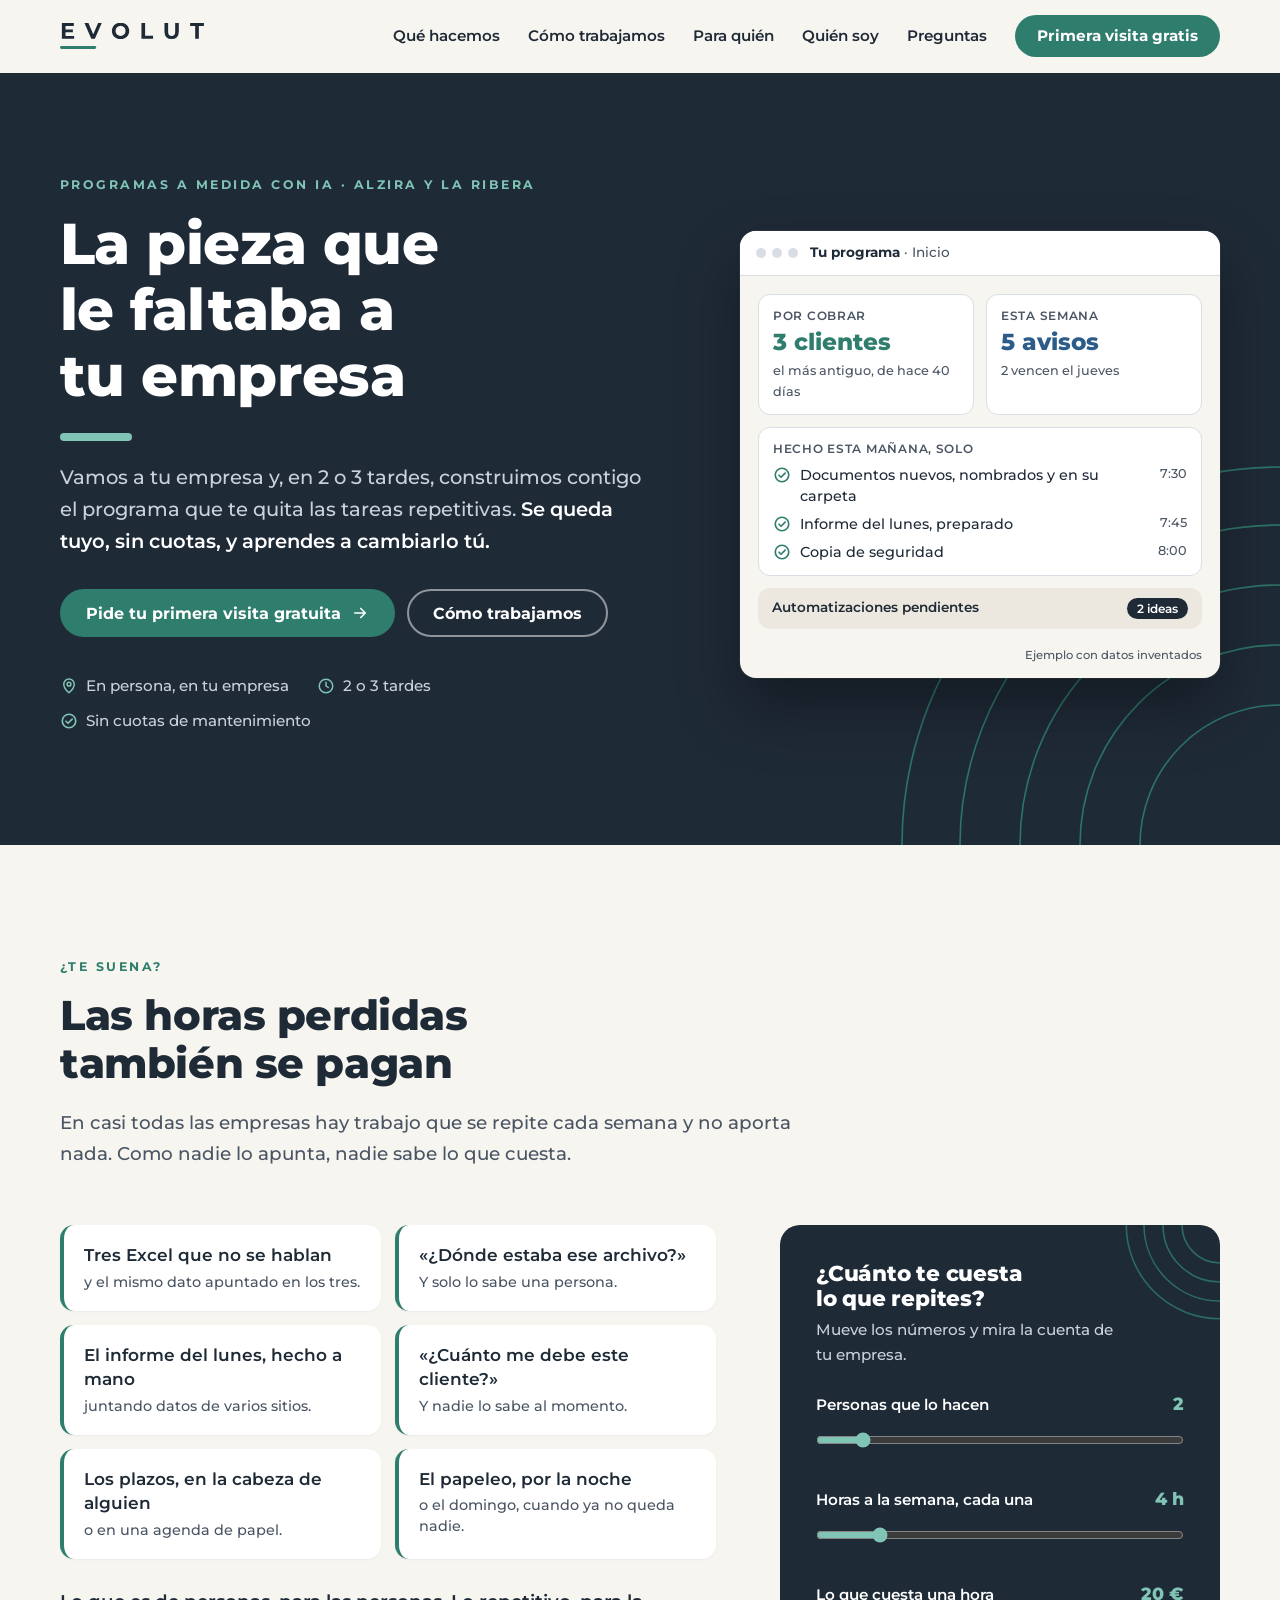
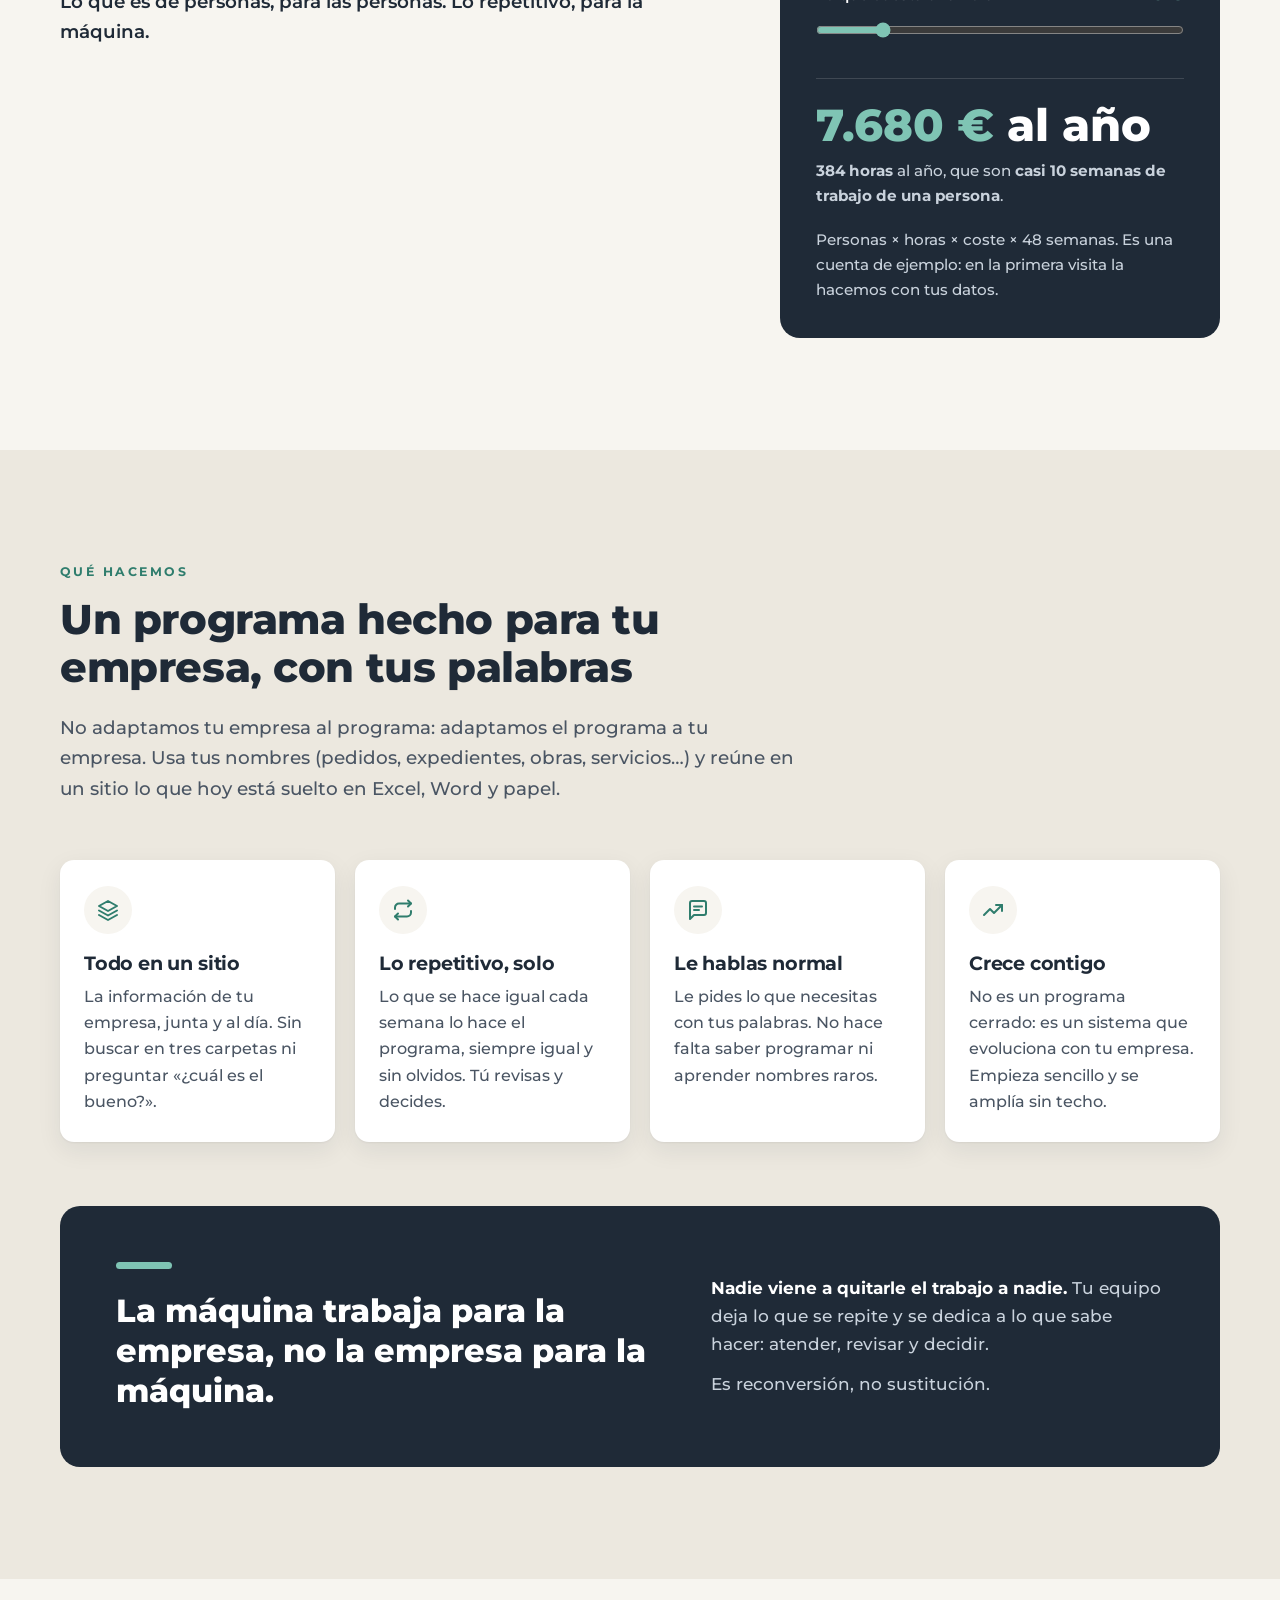
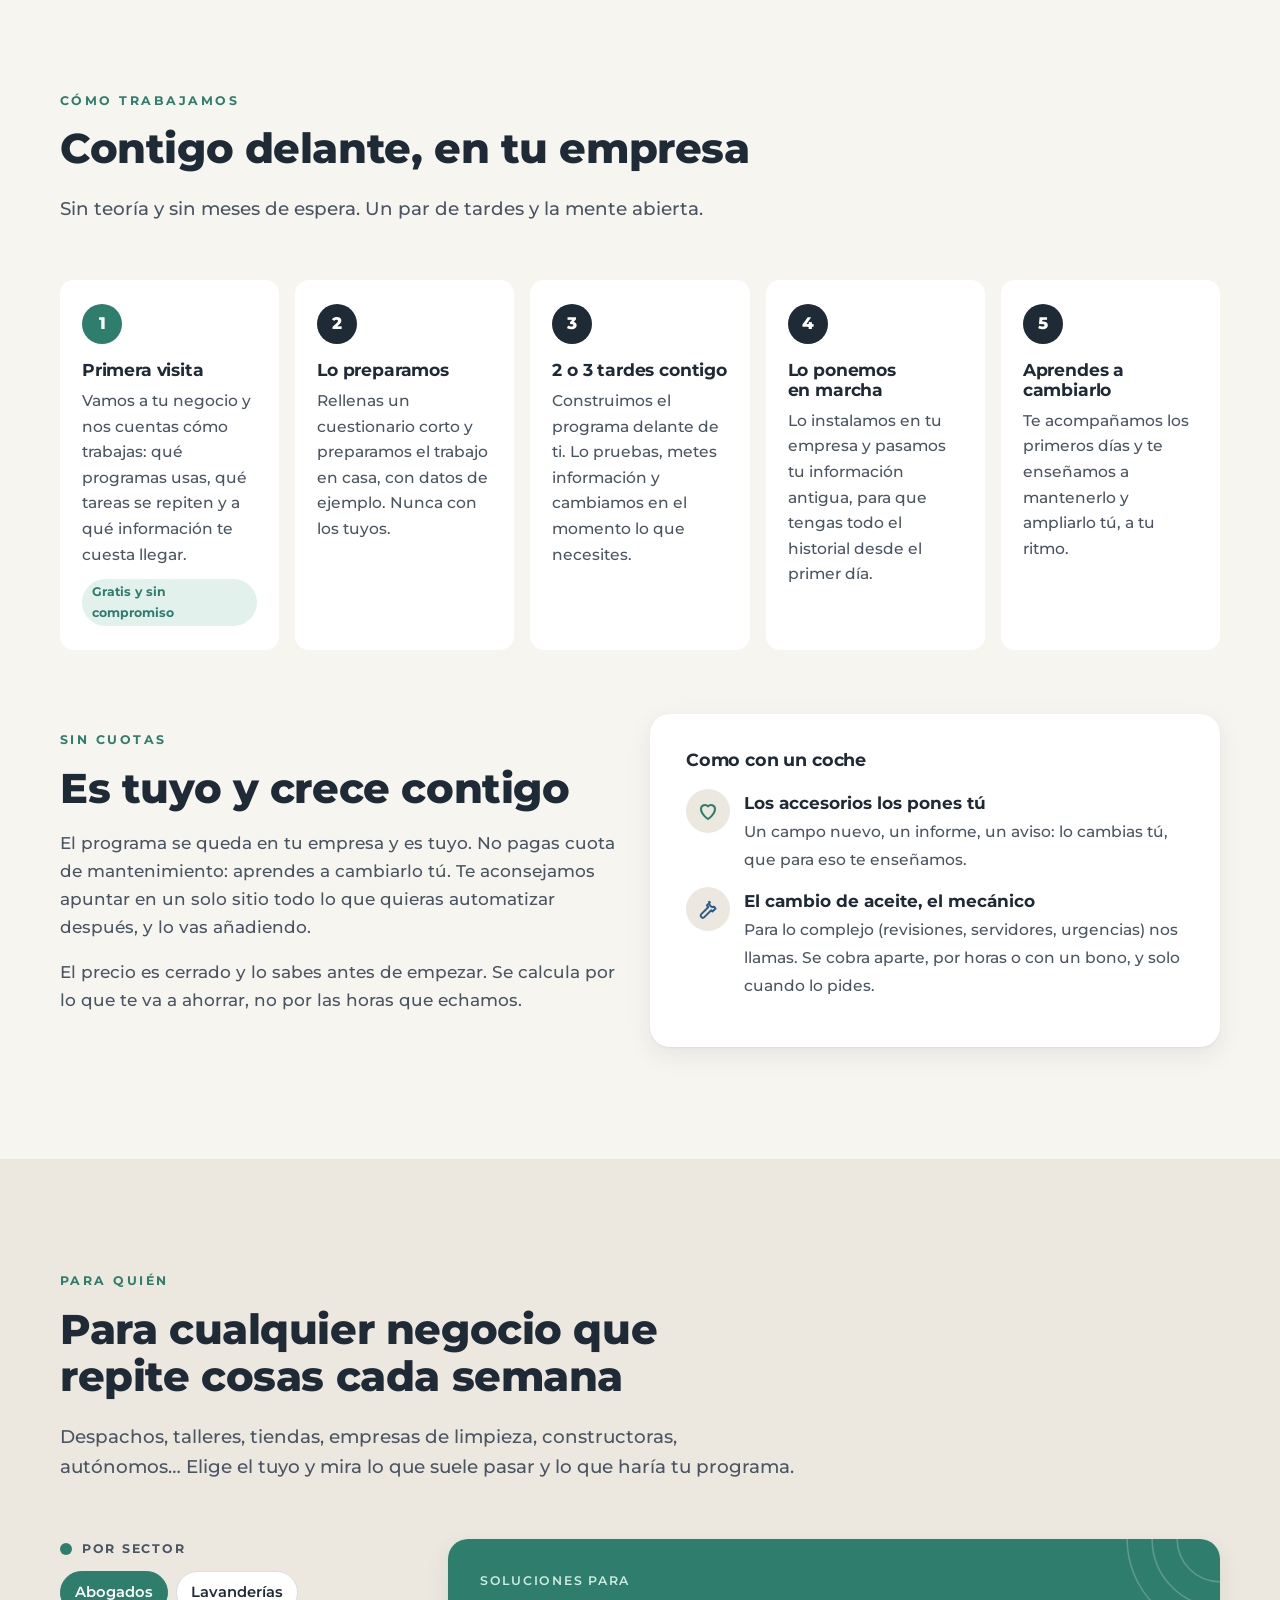
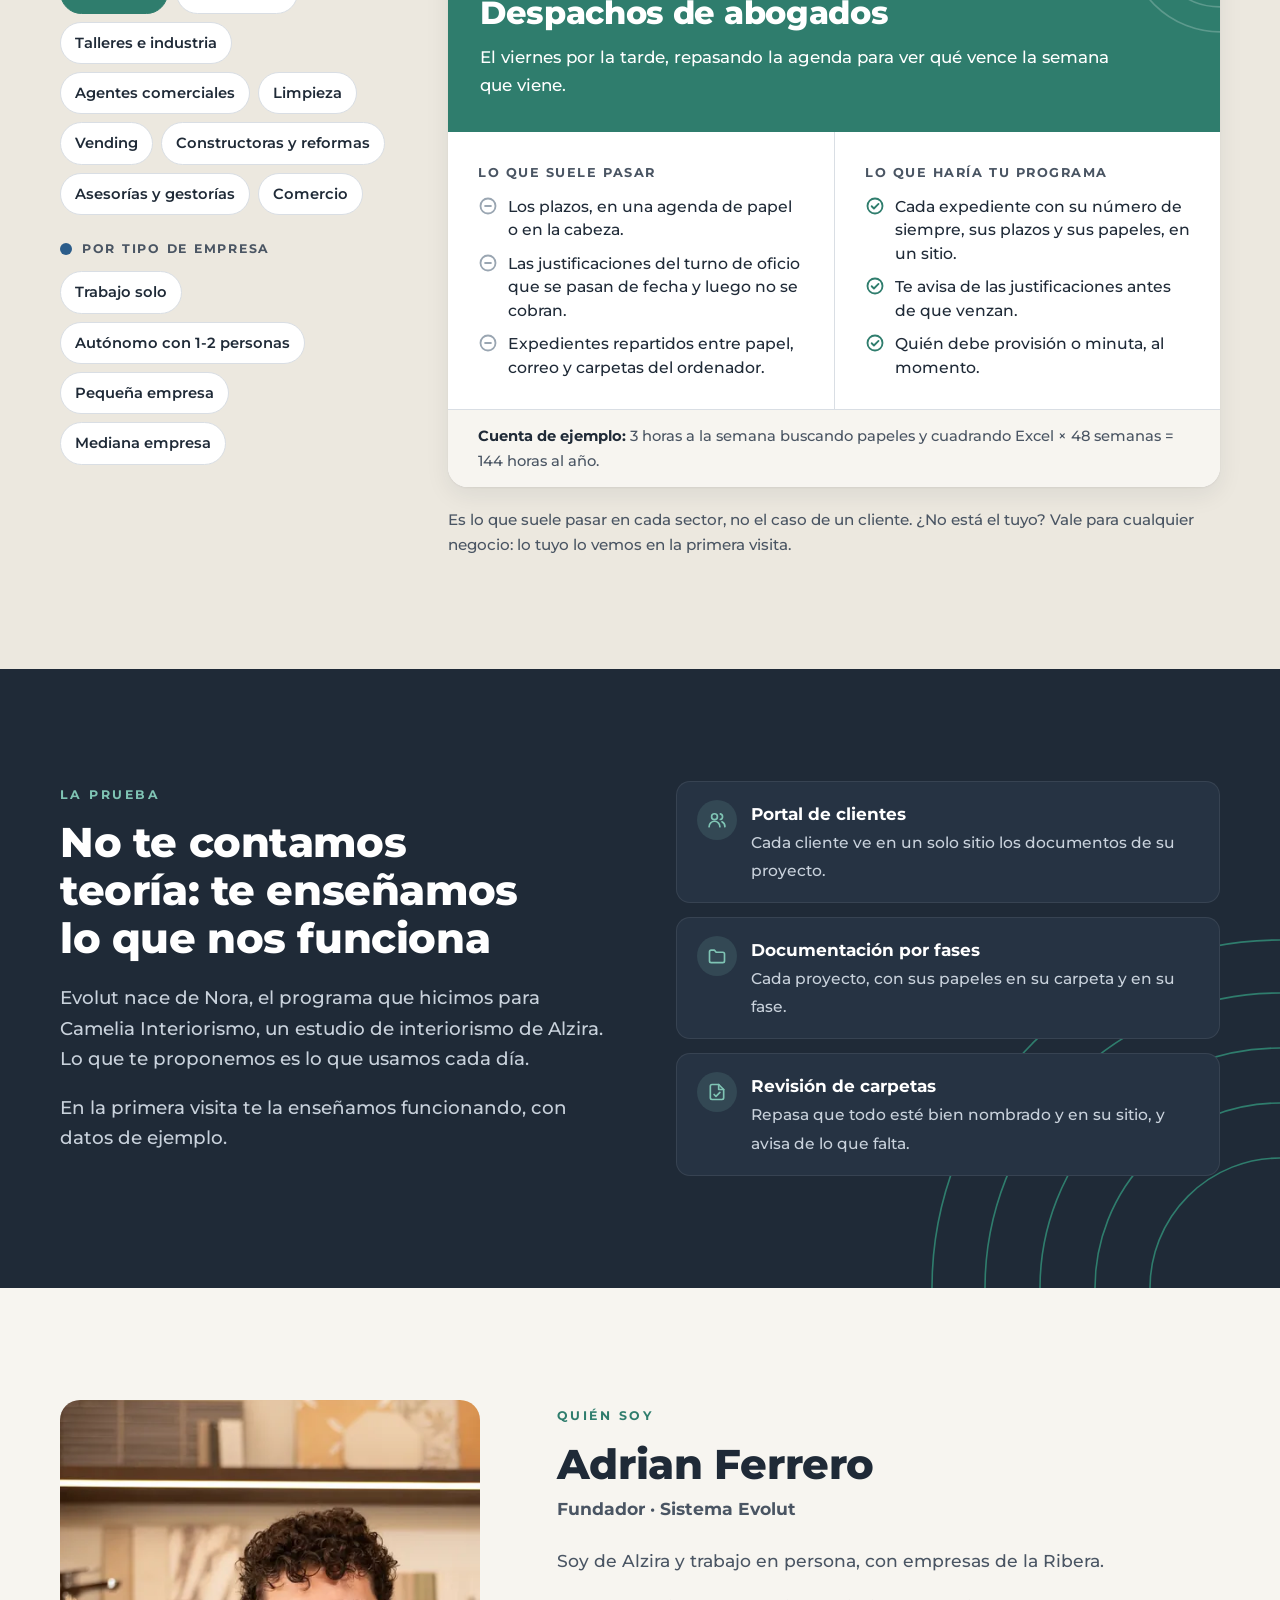
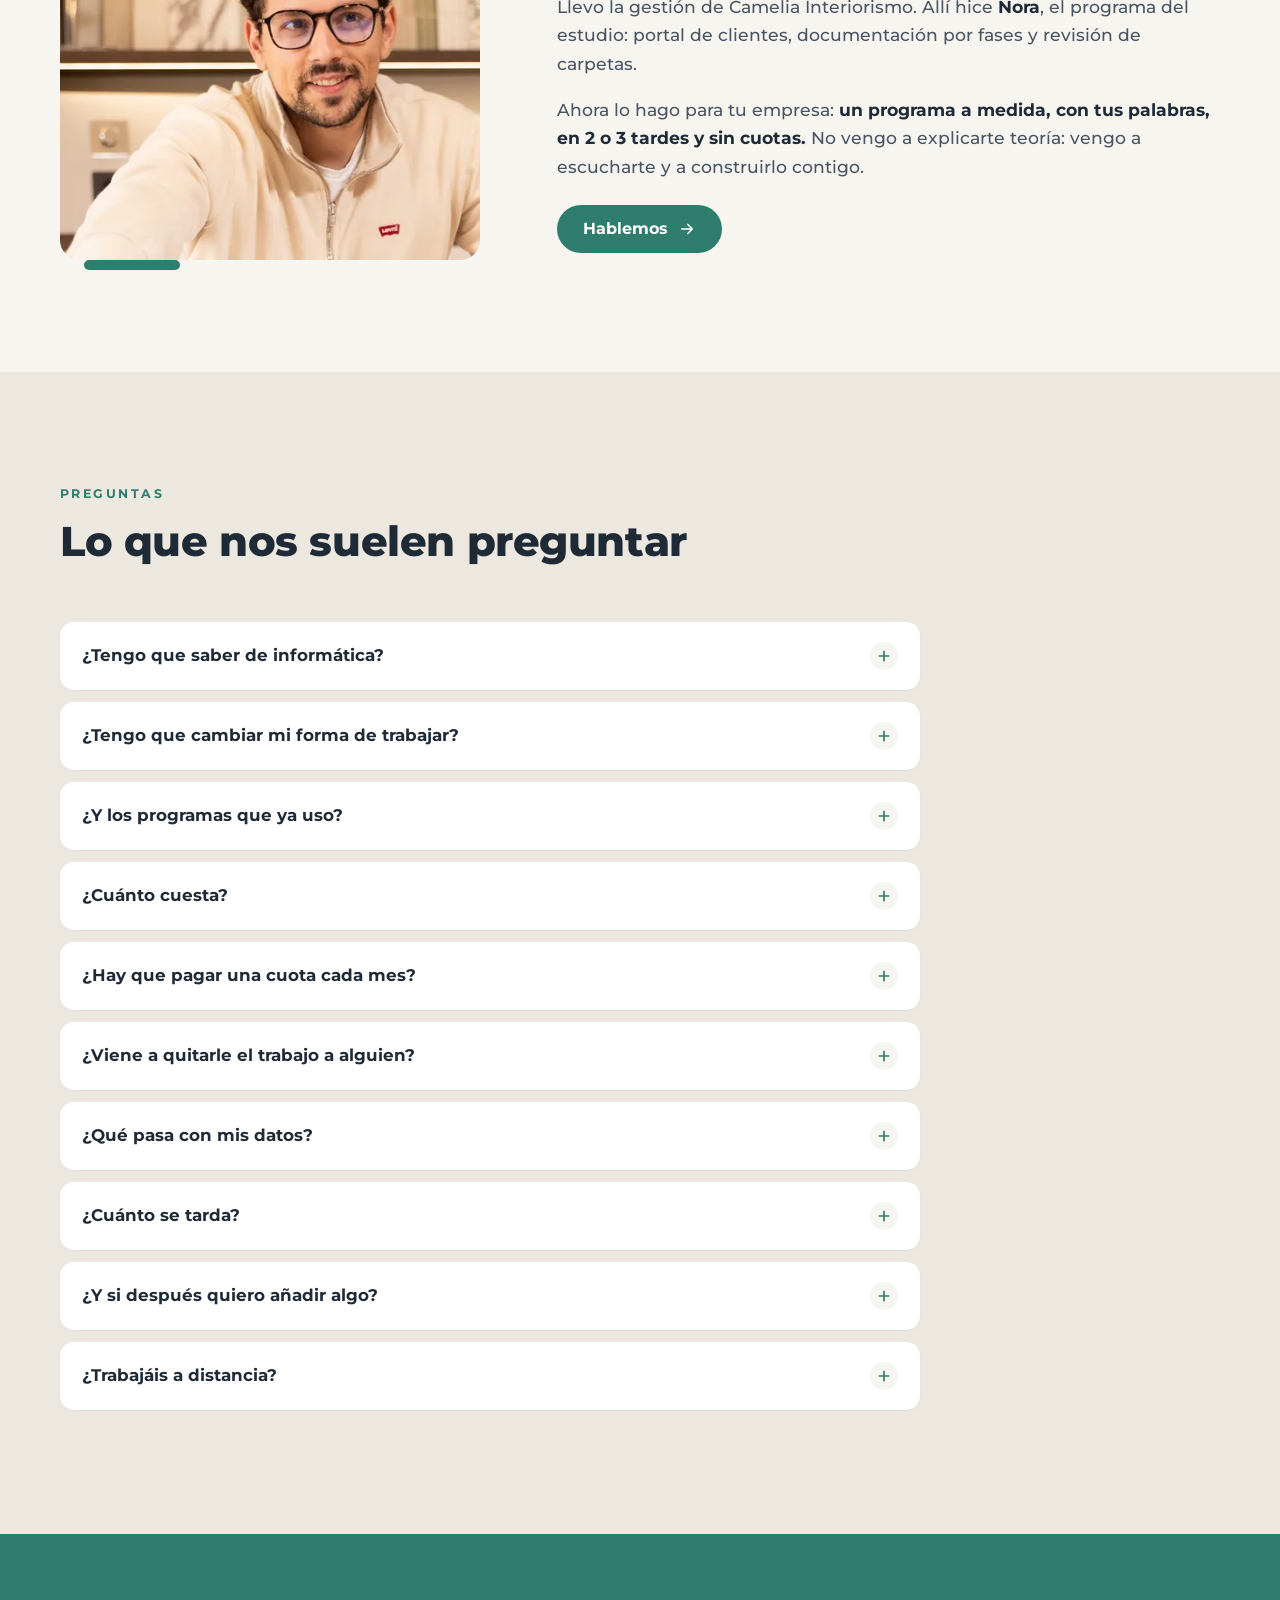
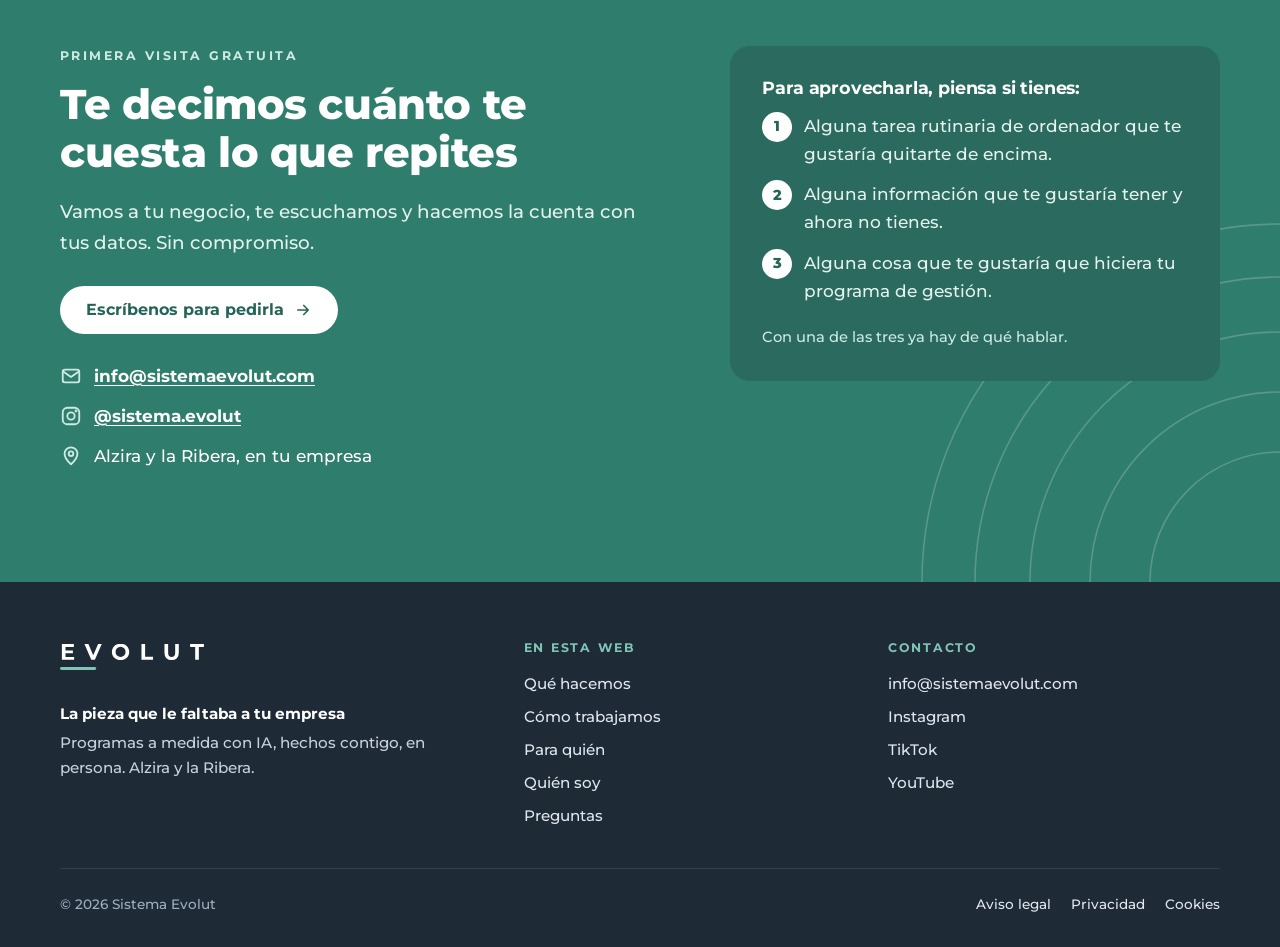
==== index.html @ e469177f "Web de Sistema Evolut (sistemaevolut.com) Primera versión: página principal, aviso legal, privacidad" ====
<!doctype html>
<html lang="es">
<head>
<meta charset="utf-8">
<meta name="viewport" content="width=device-width, initial-scale=1">
<title>Sistema Evolut · Programas a medida con IA en Alzira y la Ribera</title>
<meta name="description" content="Programas a medida con IA para empresas y autónomos de Alzira y la Ribera. Hechos contigo, en tu empresa, en 2 o 3 tardes. Sin cuotas. Primera visita gratuita.">
<link rel="canonical" href="https://sistemaevolut.com/">
<meta name="theme-color" content="#1F2A37">

<meta property="og:type" content="website">
<meta property="og:locale" content="es_ES">
<meta property="og:site_name" content="Sistema Evolut">
<meta property="og:url" content="https://sistemaevolut.com/">
<meta property="og:title" content="Sistema Evolut · La pieza que le faltaba a tu empresa">
<meta property="og:description" content="Programas a medida con IA, hechos contigo, en persona, en 2 o 3 tardes. Sin cuotas. Alzira y la Ribera.">
<meta property="og:image" content="https://sistemaevolut.com/img/compartir.png">
<meta property="og:image:width" content="1200">
<meta property="og:image:height" content="630">
<meta property="og:image:alt" content="EVOLUT · La pieza que le faltaba a tu empresa">
<meta name="twitter:card" content="summary_large_image">

<link rel="icon" href="/favicon.ico" sizes="any">
<link rel="icon" href="/img/favicon-32.png" type="image/png" sizes="32x32">
<link rel="apple-touch-icon" href="/apple-touch-icon.png">

<link rel="preload" href="/fuentes/montserrat-800.woff2" as="font" type="font/woff2" crossorigin>
<link rel="preload" href="/fuentes/montserrat-500.woff2" as="font" type="font/woff2" crossorigin>
<link rel="stylesheet" href="/css/estilos.css">

<script type="application/ld+json">
{
  "@context": "https://schema.org",
  "@type": "ProfessionalService",
  "name": "Sistema Evolut",
  "alternateName": "Evolut",
  "slogan": "La pieza que le faltaba a tu empresa",
  "description": "Programas a medida con IA para empresas y autónomos de Alzira y la Ribera. Se construyen con el cliente delante, en su empresa, en 2 o 3 tardes, y el cliente aprende a cambiarlos él mismo. Sin cuotas de mantenimiento. Primera visita gratuita.",
  "url": "https://sistemaevolut.com/",
  "email": "info@sistemaevolut.com",
  "logo": "https://sistemaevolut.com/img/icono-512.png",
  "image": "https://sistemaevolut.com/img/compartir.png",
  "founder": { "@type": "Person", "name": "Adrian Ferrero" },
  "areaServed": [
    { "@type": "City", "name": "Alzira" },
    { "@type": "City", "name": "Carcaixent" },
    { "@type": "City", "name": "Algemesí" },
    { "@type": "City", "name": "Alberic" },
    { "@type": "City", "name": "L'Alcúdia" },
    { "@type": "City", "name": "Guadassuar" },
    { "@type": "City", "name": "Carlet" },
    { "@type": "City", "name": "Benifaió" },
    { "@type": "City", "name": "Sueca" },
    { "@type": "City", "name": "Tavernes de la Valldigna" },
    { "@type": "City", "name": "Xàtiva" }
  ],
  "sameAs": [
    "https://www.instagram.com/sistema.evolut/",
    "https://www.tiktok.com/@sistema.evolut",
    "https://www.youtube.com/@sistema.evolut"
  ]
}
</script>
</head>
<body>
<a class="saltar" href="#contenido">Saltar al contenido</a>

<svg width="0" height="0" style="position:absolute" aria-hidden="true" focusable="false">
  <defs>
    <symbol id="i-check" viewBox="0 0 24 24"><g fill="none" stroke="currentColor" stroke-width="2.2" stroke-linecap="round" stroke-linejoin="round"><circle cx="12" cy="12" r="9"/><path d="M8 12.3l2.7 2.7L16.2 9.5"/></g></symbol>
    <symbol id="i-punto" viewBox="0 0 24 24"><g fill="none" stroke="currentColor" stroke-width="2.2" stroke-linecap="round"><circle cx="12" cy="12" r="9"/><path d="M8.5 12h7"/></g></symbol>
    <symbol id="i-flecha" viewBox="0 0 24 24"><g fill="none" stroke="currentColor" stroke-width="2.2" stroke-linecap="round" stroke-linejoin="round"><path d="M5 12h14M13 6l6 6-6 6"/></g></symbol>
    <symbol id="i-sitio" viewBox="0 0 24 24"><g fill="none" stroke="currentColor" stroke-width="2" stroke-linecap="round" stroke-linejoin="round"><path d="M12 21s7-6.1 7-11.5A7 7 0 0 0 5 9.5C5 14.9 12 21 12 21z"/><circle cx="12" cy="9.5" r="2.5"/></g></symbol>
    <symbol id="i-reloj" viewBox="0 0 24 24"><g fill="none" stroke="currentColor" stroke-width="2" stroke-linecap="round" stroke-linejoin="round"><circle cx="12" cy="12" r="9"/><path d="M12 7v5l3 2"/></g></symbol>
    <symbol id="i-correo" viewBox="0 0 24 24"><g fill="none" stroke="currentColor" stroke-width="2" stroke-linecap="round" stroke-linejoin="round"><rect x="3" y="5" width="18" height="14" rx="2.5"/><path d="M3.5 7l8.5 6 8.5-6"/></g></symbol>
    <symbol id="i-capas" viewBox="0 0 24 24"><g fill="none" stroke="currentColor" stroke-width="2" stroke-linecap="round" stroke-linejoin="round"><path d="M12 3l9 5-9 5-9-5 9-5z"/><path d="M3 12.5l9 5 9-5"/><path d="M3 17l9 5 9-5"/></g></symbol>
    <symbol id="i-repetir" viewBox="0 0 24 24"><g fill="none" stroke="currentColor" stroke-width="2" stroke-linecap="round" stroke-linejoin="round"><path d="M17 2.5l3 3-3 3"/><path d="M4 11V9.5a4 4 0 0 1 4-4h12"/><path d="M7 21.5l-3-3 3-3"/><path d="M20 13v1.5a4 4 0 0 1-4 4H4"/></g></symbol>
    <symbol id="i-hablar" viewBox="0 0 24 24"><g fill="none" stroke="currentColor" stroke-width="2" stroke-linecap="round" stroke-linejoin="round"><path d="M20 15a2 2 0 0 1-2 2H8l-4 4V5a2 2 0 0 1 2-2h12a2 2 0 0 1 2 2z"/><path d="M8 8.5h8M8 12h5"/></g></symbol>
    <symbol id="i-crecer" viewBox="0 0 24 24"><g fill="none" stroke="currentColor" stroke-width="2" stroke-linecap="round" stroke-linejoin="round"><path d="M3 17l6-6 4 4 8-8"/><path d="M15 7h6v6"/></g></symbol>
    <symbol id="i-llave" viewBox="0 0 24 24"><g fill="none" stroke="currentColor" stroke-width="2" stroke-linecap="round" stroke-linejoin="round"><path d="M14.7 6.3a4 4 0 0 0 5 5L21 13l-3 3-1.3-1.3-6.9 6.9a2.1 2.1 0 0 1-3-3l6.9-6.9L12.4 10l3-3z" transform="translate(-1.5 -1.5)"/></g></symbol>
    <symbol id="i-mano" viewBox="0 0 24 24"><g fill="none" stroke="currentColor" stroke-width="2" stroke-linecap="round" stroke-linejoin="round"><path d="M12 20s-7-4.4-7-10a4 4 0 0 1 7-2.6A4 4 0 0 1 19 10c0 5.6-7 10-7 10z"/></g></symbol>
    <symbol id="i-carpeta" viewBox="0 0 24 24"><g fill="none" stroke="currentColor" stroke-width="2" stroke-linecap="round" stroke-linejoin="round"><path d="M3 7a2 2 0 0 1 2-2h4l2 2.5h8a2 2 0 0 1 2 2V18a2 2 0 0 1-2 2H5a2 2 0 0 1-2-2z"/></g></symbol>
    <symbol id="i-personas" viewBox="0 0 24 24"><g fill="none" stroke="currentColor" stroke-width="2" stroke-linecap="round" stroke-linejoin="round"><circle cx="9" cy="8" r="3.5"/><path d="M2.5 20a6.5 6.5 0 0 1 13 0"/><path d="M16 4.6a3.5 3.5 0 0 1 0 6.8M18 14a6.5 6.5 0 0 1 3.5 6"/></g></symbol>
    <symbol id="i-revisar" viewBox="0 0 24 24"><g fill="none" stroke="currentColor" stroke-width="2" stroke-linecap="round" stroke-linejoin="round"><path d="M14 3H6a2 2 0 0 0-2 2v14a2 2 0 0 0 2 2h12a2 2 0 0 0 2-2V9z"/><path d="M14 3v6h6"/><path d="M8.5 15l2.3 2.3L15.5 12.5"/></g></symbol>
    <symbol id="i-instagram" viewBox="0 0 24 24"><g fill="none" stroke="currentColor" stroke-width="2"><rect x="3" y="3" width="18" height="18" rx="5"/><circle cx="12" cy="12" r="4"/><circle cx="17.5" cy="6.5" r=".6" fill="currentColor"/></g></symbol>
    <symbol id="i-volver" viewBox="0 0 24 24"><g fill="none" stroke="currentColor" stroke-width="2.2" stroke-linecap="round" stroke-linejoin="round"><path d="M19 12H5M11 6l-6 6 6 6"/></g></symbol>
  </defs>
</svg>

<header class="cabecera" id="cabecera">
  <div class="contenedor cabecera-dentro">
    <a class="logo" href="/" aria-label="Sistema Evolut, inicio"><img src="/img/logo-claro.svg" alt="Sistema Evolut" width="144" height="26"></a>
    <button class="boton-menu" type="button" aria-expanded="false" aria-controls="menu" aria-label="Abrir el menú">
      <svg class="icono-abrir" viewBox="0 0 24 24" fill="none" stroke="currentColor" stroke-width="2.2" stroke-linecap="round" aria-hidden="true"><path d="M4 7h16M4 12h16M4 17h16"/></svg>
      <svg class="icono-cerrar" viewBox="0 0 24 24" fill="none" stroke="currentColor" stroke-width="2.2" stroke-linecap="round" aria-hidden="true"><path d="M6 6l12 12M18 6L6 18"/></svg>
    </button>
    <nav class="menu" id="menu" aria-label="Principal">
      <a href="#que-hacemos">Qué hacemos</a>
      <a href="#como-trabajamos">Cómo trabajamos</a>
      <a href="#para-quien">Para quién</a>
      <a href="#quien-soy">Quién soy</a>
      <a href="#preguntas">Preguntas</a>
      <a class="boton boton-principal" href="#contacto">Primera visita gratis</a>
    </nav>
  </div>
</header>

<main id="contenido">

  <!-- Portada -->
  <section class="portada fondo-oscuro" aria-labelledby="titulo-portada">
    <svg class="anillos" viewBox="0 0 760 760" aria-hidden="true"><circle cx="380" cy="380" r="140"/><circle cx="380" cy="380" r="200"/><circle cx="380" cy="380" r="260"/><circle cx="380" cy="380" r="320"/><circle cx="380" cy="380" r="378"/></svg>
    <div class="contenedor portada-rejilla">
      <div>
        <span class="antetitulo">Programas a medida con IA · Alzira y la Ribera</span>
        <h1 id="titulo-portada">La pieza que le faltaba a tu empresa<span class="barra-titulo" aria-hidden="true"></span></h1>
        <p class="entrada">Vamos a tu empresa y, en 2 o 3 tardes, construimos contigo el programa que te quita las tareas repetitivas. <strong>Se queda tuyo, sin cuotas, y aprendes a cambiarlo tú.</strong></p>
        <div class="acciones">
          <a class="boton boton-principal" href="#contacto">Pide tu primera visita gratuita <svg aria-hidden="true"><use href="#i-flecha"/></svg></a>
          <a class="boton boton-secundario" href="#como-trabajamos">Cómo trabajamos</a>
        </div>
        <ul class="portada-datos">
          <li><svg aria-hidden="true"><use href="#i-sitio"/></svg>En persona, en tu empresa</li>
          <li><svg aria-hidden="true"><use href="#i-reloj"/></svg>2 o 3 tardes</li>
          <li><svg aria-hidden="true"><use href="#i-check"/></svg>Sin cuotas de mantenimiento</li>
        </ul>
      </div>

      <figure class="pantalla" aria-label="Ejemplo de la pantalla de inicio de un programa a medida, con datos inventados">
        <div class="pantalla-barra" aria-hidden="true">
          <div class="pantalla-puntos"><i></i><i></i><i></i></div>
          <div class="pantalla-titulo">Tu programa <span>· Inicio</span></div>
        </div>
        <div class="pantalla-cuerpo">
          <div class="pantalla-cifras">
            <div class="cifra verde"><small>Por cobrar</small><b>3 clientes</b><em>el más antiguo, de hace 40 días</em></div>
            <div class="cifra azul"><small>Esta semana</small><b>5 avisos</b><em>2 vencen el jueves</em></div>
          </div>
          <div class="pantalla-lista">
            <h4>Hecho esta mañana, solo</h4>
            <ul>
              <li><svg aria-hidden="true"><use href="#i-check"/></svg><span>Documentos nuevos, nombrados y en su carpeta</span><time>7:30</time></li>
              <li><svg aria-hidden="true"><use href="#i-check"/></svg><span>Informe del lunes, preparado</span><time>7:45</time></li>
              <li><svg aria-hidden="true"><use href="#i-check"/></svg><span>Copia de seguridad</span><time>8:00</time></li>
            </ul>
          </div>
          <div class="pantalla-ideas"><span>Automatizaciones pendientes</span><span>2 ideas</span></div>
        </div>
        <figcaption class="pantalla-nota">Ejemplo con datos inventados</figcaption>
      </figure>
    </div>
  </section>

  <!-- El problema -->
  <section class="seccion fondo-crema" aria-labelledby="titulo-problema">
    <div class="contenedor">
      <div class="seccion-cabecera">
        <span class="antetitulo">¿Te suena?</span>
        <h2 id="titulo-problema">Las horas perdidas también se pagan</h2>
        <p class="entrada">En casi todas las empresas hay trabajo que se repite cada semana y no aporta nada. Como nadie lo apunta, nadie sabe lo que cuesta.</p>
      </div>
      <div class="problema-rejilla">
        <div>
          <ul class="suena">
            <li>Tres Excel que no se hablan<small>y el mismo dato apuntado en los tres.</small></li>
            <li>«¿Dónde estaba ese archivo?»<small>Y solo lo sabe una persona.</small></li>
            <li>El informe del lunes, hecho a mano<small>juntando datos de varios sitios.</small></li>
            <li>«¿Cuánto me debe este cliente?»<small>Y nadie lo sabe al momento.</small></li>
            <li>Los plazos, en la cabeza de alguien<small>o en una agenda de papel.</small></li>
            <li>El papeleo, por la noche<small>o el domingo, cuando ya no queda nadie.</small></li>
          </ul>
          <p class="problema-cierre">Lo que es de personas, para las personas. Lo repetitivo, para la máquina.</p>
        </div>

        <div class="cuenta" id="cuenta">
          <svg class="anillos" viewBox="0 0 300 300" aria-hidden="true"><circle cx="150" cy="150" r="60"/><circle cx="150" cy="150" r="90"/><circle cx="150" cy="150" r="120"/><circle cx="150" cy="150" r="148"/></svg>
          <h3>¿Cuánto te cuesta lo que repites?</h3>
          <p>Mueve los números y mira la cuenta de tu empresa.</p>
          <div class="campo">
            <label for="c-personas">Personas que lo hacen <output id="o-personas" for="c-personas">2</output></label>
            <input id="c-personas" type="range" min="1" max="10" step="1" value="2">
          </div>
          <div class="campo">
            <label for="c-horas">Horas a la semana, cada una <output id="o-horas" for="c-horas">4 h</output></label>
            <input id="c-horas" type="range" min="1" max="20" step="1" value="4">
          </div>
          <div class="campo">
            <label for="c-coste">Lo que cuesta una hora <output id="o-coste" for="c-coste">20 €</output></label>
            <input id="c-coste" type="range" min="12" max="60" step="1" value="20">
          </div>
          <div class="cuenta-resultado" aria-live="polite">
            <span class="grande"><span id="r-euros">7.680 €</span> al año</span>
            <p><strong id="r-horas">384 horas</strong> al año, que son <strong id="r-semanas">casi 10 semanas de trabajo de una persona</strong>.</p>
          </div>
          <p class="cuenta-nota">Personas × horas × coste × 48 semanas. Es una cuenta de ejemplo: en la primera visita la hacemos con tus datos.</p>
        </div>
      </div>
    </div>
  </section>

  <!-- Qué hacemos -->
  <section class="seccion fondo-arena" id="que-hacemos" aria-labelledby="titulo-que">
    <div class="contenedor">
      <div class="seccion-cabecera">
        <span class="antetitulo">Qué hacemos</span>
        <h2 id="titulo-que">Un programa hecho para tu empresa, con tus palabras</h2>
        <p class="entrada">No adaptamos tu empresa al programa: adaptamos el programa a tu empresa. Usa tus nombres (pedidos, expedientes, obras, servicios…) y reúne en un sitio lo que hoy está suelto en Excel, Word y papel.</p>
      </div>
      <div class="cuatro">
        <article class="tarjeta">
          <div class="icono-circulo"><svg aria-hidden="true"><use href="#i-capas"/></svg></div>
          <h3>Todo en un sitio</h3>
          <p>La información de tu empresa, junta y al día. Sin buscar en tres carpetas ni preguntar «¿cuál es el bueno?».</p>
        </article>
        <article class="tarjeta">
          <div class="icono-circulo"><svg aria-hidden="true"><use href="#i-repetir"/></svg></div>
          <h3>Lo repetitivo, solo</h3>
          <p>Lo que se hace igual cada semana lo hace el programa, siempre igual y sin olvidos. Tú revisas y decides.</p>
        </article>
        <article class="tarjeta">
          <div class="icono-circulo"><svg aria-hidden="true"><use href="#i-hablar"/></svg></div>
          <h3>Le hablas normal</h3>
          <p>Le pides lo que necesitas con tus palabras. No hace falta saber programar ni aprender nombres raros.</p>
        </article>
        <article class="tarjeta">
          <div class="icono-circulo"><svg aria-hidden="true"><use href="#i-crecer"/></svg></div>
          <h3>Crece contigo</h3>
          <p>No es un programa cerrado: es un sistema que evoluciona con tu empresa. Empieza sencillo y se amplía sin techo.</p>
        </article>
      </div>

      <div class="principio fondo-oscuro">
        <div class="principio-rejilla">
          <blockquote>La máquina trabaja para la empresa, no la empresa para la máquina.</blockquote>
          <div>
            <p><strong>Nadie viene a quitarle el trabajo a nadie.</strong> Tu equipo deja lo que se repite y se dedica a lo que sabe hacer: atender, revisar y decidir.</p>
            <p>Es reconversión, no sustitución.</p>
          </div>
        </div>
      </div>
    </div>
  </section>

  <!-- Cómo trabajamos -->
  <section class="seccion fondo-crema" id="como-trabajamos" aria-labelledby="titulo-como">
    <div class="contenedor">
      <div class="seccion-cabecera">
        <span class="antetitulo">Cómo trabajamos</span>
        <h2 id="titulo-como">Contigo delante, en tu empresa</h2>
        <p class="entrada">Sin teoría y sin meses de espera. Un par de tardes y la mente abierta.</p>
      </div>
      <ol class="pasos">
        <li class="paso">
          <h3>Primera visita</h3>
          <p>Vamos a tu negocio y nos cuentas cómo trabajas: qué programas usas, qué tareas se repiten y a qué información te cuesta llegar.</p>
          <span class="etiqueta">Gratis y sin compromiso</span>
        </li>
        <li class="paso">
          <h3>Lo preparamos</h3>
          <p>Rellenas un cuestionario corto y preparamos el trabajo en casa, con datos de ejemplo. Nunca con los tuyos.</p>
        </li>
        <li class="paso">
          <h3>2 o 3 tardes contigo</h3>
          <p>Construimos el programa delante de ti. Lo pruebas, metes información y cambiamos en el momento lo que necesites.</p>
        </li>
        <li class="paso">
          <h3>Lo ponemos en marcha</h3>
          <p>Lo instalamos en tu empresa y pasamos tu información antigua, para que tengas todo el historial desde el primer día.</p>
        </li>
        <li class="paso">
          <h3>Aprendes a cambiarlo</h3>
          <p>Te acompañamos los primeros días y te enseñamos a mantenerlo y ampliarlo tú, a tu ritmo.</p>
        </li>
      </ol>

      <div class="tuyo">
        <div class="tuyo-texto">
          <span class="antetitulo">Sin cuotas</span>
          <h2>Es tuyo y crece contigo</h2>
          <p>El programa se queda en tu empresa y es tuyo. No pagas cuota de mantenimiento: aprendes a cambiarlo tú. Te aconsejamos apuntar en un solo sitio todo lo que quieras automatizar después, y lo vas añadiendo.</p>
          <p>El precio es cerrado y lo sabes antes de empezar. Se calcula por lo que te va a ahorrar, no por las horas que echamos.</p>
        </div>
        <div class="coche">
          <h3>Como con un coche</h3>
          <div class="coche-filas">
            <div class="coche-fila">
              <div class="icono-circulo"><svg aria-hidden="true"><use href="#i-mano"/></svg></div>
              <div><b>Los accesorios los pones tú</b><span>Un campo nuevo, un informe, un aviso: lo cambias tú, que para eso te enseñamos.</span></div>
            </div>
            <div class="coche-fila azul">
              <div class="icono-circulo"><svg aria-hidden="true"><use href="#i-llave"/></svg></div>
              <div><b>El cambio de aceite, el mecánico</b><span>Para lo complejo (revisiones, servidores, urgencias) nos llamas. Se cobra aparte, por horas o con un bono, y solo cuando lo pides.</span></div>
            </div>
          </div>
        </div>
      </div>
    </div>
  </section>

  <!-- Para quién -->
  <section class="seccion fondo-arena" id="para-quien" aria-labelledby="titulo-quien-es">
    <div class="contenedor">
      <div class="seccion-cabecera">
        <span class="antetitulo">Para quién</span>
        <h2 id="titulo-quien-es">Para cualquier negocio que repite cosas cada semana</h2>
        <p class="entrada">Despachos, talleres, tiendas, empresas de limpieza, constructoras, autónomos… Elige el tuyo y mira lo que suele pasar y lo que haría tu programa.</p>
      </div>

      <div class="series">
        <div>
          <p class="serie-titulo">Por sector</p>
          <div class="selector verde" data-selector>
            <button type="button" aria-pressed="true" aria-controls="f-abogados">Abogados</button>
            <button type="button" aria-pressed="false" aria-controls="f-lavanderias">Lavanderías</button>
            <button type="button" aria-pressed="false" aria-controls="f-industria">Talleres e industria</button>
            <button type="button" aria-pressed="false" aria-controls="f-agentes">Agentes comerciales</button>
            <button type="button" aria-pressed="false" aria-controls="f-limpieza">Limpieza</button>
            <button type="button" aria-pressed="false" aria-controls="f-vending">Vending</button>
            <button type="button" aria-pressed="false" aria-controls="f-reformas">Constructoras y reformas</button>
            <button type="button" aria-pressed="false" aria-controls="f-asesorias">Asesorías y gestorías</button>
            <button type="button" aria-pressed="false" aria-controls="f-comercio">Comercio</button>
          </div>
          <p class="serie-titulo azul">Por tipo de empresa</p>
          <div class="selector azul" data-selector>
            <button type="button" aria-pressed="false" aria-controls="f-autonomo">Trabajo solo</button>
            <button type="button" aria-pressed="false" aria-controls="f-autonomo-equipo">Autónomo con 1-2 personas</button>
            <button type="button" aria-pressed="false" aria-controls="f-pequena">Pequeña empresa</button>
            <button type="button" aria-pressed="false" aria-controls="f-mediana">Mediana empresa</button>
          </div>
        </div>

        <div class="fichas" id="fichas">

          <article class="ficha" id="f-abogados">
            <div class="ficha-cabeza"><svg class="anillos" viewBox="0 0 280 280" aria-hidden="true"><circle cx="140" cy="140" r="60"/><circle cx="140" cy="140" r="95"/><circle cx="140" cy="140" r="130"/></svg>
              <small>Soluciones para</small><h3>Despachos de abogados</h3>
              <p>El viernes por la tarde, repasando la agenda para ver qué vence la semana que viene.</p></div>
            <div class="ficha-cuerpo">
              <div class="ficha-col problemas"><h4>Lo que suele pasar</h4><ul>
                <li><svg aria-hidden="true"><use href="#i-punto"/></svg>Los plazos, en una agenda de papel o en la cabeza.</li>
                <li><svg aria-hidden="true"><use href="#i-punto"/></svg>Las justificaciones del turno de oficio que se pasan de fecha y luego no se cobran.</li>
                <li><svg aria-hidden="true"><use href="#i-punto"/></svg>Expedientes repartidos entre papel, correo y carpetas del ordenador.</li></ul></div>
              <div class="ficha-col solucion"><h4>Lo que haría tu programa</h4><ul>
                <li><svg aria-hidden="true"><use href="#i-check"/></svg>Cada expediente con su número de siempre, sus plazos y sus papeles, en un sitio.</li>
                <li><svg aria-hidden="true"><use href="#i-check"/></svg>Te avisa de las justificaciones antes de que venzan.</li>
                <li><svg aria-hidden="true"><use href="#i-check"/></svg>Quién debe provisión o minuta, al momento.</li></ul></div>
            </div>
            <p class="ficha-cuenta"><b>Cuenta de ejemplo:</b> 3 horas a la semana buscando papeles y cuadrando Excel × 48 semanas = 144 horas al año.</p>
          </article>

          <article class="ficha" id="f-lavanderias">
            <div class="ficha-cabeza"><svg class="anillos" viewBox="0 0 280 280" aria-hidden="true"><circle cx="140" cy="140" r="60"/><circle cx="140" cy="140" r="95"/><circle cx="140" cy="140" r="130"/></svg>
              <small>Soluciones para</small><h3>Lavanderías</h3>
              <p>El día 30, todos los albaranes del mes encima de la mesa para facturar a los hoteles.</p></div>
            <div class="ficha-cuerpo">
              <div class="ficha-col problemas"><h4>Lo que suele pasar</h4><ul>
                <li><svg aria-hidden="true"><use href="#i-punto"/></svg>Recogidas y entregas apuntadas en una libreta o en el WhatsApp.</li>
                <li><svg aria-hidden="true"><use href="#i-punto"/></svg>Las facturas de fin de mes a las empresas, contando albaranes uno a uno.</li>
                <li><svg aria-hidden="true"><use href="#i-punto"/></svg>Prendas o lotes que se confunden, sin un papel que lo diga.</li></ul></div>
              <div class="ficha-col solucion"><h4>Lo que haría tu programa</h4><ul>
                <li><svg aria-hidden="true"><use href="#i-check"/></svg>Cada recogida se apunta una vez desde el móvil y el albarán sale solo.</li>
                <li><svg aria-hidden="true"><use href="#i-check"/></svg>La factura de fin de mes se hace sola con lo entregado.</li>
                <li><svg aria-hidden="true"><use href="#i-check"/></svg>Lo que falta por entregar, a la vista.</li></ul></div>
            </div>
            <p class="ficha-cuenta"><b>Cuenta de ejemplo:</b> 6 horas cada fin de mes facturando a mano × 12 meses = 72 horas al año.</p>
          </article>

          <article class="ficha" id="f-industria">
            <div class="ficha-cabeza"><svg class="anillos" viewBox="0 0 280 280" aria-hidden="true"><circle cx="140" cy="140" r="60"/><circle cx="140" cy="140" r="95"/><circle cx="140" cy="140" r="130"/></svg>
              <small>Soluciones para</small><h3>Talleres e industria</h3>
              <p>El cliente llama para saber cómo va lo suyo y alguien tiene que bajar al taller a preguntar.</p></div>
            <div class="ficha-cuerpo">
              <div class="ficha-col problemas"><h4>Lo que suele pasar</h4><ul>
                <li><svg aria-hidden="true"><use href="#i-punto"/></svg>Presupuestos que se hacen copiando el último Excel y cambiando números.</li>
                <li><svg aria-hidden="true"><use href="#i-punto"/></svg>Órdenes de trabajo en papel: nadie sabe al momento cómo va un pedido.</li>
                <li><svg aria-hidden="true"><use href="#i-punto"/></svg>Las horas reales de cada trabajo no se saben hasta el final.</li></ul></div>
              <div class="ficha-col solucion"><h4>Lo que haría tu programa</h4><ul>
                <li><svg aria-hidden="true"><use href="#i-check"/></svg>El pedido y su orden de trabajo, en un sitio.</li>
                <li><svg aria-hidden="true"><use href="#i-check"/></svg>Cada operario apunta sus horas desde una tablet o el móvil.</li>
                <li><svg aria-hidden="true"><use href="#i-check"/></svg>Al acabar, lo que ha costado de verdad frente a lo presupuestado.</li></ul></div>
            </div>
            <p class="ficha-cuenta"><b>Cuenta de ejemplo:</b> 2 personas × 4 horas a la semana preguntando y pasando partes × 48 semanas = 384 horas al año.</p>
          </article>

          <article class="ficha" id="f-agentes">
            <div class="ficha-cabeza"><svg class="anillos" viewBox="0 0 280 280" aria-hidden="true"><circle cx="140" cy="140" r="60"/><circle cx="140" cy="140" r="95"/><circle cx="140" cy="140" r="130"/></svg>
              <small>Soluciones para</small><h3>Agentes comerciales y de marcas</h3>
              <p>El domingo por la noche, pasando los pedidos de la semana a la plataforma de cada marca.</p></div>
            <div class="ficha-cuerpo">
              <div class="ficha-col problemas"><h4>Lo que suele pasar</h4><ul>
                <li><svg aria-hidden="true"><use href="#i-punto"/></svg>Pedidos que llegan por WhatsApp, por teléfono y en la visita.</li>
                <li><svg aria-hidden="true"><use href="#i-punto"/></svg>Las comisiones de cada marca, comprobadas a mano.</li>
                <li><svg aria-hidden="true"><use href="#i-punto"/></svg>Tarifas y catálogos de varias marcas, cada una a su manera.</li></ul></div>
              <div class="ficha-col solucion"><h4>Lo que haría tu programa</h4><ul>
                <li><svg aria-hidden="true"><use href="#i-check"/></svg>El pedido se apunta una vez y sale en el formato de cada marca.</li>
                <li><svg aria-hidden="true"><use href="#i-check"/></svg>Las comisiones se cuadran solas con los pedidos.</li>
                <li><svg aria-hidden="true"><use href="#i-check"/></svg>Qué clientes no han pedido este mes.</li></ul></div>
            </div>
            <p class="ficha-cuenta"><b>Cuenta de ejemplo:</b> 4 horas a la semana pasando pedidos × 48 semanas = 192 horas al año.</p>
          </article>

          <article class="ficha" id="f-limpieza">
            <div class="ficha-cabeza"><svg class="anillos" viewBox="0 0 280 280" aria-hidden="true"><circle cx="140" cy="140" r="60"/><circle cx="140" cy="140" r="95"/><circle cx="140" cy="140" r="130"/></svg>
              <small>Soluciones para</small><h3>Empresas de limpieza</h3>
              <p>Las 7 de la mañana, una baja, y hay que rehacer el cuadrante de toda la semana por WhatsApp.</p></div>
            <div class="ficha-cuerpo">
              <div class="ficha-col problemas"><h4>Lo que suele pasar</h4><ul>
                <li><svg aria-hidden="true"><use href="#i-punto"/></svg>El cuadrante de quién limpia dónde, que cambia cada semana con bajas y vacaciones.</li>
                <li><svg aria-hidden="true"><use href="#i-punto"/></svg>Las horas de cada persona en cada centro, para la nómina y la factura.</li>
                <li><svg aria-hidden="true"><use href="#i-punto"/></svg>Partes de trabajo en papel o por WhatsApp.</li></ul></div>
              <div class="ficha-col solucion"><h4>Lo que haría tu programa</h4><ul>
                <li><svg aria-hidden="true"><use href="#i-check"/></svg>El cuadrante en un sitio, y la sustitución avisa sola a quien le toca.</li>
                <li><svg aria-hidden="true"><use href="#i-check"/></svg>Las horas por centro salen solas para la nómina y la factura.</li>
                <li><svg aria-hidden="true"><use href="#i-check"/></svg>El parte se hace desde el móvil, con la hora.</li></ul></div>
            </div>
            <p class="ficha-cuenta"><b>Cuenta de ejemplo:</b> 5 horas a la semana con cuadrantes y partes × 48 semanas = 240 horas al año.</p>
          </article>

          <article class="ficha" id="f-vending">
            <div class="ficha-cabeza"><svg class="anillos" viewBox="0 0 280 280" aria-hidden="true"><circle cx="140" cy="140" r="60"/><circle cx="140" cy="140" r="95"/><circle cx="140" cy="140" r="130"/></svg>
              <small>Soluciones para</small><h3>Máquinas expendedoras</h3>
              <p>Abres la máquina y falta justo lo que no llevas en la furgoneta.</p></div>
            <div class="ficha-cuerpo">
              <div class="ficha-col problemas"><h4>Lo que suele pasar</h4><ul>
                <li><svg aria-hidden="true"><use href="#i-punto"/></svg>La ruta de reposición, sin saber qué necesita cada máquina hasta abrirla.</li>
                <li><svg aria-hidden="true"><use href="#i-punto"/></svg>La recaudación de cada máquina, cuadrada a mano.</li>
                <li><svg aria-hidden="true"><use href="#i-punto"/></svg>Caducidades, averías y la comisión de cada local.</li></ul></div>
              <div class="ficha-col solucion"><h4>Lo que haría tu programa</h4><ul>
                <li><svg aria-hidden="true"><use href="#i-check"/></svg>Lo repuesto y lo recaudado en cada máquina, apuntado desde el móvil.</li>
                <li><svg aria-hidden="true"><use href="#i-check"/></svg>La carga de la furgoneta de mañana, preparada.</li>
                <li><svg aria-hidden="true"><use href="#i-check"/></svg>Aviso de caducidades y la comisión de cada local, calculada sola.</li></ul></div>
            </div>
            <p class="ficha-cuenta"><b>Cuenta de ejemplo:</b> 3 horas a la semana cuadrando recaudaciones × 48 semanas = 144 horas al año.</p>
          </article>

          <article class="ficha" id="f-reformas">
            <div class="ficha-cabeza"><svg class="anillos" viewBox="0 0 280 280" aria-hidden="true"><circle cx="140" cy="140" r="60"/><circle cx="140" cy="140" r="95"/><circle cx="140" cy="140" r="130"/></svg>
              <small>Soluciones para</small><h3>Constructoras y reformas</h3>
              <p>Final de obra: el cliente dice que ese extra no lo pidió, y nadie lo tiene por escrito.</p></div>
            <div class="ficha-cuerpo">
              <div class="ficha-col problemas"><h4>Lo que suele pasar</h4><ul>
                <li><svg aria-hidden="true"><use href="#i-punto"/></svg>Los extras que se piden en obra y luego no se cobran.</li>
                <li><svg aria-hidden="true"><use href="#i-punto"/></svg>Los partes: las horas de cada operario en cada obra.</li>
                <li><svg aria-hidden="true"><use href="#i-punto"/></svg>«¿Cuánto llevamos gastado en esta obra?»</li></ul></div>
              <div class="ficha-col solucion"><h4>Lo que haría tu programa</h4><ul>
                <li><svg aria-hidden="true"><use href="#i-check"/></svg>Cada extra, apuntado y aceptado por el cliente desde el móvil.</li>
                <li><svg aria-hidden="true"><use href="#i-check"/></svg>Horas y compras por obra, al momento.</li>
                <li><svg aria-hidden="true"><use href="#i-check"/></svg>La certificación del mes, preparada.</li></ul></div>
            </div>
            <p class="ficha-cuenta"><b>Cuenta de ejemplo:</b> un extra de 600 € sin cobrar al mes = 7.200 € al año.</p>
          </article>

          <article class="ficha" id="f-asesorias">
            <div class="ficha-cabeza"><svg class="anillos" viewBox="0 0 280 280" aria-hidden="true"><circle cx="140" cy="140" r="60"/><circle cx="140" cy="140" r="95"/><circle cx="140" cy="140" r="130"/></svg>
              <small>Soluciones para</small><h3>Asesorías y gestorías</h3>
              <p>Los primeros días del trimestre, con la mitad de los clientes sin mandar las facturas.</p></div>
            <div class="ficha-cuerpo">
              <div class="ficha-col problemas"><h4>Lo que suele pasar</h4><ul>
                <li><svg aria-hidden="true"><use href="#i-punto"/></svg>Perseguir a los clientes cada trimestre para que manden sus papeles.</li>
                <li><svg aria-hidden="true"><use href="#i-punto"/></svg>Documentos que llegan por WhatsApp, por correo y en mano, con nombres imposibles.</li>
                <li><svg aria-hidden="true"><use href="#i-punto"/></svg>Saber qué le falta a cada cliente antes de cada plazo.</li></ul></div>
              <div class="ficha-col solucion"><h4>Lo que haría tu programa</h4><ul>
                <li><svg aria-hidden="true"><use href="#i-check"/></svg>Un sitio donde cada cliente deja sus papeles, que se ordenan y se nombran solos.</li>
                <li><svg aria-hidden="true"><use href="#i-check"/></svg>Aviso a los clientes a los que les falta algo.</li>
                <li><svg aria-hidden="true"><use href="#i-check"/></svg>La lista de lo que falta de cada cliente antes de cada plazo.</li></ul></div>
            </div>
            <p class="ficha-cuenta"><b>Cuenta de ejemplo:</b> 2 personas × 6 horas en cada cierre × 4 trimestres = 48 horas al año.</p>
          </article>

          <article class="ficha" id="f-comercio">
            <div class="ficha-cabeza"><svg class="anillos" viewBox="0 0 280 280" aria-hidden="true"><circle cx="140" cy="140" r="60"/><circle cx="140" cy="140" r="95"/><circle cx="140" cy="140" r="130"/></svg>
              <small>Soluciones para</small><h3>Tiendas y comercio</h3>
              <p>El cliente vuelve a por su encargo y nadie le avisó de que había llegado.</p></div>
            <div class="ficha-cuerpo">
              <div class="ficha-col problemas"><h4>Lo que suele pasar</h4><ul>
                <li><svg aria-hidden="true"><use href="#i-punto"/></svg>Los encargos de los clientes, apuntados en papel.</li>
                <li><svg aria-hidden="true"><use href="#i-punto"/></svg>El stock, en la cabeza o en una libreta.</li>
                <li><svg aria-hidden="true"><use href="#i-punto"/></svg>No saber qué sale y qué no hasta el final de la temporada.</li></ul></div>
              <div class="ficha-col solucion"><h4>Lo que haría tu programa</h4><ul>
                <li><svg aria-hidden="true"><use href="#i-check"/></svg>Encargos con aviso al cliente cuando llegan.</li>
                <li><svg aria-hidden="true"><use href="#i-check"/></svg>Qué sale y qué no, al momento.</li>
                <li><svg aria-hidden="true"><use href="#i-check"/></svg>El pedido al proveedor, preparado con lo que falta.</li></ul></div>
            </div>
            <p class="ficha-cuenta"><b>Cuenta de ejemplo:</b> 3 horas a la semana con encargos, pedidos y cuadres × 48 semanas = 144 horas al año.</p>
          </article>

          <article class="ficha azul" id="f-autonomo">
            <div class="ficha-cabeza"><svg class="anillos" viewBox="0 0 280 280" aria-hidden="true"><circle cx="140" cy="140" r="60"/><circle cx="140" cy="140" r="95"/><circle cx="140" cy="140" r="130"/></svg>
              <small>Soluciones para</small><h3>Si trabajas solo</h3>
              <p>Domingo, 10 de la noche, haciendo presupuestos en el sofá.</p></div>
            <div class="ficha-cuerpo">
              <div class="ficha-col problemas"><h4>Lo que suele pasar</h4><ul>
                <li><svg aria-hidden="true"><use href="#i-punto"/></svg>El papeleo, por la noche o el domingo.</li>
                <li><svg aria-hidden="true"><use href="#i-punto"/></svg>Cada presupuesto, desde cero.</li>
                <li><svg aria-hidden="true"><use href="#i-punto"/></svg>Todo está en tu cabeza y en el móvil: si un día no estás, no lo sabe nadie.</li></ul></div>
              <div class="ficha-col solucion"><h4>Lo que haría tu programa</h4><ul>
                <li><svg aria-hidden="true"><use href="#i-check"/></svg>Pequeño y para ti: el presupuesto en 2 minutos desde el móvil.</li>
                <li><svg aria-hidden="true"><use href="#i-check"/></svg>Las facturas y quién te debe, a la vista.</li>
                <li><svg aria-hidden="true"><use href="#i-check"/></svg>Los papeles del trimestre, ya ordenados para la gestoría.</li></ul></div>
            </div>
            <p class="ficha-cuenta"><b>Cuenta de ejemplo:</b> 5 horas a la semana de papeleo × 48 semanas = 240 horas al año: seis semanas de trabajo.</p>
          </article>

          <article class="ficha azul" id="f-autonomo-equipo">
            <div class="ficha-cabeza"><svg class="anillos" viewBox="0 0 280 280" aria-hidden="true"><circle cx="140" cy="140" r="60"/><circle cx="140" cy="140" r="95"/><circle cx="140" cy="140" r="130"/></svg>
              <small>Soluciones para</small><h3>Autónomos con 1-2 personas</h3>
              <p>Son las 7 y ya has mandado 15 WhatsApp para decir a cada uno a dónde va.</p></div>
            <div class="ficha-cuerpo">
              <div class="ficha-col problemas"><h4>Lo que suele pasar</h4><ul>
                <li><svg aria-hidden="true"><use href="#i-punto"/></svg>Decir a cada uno a dónde va y qué hace cada día.</li>
                <li><svg aria-hidden="true"><use href="#i-punto"/></svg>Los partes y las horas, para poder facturar.</li>
                <li><svg aria-hidden="true"><use href="#i-punto"/></svg>Te llaman para preguntar lo que solo está en tu cabeza.</li></ul></div>
              <div class="ficha-col solucion"><h4>Lo que haría tu programa</h4><ul>
                <li><svg aria-hidden="true"><use href="#i-check"/></svg>El día de cada uno, en su móvil.</li>
                <li><svg aria-hidden="true"><use href="#i-check"/></svg>El parte se rellena allí, con fotos, y la factura sale de ahí.</li>
                <li><svg aria-hidden="true"><use href="#i-check"/></svg>Lo que lleva cada furgoneta.</li></ul></div>
            </div>
            <p class="ficha-cuenta"><b>Cuenta de ejemplo:</b> 1 hora al día organizando y pasando partes × 5 días × 48 semanas = 240 horas al año.</p>
          </article>

          <article class="ficha azul" id="f-pequena">
            <div class="ficha-cabeza"><svg class="anillos" viewBox="0 0 280 280" aria-hidden="true"><circle cx="140" cy="140" r="60"/><circle cx="140" cy="140" r="95"/><circle cx="140" cy="140" r="130"/></svg>
              <small>Soluciones para</small><h3>Pequeñas empresas</h3>
              <p>«¿Dónde está ese presupuesto?» Solo lo sabe una persona, y está de vacaciones.</p></div>
            <div class="ficha-cuerpo">
              <div class="ficha-col problemas"><h4>Lo que suele pasar</h4><ul>
                <li><svg aria-hidden="true"><use href="#i-punto"/></svg>Todo depende de una o dos personas que saben dónde está cada cosa.</li>
                <li><svg aria-hidden="true"><use href="#i-punto"/></svg>Excel compartidos con versiones: «final_v2_bueno».</li>
                <li><svg aria-hidden="true"><use href="#i-punto"/></svg>El mismo dato, apuntado en tres sitios.</li></ul></div>
              <div class="ficha-col solucion"><h4>Lo que haría tu programa</h4><ul>
                <li><svg aria-hidden="true"><use href="#i-check"/></svg>Un solo sitio con la información de la empresa, que todos consultan.</li>
                <li><svg aria-hidden="true"><use href="#i-check"/></svg>Las carpetas se ordenan y se nombran solas.</li>
                <li><svg aria-hidden="true"><use href="#i-check"/></svg>Cómo va el mes, al momento.</li></ul></div>
            </div>
            <p class="ficha-cuenta"><b>Cuenta de ejemplo:</b> 2 personas × 4 horas a la semana × 20 € × 48 semanas = 7.680 € al año.</p>
          </article>

          <article class="ficha azul" id="f-mediana">
            <div class="ficha-cabeza"><svg class="anillos" viewBox="0 0 280 280" aria-hidden="true"><circle cx="140" cy="140" r="60"/><circle cx="140" cy="140" r="95"/><circle cx="140" cy="140" r="130"/></svg>
              <small>Soluciones para</small><h3>Medianas empresas</h3>
              <p>Lunes, 8 de la mañana: alguien de administración juntando cinco Excel para el informe de dirección.</p></div>
            <div class="ficha-cuerpo">
              <div class="ficha-col problemas"><h4>Lo que suele pasar</h4><ul>
                <li><svg aria-hidden="true"><use href="#i-punto"/></svg>Departamentos que no se hablan, cada uno con su Excel al lado del ERP.</li>
                <li><svg aria-hidden="true"><use href="#i-punto"/></svg>El informe del lunes para dirección, hecho a mano.</li>
                <li><svg aria-hidden="true"><use href="#i-punto"/></svg>El mismo pedido tecleado dos veces: en el correo y en el ERP.</li></ul></div>
              <div class="ficha-col solucion"><h4>Lo que haría tu programa</h4><ul>
                <li><svg aria-hidden="true"><use href="#i-check"/></svg>No cambia vuestro ERP: hace lo que el ERP no hace, con los datos que ya tenéis.</li>
                <li><svg aria-hidden="true"><use href="#i-check"/></svg>El informe del lunes sale solo.</li>
                <li><svg aria-hidden="true"><use href="#i-check"/></svg>Los pedidos de los correos pasan solos.</li></ul></div>
            </div>
            <p class="ficha-cuenta"><b>Cuenta de ejemplo:</b> 3 departamentos × 5 horas a la semana × 48 semanas = 720 horas al año.</p>
          </article>

          <p class="series-pie">Es lo que suele pasar en cada sector, no el caso de un cliente. ¿No está el tuyo? Vale para cualquier negocio: lo tuyo lo vemos en la primera visita.</p>
        </div>
      </div>
    </div>
  </section>

  <!-- La prueba: Nora -->
  <section class="seccion prueba fondo-oscuro" aria-labelledby="titulo-prueba">
    <svg class="anillos" viewBox="0 0 700 700" aria-hidden="true"><circle cx="350" cy="350" r="130"/><circle cx="350" cy="350" r="185"/><circle cx="350" cy="350" r="240"/><circle cx="350" cy="350" r="295"/><circle cx="350" cy="350" r="348"/></svg>
    <div class="contenedor prueba-rejilla">
      <div>
        <span class="antetitulo">La prueba</span>
        <h2 id="titulo-prueba">No te contamos teoría: te enseñamos lo que nos funciona</h2>
        <p class="entrada">Evolut nace de Nora, el programa que hicimos para Camelia Interiorismo, un estudio de interiorismo de Alzira. Lo que te proponemos es lo que usamos cada día.</p>
        <p class="entrada">En la primera visita te la enseñamos funcionando, con datos de ejemplo.</p>
      </div>
      <ul class="nora">
        <li><div class="icono-circulo"><svg aria-hidden="true"><use href="#i-personas"/></svg></div><div><b>Portal de clientes</b><span>Cada cliente ve en un solo sitio los documentos de su proyecto.</span></div></li>
        <li><div class="icono-circulo"><svg aria-hidden="true"><use href="#i-carpeta"/></svg></div><div><b>Documentación por fases</b><span>Cada proyecto, con sus papeles en su carpeta y en su fase.</span></div></li>
        <li><div class="icono-circulo"><svg aria-hidden="true"><use href="#i-revisar"/></svg></div><div><b>Revisión de carpetas</b><span>Repasa que todo esté bien nombrado y en su sitio, y avisa de lo que falta.</span></div></li>
      </ul>
    </div>
  </section>

  <!-- Quién soy -->
  <section class="seccion fondo-crema" id="quien-soy" aria-labelledby="titulo-adrian">
    <div class="contenedor quien">
      <div class="quien-foto">
        <img src="/img/adrian-900.webp" srcset="/img/adrian-480.webp 480w, /img/adrian-900.webp 900w" sizes="(max-width: 860px) 92vw, 420px" width="900" height="986" alt="Adrian Ferrero, sonriendo, sentado a una mesa de trabajo" loading="lazy" decoding="async">
      </div>
      <div class="quien-texto">
        <span class="antetitulo">Quién soy</span>
        <h2 id="titulo-adrian">Adrian Ferrero</h2>
        <p class="quien-cargo">Fundador · Sistema Evolut</p>
        <p>Soy de Alzira y trabajo en persona, con empresas de la Ribera.</p>
        <p>Llevo la gestión de Camelia Interiorismo. Allí hice <strong>Nora</strong>, el programa del estudio: portal de clientes, documentación por fases y revisión de carpetas.</p>
        <p>Ahora lo hago para tu empresa: <strong>un programa a medida, con tus palabras, en 2 o 3 tardes y sin cuotas.</strong> No vengo a explicarte teoría: vengo a escucharte y a construirlo contigo.</p>
        <div class="firma">
          <a class="boton boton-principal" href="#contacto">Hablemos <svg aria-hidden="true"><use href="#i-flecha"/></svg></a>
        </div>
      </div>
    </div>
  </section>

  <!-- Preguntas -->
  <section class="seccion fondo-arena" id="preguntas" aria-labelledby="titulo-preguntas">
    <div class="contenedor">
      <div class="seccion-cabecera">
        <span class="antetitulo">Preguntas</span>
        <h2 id="titulo-preguntas">Lo que nos suelen preguntar</h2>
      </div>
      <div class="preguntas">
        <details>
          <summary>¿Tengo que saber de informática?</summary>
          <div><p>No. Le pides las cosas al programa con tus palabras, y te enseñamos a usarlo y a cambiarlo. Lo que sí hace falta es un par de tardes y ganas de ordenar las cosas.</p></div>
        </details>
        <details>
          <summary>¿Tengo que cambiar mi forma de trabajar?</summary>
          <div><p>No. Es el programa el que se adapta a tu empresa: usa tus nombres y sigue tu forma de hacer las cosas. Lo que hacemos juntos es ordenar lo que hoy está repartido.</p></div>
        </details>
        <details>
          <summary>¿Y los programas que ya uso?</summary>
          <div><p>Si te funcionan, se quedan. No venimos a cambiar tu programa de gestión ni tu ERP: hacemos lo que ellos no hacen y hoy se apaña con un Excel al lado.</p></div>
        </details>
        <details>
          <summary>¿Cuánto cuesta?</summary>
          <div><p>Un precio cerrado, que sabes antes de empezar. Se calcula por lo que te va a ahorrar, no por las horas que echamos.</p><p>La primera visita es gratuita y sin compromiso: en ella calculamos cuánto te cuesta hoy lo que repites.</p></div>
        </details>
        <details>
          <summary>¿Hay que pagar una cuota cada mes?</summary>
          <div><p>No. El programa es tuyo y se queda en tu empresa. Si algún día necesitas ayuda con algo complejo, una revisión o una urgencia, la asistencia se cobra aparte, por horas o con un bono, y solo cuando la pides.</p></div>
        </details>
        <details>
          <summary>¿Viene a quitarle el trabajo a alguien?</summary>
          <div><p>No. Lo repetitivo pasa a la máquina y las personas se dedican a atender, revisar y decidir, que es lo que de verdad aporta. Es reconversión, no sustitución.</p></div>
        </details>
        <details>
          <summary>¿Qué pasa con mis datos?</summary>
          <div><p>Preparamos el programa con datos de ejemplo, nunca con los tuyos. Dónde se guarda tu información y quién puede verla lo decidimos contigo en la visita, según cómo trabaja tu empresa.</p></div>
        </details>
        <details>
          <summary>¿Cuánto se tarda?</summary>
          <div><p>La construcción, 2 o 3 tardes en tu empresa. Antes, la primera visita y un cuestionario corto; después, la puesta en marcha con tu información antigua y unos días de acompañamiento.</p></div>
        </details>
        <details>
          <summary>¿Y si después quiero añadir algo?</summary>
          <div><p>Lo añades tú: te enseñamos cómo. Te aconsejamos apuntar en un solo sitio todo lo que quieras automatizar y hacerlo a tu ritmo. Si es algo complejo, nos llamas.</p></div>
        </details>
        <details>
          <summary>¿Trabajáis a distancia?</summary>
          <div><p>No: siempre en persona, en tu empresa. Estamos en Alzira y vamos a los pueblos de alrededor: Carcaixent, Algemesí, Alberic, L'Alcúdia, Guadassuar, Carlet, Benifaió, Sueca, Tavernes y Xàtiva.</p></div>
        </details>
      </div>
    </div>
  </section>

  <!-- Contacto -->
  <section class="seccion contacto fondo-verde" id="contacto" aria-labelledby="titulo-contacto">
    <svg class="anillos" viewBox="0 0 720 720" aria-hidden="true"><circle cx="360" cy="360" r="130"/><circle cx="360" cy="360" r="190"/><circle cx="360" cy="360" r="250"/><circle cx="360" cy="360" r="305"/><circle cx="360" cy="360" r="358"/></svg>
    <div class="contenedor contacto-rejilla">
      <div>
        <span class="antetitulo">Primera visita gratuita</span>
        <h2 id="titulo-contacto">Te decimos cuánto te cuesta lo que repites</h2>
        <p class="entrada">Vamos a tu negocio, te escuchamos y hacemos la cuenta con tus datos. Sin compromiso.</p>
        <div class="acciones">
          <a class="boton boton-blanco" id="boton-correo" href="mailto:info@sistemaevolut.com?subject=Primera%20visita">Escríbenos para pedirla <svg aria-hidden="true"><use href="#i-flecha"/></svg></a>
        </div>
        <ul class="contacto-datos">
          <li><svg aria-hidden="true"><use href="#i-correo"/></svg><a href="mailto:info@sistemaevolut.com">info@sistemaevolut.com</a></li>
          <li><svg aria-hidden="true"><use href="#i-instagram"/></svg><a href="https://www.instagram.com/sistema.evolut/" rel="noopener" target="_blank">@sistema.evolut</a></li>
          <li><svg aria-hidden="true"><use href="#i-sitio"/></svg><span>Alzira y la Ribera, en tu empresa</span></li>
        </ul>
      </div>
      <div class="piensa">
        <h3>Para aprovecharla, piensa si tienes:</h3>
        <ol>
          <li>Alguna tarea rutinaria de ordenador que te gustaría quitarte de encima.</li>
          <li>Alguna información que te gustaría tener y ahora no tienes.</li>
          <li>Alguna cosa que te gustaría que hiciera tu programa de gestión.</li>
        </ol>
        <p class="zona">Con una de las tres ya hay de qué hablar.</p>
      </div>
    </div>
  </section>

</main>

<footer class="pie fondo-oscuro">
  <div class="contenedor">
    <div class="pie-rejilla">
      <div>
        <a class="logo" href="/" aria-label="Sistema Evolut, inicio"><img src="/img/logo-oscuro.svg" alt="Sistema Evolut" width="144" height="26" loading="lazy"></a>
        <p class="pie-frase">La pieza que le faltaba a tu empresa</p>
        <p>Programas a medida con IA, hechos contigo, en persona. Alzira y la Ribera.</p>
      </div>
      <div>
        <h4>En esta web</h4>
        <ul>
          <li><a href="#que-hacemos">Qué hacemos</a></li>
          <li><a href="#como-trabajamos">Cómo trabajamos</a></li>
          <li><a href="#para-quien">Para quién</a></li>
          <li><a href="#quien-soy">Quién soy</a></li>
          <li><a href="#preguntas">Preguntas</a></li>
        </ul>
      </div>
      <div>
        <h4>Contacto</h4>
        <ul>
          <li><a href="mailto:info@sistemaevolut.com">info@sistemaevolut.com</a></li>
          <li><a href="https://www.instagram.com/sistema.evolut/" rel="noopener" target="_blank">Instagram</a></li>
          <li><a href="https://www.tiktok.com/@sistema.evolut" rel="noopener" target="_blank">TikTok</a></li>
          <li><a href="https://www.youtube.com/@sistema.evolut" rel="noopener" target="_blank">YouTube</a></li>
        </ul>
      </div>
    </div>
    <div class="pie-legal">
      <span>© <span id="anyo">2026</span> Sistema Evolut</span>
      <ul>
        <li><a href="/aviso-legal.html">Aviso legal</a></li>
        <li><a href="/privacidad.html">Privacidad</a></li>
        <li><a href="/cookies.html">Cookies</a></li>
      </ul>
    </div>
  </div>
</footer>

<script src="/js/web.js" defer></script>
</body>
</html>
---- css/estilos.css ----
/* Sistema Evolut · sistemaevolut.com
   Marca: Montserrat (ExtraBold en títulos, Medium en el texto), azul noche, verde, azul y menta sobre crema y arena.
   Menta solo sobre fondo oscuro; sobre claro, los acentos en verde. */

@font-face { font-family: "Montserrat"; font-weight: 500; font-style: normal; font-display: swap; src: url("../fuentes/montserrat-500.woff2") format("woff2"); }
@font-face { font-family: "Montserrat"; font-weight: 600; font-style: normal; font-display: swap; src: url("../fuentes/montserrat-600.woff2") format("woff2"); }
@font-face { font-family: "Montserrat"; font-weight: 700; font-style: normal; font-display: swap; src: url("../fuentes/montserrat-700.woff2") format("woff2"); }
@font-face { font-family: "Montserrat"; font-weight: 800; font-style: normal; font-display: swap; src: url("../fuentes/montserrat-800.woff2") format("woff2"); }

:root {
  --noche: #1F2A37;
  --noche-2: #263343;
  --verde: #2F7D6D;
  --verde-oscuro: #256558;
  --azul: #2B5C8A;
  --azul-oscuro: #234C73;
  --menta: #7FC4B4;
  --arena: #ECE8DF;
  --crema: #F7F5F0;
  --gris-claro: #D9DEE4;
  --gris-texto: #4A5563;
  --blanco: #FFFFFF;

  --ancho: 1160px;
  --margen: clamp(16px, 4vw, 32px);
  --radio: 14px;
  --sombra: 0 1px 2px rgba(31, 42, 55, .06), 0 8px 24px rgba(31, 42, 55, .08);

  color-scheme: light;
}

*, *::before, *::after { box-sizing: border-box; }

html { scroll-behavior: smooth; -webkit-text-size-adjust: 100%; }
@media (prefers-reduced-motion: reduce) { html { scroll-behavior: auto; } }

body {
  margin: 0;
  font-family: "Montserrat", "Segoe UI", system-ui, -apple-system, Arial, sans-serif;
  font-weight: 500;
  font-size: 1.0625rem;
  line-height: 1.65;
  color: var(--noche);
  background: var(--crema);
  overflow-x: hidden;
}

img, svg { display: block; max-width: 100%; }
a { color: var(--verde); text-underline-offset: .18em; }
a:hover { color: var(--verde-oscuro); }
p { margin: 0 0 1em; }
strong { font-weight: 700; }

h1, h2, h3 { font-weight: 800; line-height: 1.15; margin: 0 0 .5em; letter-spacing: -.01em; text-wrap: balance; }
h1 { font-size: clamp(2.2rem, 5.2vw, 3.6rem); }
h2 { font-size: clamp(1.75rem, 3.6vw, 2.6rem); }
h3 { font-size: 1.2rem; font-weight: 700; }

:focus-visible { outline: 3px solid var(--verde); outline-offset: 3px; border-radius: 4px; }
.fondo-oscuro :focus-visible, .fondo-verde :focus-visible { outline-color: var(--menta); }

.saltar { position: absolute; left: -9999px; top: 8px; z-index: 100; background: var(--noche); color: var(--blanco); padding: 10px 16px; border-radius: 8px; }
.saltar:focus { left: 8px; }

.contenedor { width: 100%; max-width: calc(var(--ancho) + 2 * var(--margen)); margin: 0 auto; padding: 0 var(--margen); }

.antetitulo {
  display: block;
  font-size: .78rem;
  font-weight: 700;
  letter-spacing: .2em;
  text-transform: uppercase;
  color: var(--verde);
  margin-bottom: 14px;
}
.fondo-oscuro .antetitulo, .fondo-verde .antetitulo { color: var(--menta); }
.fondo-verde .antetitulo { color: #CDEBE3; }

.entrada { font-size: 1.15rem; color: var(--gris-texto); max-width: 46rem; }
.fondo-oscuro .entrada { color: #C9D2DC; }

.seccion { padding: clamp(64px, 9vw, 112px) 0; position: relative; }
.seccion-cabecera { max-width: 760px; margin-bottom: clamp(32px, 5vw, 56px); }
section[id] { scroll-margin-top: 84px; }

.fondo-crema { background: var(--crema); }
.fondo-arena { background: var(--arena); }
.fondo-blanco { background: var(--blanco); }
.fondo-oscuro { background: var(--noche); color: var(--blanco); }
.fondo-verde { background: var(--verde); color: var(--blanco); }

/* ---------- Botones ---------- */
.boton {
  display: inline-flex; align-items: center; justify-content: center; gap: 10px;
  min-height: 48px; padding: 12px 24px;
  font: inherit; font-weight: 700; font-size: 1rem; line-height: 1.2;
  border-radius: 999px; border: 2px solid transparent;
  text-decoration: none; cursor: pointer;
  transition: background-color .15s, color .15s, border-color .15s, transform .15s;
}
.boton:active { transform: translateY(1px); }
.boton svg { width: 18px; height: 18px; flex: none; }
.boton-principal { background: var(--verde); color: var(--blanco); }
.boton-principal:hover { background: var(--verde-oscuro); color: var(--blanco); }
.boton-secundario { background: transparent; color: var(--noche); border-color: var(--noche); }
.boton-secundario:hover { background: var(--noche); color: var(--blanco); }
.fondo-oscuro .boton-secundario { color: var(--blanco); border-color: rgba(255, 255, 255, .5); }
.fondo-oscuro .boton-secundario:hover { background: var(--blanco); color: var(--noche); border-color: var(--blanco); }
.boton-blanco { background: var(--blanco); color: var(--verde-oscuro); }
.boton-blanco:hover { background: var(--crema); color: var(--noche); }

/* ---------- Cabecera ---------- */
.cabecera {
  position: sticky; top: 0; z-index: 50;
  background: rgba(247, 245, 240, .92);
  -webkit-backdrop-filter: saturate(1.4) blur(10px);
  backdrop-filter: saturate(1.4) blur(10px);
  border-bottom: 1px solid transparent;
  transition: border-color .2s, box-shadow .2s;
}
.cabecera.con-sombra { border-bottom-color: var(--gris-claro); box-shadow: 0 2px 12px rgba(31, 42, 55, .06); }
.cabecera-dentro { display: flex; align-items: center; justify-content: space-between; gap: 24px; height: 72px; }
.logo { display: inline-block; flex: none; line-height: 0; padding: 6px 0; }
.logo img { height: 26px; width: auto; }

.menu { display: flex; align-items: center; gap: 4px; }
.menu a:not(.boton) {
  color: var(--noche); text-decoration: none; font-weight: 600; font-size: .95rem;
  padding: 8px 12px; border-radius: 8px; white-space: nowrap;
}
.menu a:not(.boton):hover { background: var(--arena); color: var(--noche); }
.menu .boton { margin-left: 12px; min-height: 42px; padding: 9px 20px; font-size: .95rem; white-space: nowrap; }

.boton-menu {
  display: none;
  align-items: center; justify-content: center;
  width: 46px; height: 46px; border: 0; border-radius: 10px;
  background: transparent; color: var(--noche); cursor: pointer;
}
.boton-menu:hover { background: var(--arena); }
.boton-menu svg { width: 26px; height: 26px; }
.boton-menu .icono-cerrar { display: none; }
.cabecera.abierta .boton-menu .icono-abrir { display: none; }
.cabecera.abierta .boton-menu .icono-cerrar { display: block; }

@media (max-width: 1100px) {
  .boton-menu { display: inline-flex; }
  .menu {
    display: none;
    position: absolute; left: 0; right: 0; top: 72px;
    flex-direction: column; align-items: stretch; gap: 2px;
    padding: 12px var(--margen) 20px;
    background: var(--crema);
    border-bottom: 1px solid var(--gris-claro);
    box-shadow: 0 12px 24px rgba(31, 42, 55, .08);
  }
  .cabecera.abierta .menu { display: flex; }
  .menu a:not(.boton) { padding: 12px 8px; font-size: 1.05rem; }
  .menu .boton { margin: 10px 0 0; }
}

/* ---------- Anillos (la marca: salen de una esquina y se cortan con el borde) ---------- */
.anillos { position: absolute; pointer-events: none; color: var(--verde); }
.anillos circle { fill: none; stroke: currentColor; stroke-width: 1.6; vector-effect: non-scaling-stroke; }

/* ---------- Portada ---------- */
.portada { position: relative; overflow: hidden; padding: clamp(56px, 8vw, 104px) 0 clamp(64px, 9vw, 112px); }
.portada .anillos { width: 760px; height: 760px; right: -380px; bottom: -380px; opacity: .9; }
.portada-rejilla { display: grid; grid-template-columns: minmax(0, 1.1fr) minmax(0, .9fr); gap: clamp(32px, 6vw, 72px); align-items: center; position: relative; }
.portada h1 { color: var(--blanco); margin-bottom: 20px; }
.portada h1 .barra-titulo { display: block; width: 72px; height: 8px; border-radius: 8px; background: var(--menta); margin-top: 24px; }
.portada .entrada { font-size: clamp(1.08rem, 1.6vw, 1.22rem); margin-bottom: 32px; }
.portada .entrada strong { color: var(--blanco); font-weight: 600; }
.acciones { display: flex; flex-wrap: wrap; gap: 12px; }
.portada-datos { display: flex; flex-wrap: wrap; gap: 10px 28px; margin: 36px 0 0; padding: 0; list-style: none; color: #C9D2DC; font-size: .95rem; }
.portada-datos li { display: flex; align-items: center; gap: 8px; }
.portada-datos svg { width: 18px; height: 18px; color: var(--menta); flex: none; }

@media (max-width: 900px) {
  .portada-rejilla { grid-template-columns: minmax(0, 1fr); }
  .portada .anillos { width: 560px; height: 560px; right: -300px; bottom: -280px; }
}

/* La pantalla de ejemplo (lo que es un programa a medida, sin datos de nadie) */
.pantalla {
  position: relative;
  margin: 0;
  background: var(--crema);
  color: var(--noche);
  border-radius: 16px;
  box-shadow: 0 30px 60px rgba(0, 0, 0, .35), 0 0 0 1px rgba(255, 255, 255, .06);
  overflow: hidden;
  font-size: .9rem;
  line-height: 1.45;
  max-width: 480px;
  justify-self: end;
  width: 100%;
}
@media (max-width: 900px) { .pantalla { justify-self: start; } }
.pantalla-barra { display: flex; align-items: center; gap: 12px; padding: 12px 16px; background: var(--blanco); border-bottom: 1px solid var(--gris-claro); }
.pantalla-puntos { display: flex; gap: 6px; }
.pantalla-puntos i { width: 10px; height: 10px; border-radius: 50%; background: var(--gris-claro); }
.pantalla-titulo { font-weight: 700; font-size: .85rem; }
.pantalla-titulo span { color: var(--gris-texto); font-weight: 500; }
.pantalla-cuerpo { padding: 18px; display: grid; gap: 12px; }
.pantalla-cifras { display: grid; grid-template-columns: 1fr 1fr; gap: 12px; }
.cifra { background: var(--blanco); border-radius: 12px; padding: 12px 14px; border: 1px solid var(--gris-claro); }
.cifra small { display: block; font-size: .75rem; color: var(--gris-texto); font-weight: 600; text-transform: uppercase; letter-spacing: .06em; }
.cifra b { display: block; font-size: 1.45rem; font-weight: 800; margin-top: 2px; }
.cifra em { font-style: normal; font-size: .8rem; color: var(--gris-texto); }
.cifra.verde b { color: var(--verde); }
.cifra.azul b { color: var(--azul); }
.pantalla-lista { background: var(--blanco); border-radius: 12px; padding: 12px 14px; border: 1px solid var(--gris-claro); }
.pantalla-lista h4 { margin: 0 0 8px; font-size: .75rem; color: var(--gris-texto); font-weight: 600; text-transform: uppercase; letter-spacing: .06em; }
.pantalla-lista ul { list-style: none; margin: 0; padding: 0; display: grid; gap: 7px; }
.pantalla-lista li { display: flex; align-items: flex-start; gap: 9px; }
.pantalla-lista li svg { width: 18px; height: 18px; color: var(--verde); flex: none; margin-top: 1px; }
.pantalla-lista li span { flex: 1; }
.pantalla-lista li time { color: var(--gris-texto); font-size: .8rem; white-space: nowrap; }
.pantalla-ideas { display: flex; align-items: center; justify-content: space-between; gap: 10px; background: var(--arena); border-radius: 12px; padding: 10px 14px; font-weight: 600; font-size: .85rem; }
.pantalla-ideas span:last-child { white-space: nowrap; background: var(--noche); color: var(--blanco); border-radius: 999px; padding: 2px 10px; font-size: .75rem; }
.pantalla-nota { margin: 0; padding: 0 18px 14px; font-size: .72rem; color: var(--gris-texto); text-align: right; }

/* ---------- El problema y la cuenta ---------- */
.problema-rejilla { display: grid; grid-template-columns: minmax(0, 1fr) minmax(0, 440px); gap: clamp(32px, 5vw, 64px); align-items: start; }
@media (max-width: 900px) { .problema-rejilla { grid-template-columns: 1fr; } }
.suena { list-style: none; margin: 0; padding: 0; display: grid; grid-template-columns: repeat(2, minmax(0, 1fr)); gap: 14px; }
@media (max-width: 560px) { .suena { grid-template-columns: 1fr; } }
.suena li {
  background: var(--blanco); border-radius: var(--radio); padding: 18px 20px;
  border-left: 4px solid var(--verde);
  font-weight: 600; line-height: 1.45;
  box-shadow: 0 1px 2px rgba(31, 42, 55, .05);
}
.suena li small { display: block; font-weight: 500; color: var(--gris-texto); font-size: .9rem; margin-top: 4px; }
.problema-cierre { margin-top: 28px; font-size: 1.15rem; font-weight: 600; max-width: 40rem; }

.cuenta { background: var(--noche); color: var(--blanco); border-radius: 20px; padding: clamp(24px, 3.5vw, 36px); position: relative; overflow: hidden; }
.cuenta .anillos { width: 190px; height: 190px; right: -95px; top: -95px; opacity: .8; }
.cuenta h3 { font-size: 1.35rem; font-weight: 800; margin-bottom: 6px; position: relative; max-width: calc(100% - 64px); }
.cuenta > p:first-of-type { max-width: calc(100% - 64px); }
.cuenta > p { color: #C9D2DC; font-size: .95rem; position: relative; }
.campo { margin: 22px 0 0; position: relative; }
.campo label { display: flex; justify-content: space-between; align-items: baseline; gap: 12px; font-weight: 600; font-size: .95rem; margin-bottom: 8px; }
.campo output { font-weight: 800; color: var(--menta); font-size: 1.1rem; white-space: nowrap; }
.campo input[type="range"] { width: 100%; accent-color: var(--menta); height: 28px; margin: 0; cursor: pointer; }
.cuenta-resultado { margin-top: 26px; padding-top: 22px; border-top: 1px solid rgba(255, 255, 255, .14); position: relative; }
.cuenta-resultado .grande { display: block; font-size: clamp(2.2rem, 5vw, 2.8rem); font-weight: 800; line-height: 1.1; color: var(--blanco); }
.cuenta-resultado .grande span { color: var(--menta); }
.cuenta-resultado p { margin: 8px 0 0; color: #C9D2DC; font-size: .95rem; }
.cuenta-nota { margin: 18px 0 0; font-size: .82rem; color: #9FB0C0; position: relative; }

/* ---------- Qué hacemos ---------- */
.cuatro { display: grid; grid-template-columns: repeat(4, minmax(0, 1fr)); gap: 20px; }
@media (max-width: 1100px) { .cuatro { grid-template-columns: repeat(2, minmax(0, 1fr)); } }
@media (max-width: 560px) { .cuatro { grid-template-columns: 1fr; } }
.tarjeta { background: var(--blanco); border-radius: var(--radio); padding: 26px 24px; box-shadow: var(--sombra); }
.tarjeta p:last-child { margin-bottom: 0; }
.tarjeta p { color: var(--gris-texto); font-size: 1rem; }
.icono-circulo { width: 48px; height: 48px; border-radius: 50%; background: var(--crema); color: var(--verde); display: grid; place-items: center; margin-bottom: 18px; }
.fondo-crema .icono-circulo { background: var(--arena); }
.icono-circulo svg { width: 24px; height: 24px; }

.principio { margin-top: clamp(40px, 6vw, 64px); border-radius: 20px; overflow: hidden; position: relative; padding: clamp(32px, 5vw, 56px); }
.principio-rejilla { position: relative; display: grid; grid-template-columns: minmax(0, 1.2fr) minmax(0, 1fr); gap: clamp(24px, 4vw, 56px); align-items: center; }
@media (max-width: 860px) { .principio-rejilla { grid-template-columns: 1fr; } }
.principio blockquote { margin: 0; font-size: clamp(1.4rem, 2.8vw, 2rem); font-weight: 800; line-height: 1.25; }
.principio blockquote::before { content: ""; display: block; width: 56px; height: 7px; border-radius: 7px; background: var(--menta); margin-bottom: 22px; }
.principio p { color: #C9D2DC; margin: 0; }
.principio p + p { margin-top: 12px; }
.principio p strong { color: var(--blanco); }

/* ---------- Cómo trabajamos ---------- */
.pasos { list-style: none; margin: 0; padding: 0; display: grid; grid-template-columns: repeat(5, minmax(0, 1fr)); gap: 16px; counter-reset: paso; }
@media (max-width: 1080px) { .pasos { grid-template-columns: repeat(2, minmax(0, 1fr)); } }
@media (max-width: 600px) { .pasos { grid-template-columns: 1fr; } }
.paso { background: var(--blanco); border-radius: var(--radio); padding: 24px 22px; position: relative; counter-increment: paso; }
.paso::before {
  content: counter(paso);
  display: grid; place-items: center;
  width: 40px; height: 40px; border-radius: 50%;
  background: var(--noche); color: var(--blanco);
  font-weight: 800; font-size: 1.05rem;
  margin-bottom: 16px;
}
.paso:first-child::before { background: var(--verde); }
.paso h3 { font-size: 1.08rem; margin-bottom: 8px; }
.paso p { color: var(--gris-texto); font-size: .97rem; margin: 0; }
.paso .etiqueta { display: inline-block; margin-top: 12px; font-size: .78rem; font-weight: 700; color: var(--verde); background: #E3F1ED; border-radius: 999px; padding: 3px 10px; }

.tuyo { margin-top: clamp(40px, 6vw, 64px); display: grid; grid-template-columns: minmax(0, 1fr) minmax(0, 1fr); gap: 20px; }
@media (max-width: 860px) { .tuyo { grid-template-columns: 1fr; } }
.tuyo-texto { padding: clamp(8px, 2vw, 16px) 0; }
.tuyo-texto h2 { margin-bottom: 16px; }
.tuyo-texto p { color: var(--gris-texto); }
.coche { background: var(--blanco); border-radius: 20px; padding: clamp(24px, 3.5vw, 36px); box-shadow: var(--sombra); }
.coche h3 { font-size: 1.1rem; margin-bottom: 18px; }
.coche-filas { display: grid; gap: 14px; }
.coche-fila { display: grid; grid-template-columns: 44px 1fr; gap: 14px; align-items: start; }
.coche-fila .icono-circulo { width: 44px; height: 44px; margin: 0; }
.coche-fila b { display: block; font-weight: 700; }
.coche-fila span { color: var(--gris-texto); font-size: .97rem; }
.coche-fila.azul .icono-circulo { color: var(--azul); }

/* ---------- Para quién (las dos series) ---------- */
.series { display: grid; grid-template-columns: minmax(0, 340px) minmax(0, 1fr); gap: clamp(24px, 4vw, 48px); align-items: start; }
@media (max-width: 900px) { .series { grid-template-columns: 1fr; } }
.serie-titulo { display: flex; align-items: center; gap: 10px; font-size: .78rem; font-weight: 700; letter-spacing: .14em; text-transform: uppercase; color: var(--gris-texto); margin: 0 0 12px; }
.serie-titulo::before { content: ""; width: 12px; height: 12px; border-radius: 50%; background: var(--verde); }
.serie-titulo.azul::before { background: var(--azul); }
.selector { display: flex; flex-wrap: wrap; gap: 8px; margin-bottom: 24px; }
.selector button {
  font: inherit; font-size: .92rem; font-weight: 600;
  padding: 8px 14px; min-height: 40px;
  border-radius: 999px; border: 1.5px solid var(--gris-claro);
  background: var(--blanco); color: var(--noche); cursor: pointer;
  transition: background-color .15s, border-color .15s, color .15s;
}
.selector button:hover { border-color: var(--verde); }
.selector button[aria-pressed="true"] { background: var(--verde); border-color: var(--verde); color: var(--blanco); }
.selector.azul button:hover { border-color: var(--azul); }
.selector.azul button[aria-pressed="true"] { background: var(--azul); border-color: var(--azul); }

.ficha { background: var(--blanco); border-radius: 20px; overflow: hidden; box-shadow: var(--sombra); scroll-margin-top: 90px; }
.ficha[hidden] { display: none; }
.ficha-cabeza { background: var(--verde); color: var(--blanco); padding: clamp(22px, 3vw, 32px); position: relative; overflow: hidden; }
.ficha-cabeza .anillos { color: rgba(255, 255, 255, .22); width: 200px; height: 200px; right: -100px; top: -100px; }
.ficha-cabeza h3, .ficha-cabeza p { max-width: calc(100% - 96px); }
@media (max-width: 680px) { .ficha-cabeza .anillos { display: none; } .ficha-cabeza h3, .ficha-cabeza p { max-width: none; } }
.ficha.azul .ficha-cabeza { background: var(--azul); }
.ficha-cabeza small { display: block; font-size: .78rem; font-weight: 600; letter-spacing: .14em; text-transform: uppercase; color: #CDEBE3; position: relative; }
.ficha.azul .ficha-cabeza small { color: #CFE0F0; }
.ficha-cabeza h3 { font-size: clamp(1.5rem, 3vw, 2rem); font-weight: 800; margin: 4px 0 12px; position: relative; }
.ficha-cabeza p { margin: 0; font-size: 1.05rem; position: relative; max-width: 40rem; }
.ficha-cuerpo { display: grid; grid-template-columns: 1fr 1fr; gap: 0; }
@media (max-width: 680px) { .ficha-cuerpo { grid-template-columns: 1fr; } }
.ficha-col { padding: clamp(20px, 3vw, 30px); }
.ficha-col + .ficha-col { border-left: 1px solid var(--gris-claro); }
@media (max-width: 680px) { .ficha-col + .ficha-col { border-left: 0; border-top: 1px solid var(--gris-claro); } }
.ficha-col h4 { margin: 0 0 12px; font-size: .8rem; font-weight: 700; letter-spacing: .12em; text-transform: uppercase; color: var(--gris-texto); }
.ficha-col ul { list-style: none; margin: 0; padding: 0; display: grid; gap: 10px; }
.ficha-col li { display: grid; grid-template-columns: 20px 1fr; gap: 10px; font-size: .98rem; line-height: 1.5; }
.ficha-col li svg { width: 20px; height: 20px; margin-top: 1px; }
.ficha-col.problemas li svg { color: #9AA6B2; }
.ficha-col.solucion li svg { color: var(--verde); }
.ficha.azul .ficha-col.solucion li svg { color: var(--azul); }
.ficha-cuenta { margin: 0; padding: 14px clamp(20px, 3vw, 30px); background: var(--crema); border-top: 1px solid var(--gris-claro); font-size: .92rem; color: var(--gris-texto); }
.ficha-cuenta b { color: var(--noche); }
.series-pie { margin: 20px 0 0; color: var(--gris-texto); font-size: .95rem; }

/* ---------- La prueba: Nora ---------- */
.prueba { overflow: hidden; }
.prueba .anillos { width: 700px; height: 700px; right: -350px; bottom: -350px; }
@media (max-width: 900px) { .prueba .anillos { width: 440px; height: 440px; right: -220px; bottom: -220px; } }
.prueba-rejilla { display: grid; grid-template-columns: minmax(0, 1fr) minmax(0, 1fr); gap: clamp(32px, 6vw, 72px); align-items: center; position: relative; }
@media (max-width: 900px) { .prueba-rejilla { grid-template-columns: 1fr; } }
.nora { display: grid; gap: 14px; margin: 0; padding: 0; list-style: none; }
.nora li { background: var(--noche-2); border: 1px solid rgba(255, 255, 255, .08); border-radius: var(--radio); padding: 18px 20px; display: grid; grid-template-columns: 40px 1fr; gap: 14px; align-items: start; }
.nora li .icono-circulo { width: 40px; height: 40px; background: rgba(127, 196, 180, .14); color: var(--menta); margin: 0; }
.nora li .icono-circulo svg { width: 20px; height: 20px; }
.nora b { display: block; font-weight: 700; }
.nora span { color: #C9D2DC; font-size: .97rem; }

/* ---------- Quién soy ---------- */
.quien { display: grid; grid-template-columns: minmax(0, 420px) minmax(0, 1fr); gap: clamp(32px, 6vw, 80px); align-items: center; }
@media (max-width: 860px) { .quien { grid-template-columns: 1fr; } }
.quien-foto { position: relative; }
.quien-foto img { width: 100%; height: auto; border-radius: 20px; aspect-ratio: 900 / 986; object-fit: cover; background: var(--arena); }
.quien-foto::after { content: ""; position: absolute; left: 24px; bottom: -10px; width: 96px; height: 10px; border-radius: 10px; background: var(--verde); }
@media (max-width: 860px) { .quien-foto { max-width: 420px; } }
.quien-texto h2 { margin-bottom: 6px; }
.quien-cargo { color: var(--verde); font-weight: 700; margin-bottom: 24px; }
.quien-texto p { color: var(--gris-texto); font-size: 1.08rem; }
.quien-texto p strong { color: var(--noche); }
.firma { margin-top: 24px; display: flex; align-items: center; gap: 14px; flex-wrap: wrap; }

/* ---------- Preguntas ---------- */
.preguntas { max-width: 860px; }
.preguntas details { background: var(--blanco); border-radius: var(--radio); margin-bottom: 12px; box-shadow: 0 1px 2px rgba(31, 42, 55, .05); }
.preguntas summary {
  list-style: none; cursor: pointer;
  display: flex; justify-content: space-between; align-items: center; gap: 16px;
  padding: 20px 22px; font-weight: 700; font-size: 1.05rem; line-height: 1.4;
}
.preguntas summary::-webkit-details-marker { display: none; }
.preguntas summary::after {
  content: ""; flex: none; width: 28px; height: 28px; border-radius: 50%;
  background: var(--crema) url("data:image/svg+xml,%3Csvg xmlns='http://www.w3.org/2000/svg' viewBox='0 0 24 24' fill='none' stroke='%232F7D6D' stroke-width='2.5' stroke-linecap='round'%3E%3Cpath d='M12 5v14M5 12h14'/%3E%3C/svg%3E") center / 16px no-repeat;
  transition: transform .2s;
}
.preguntas details[open] summary::after { transform: rotate(45deg); }
.preguntas details > div { padding: 0 22px 20px; color: var(--gris-texto); }
.preguntas details > div p:last-child { margin-bottom: 0; }

/* ---------- Contacto ---------- */
.contacto { overflow: hidden; }
.contacto .anillos { color: rgba(255, 255, 255, .2); width: 720px; height: 720px; right: -360px; bottom: -360px; }
@media (max-width: 900px) { .contacto .anillos { width: 440px; height: 440px; right: -220px; bottom: -220px; } }
.contacto-rejilla { display: grid; grid-template-columns: minmax(0, 1.1fr) minmax(0, .9fr); gap: clamp(32px, 6vw, 72px); align-items: start; position: relative; }
@media (max-width: 900px) { .contacto-rejilla { grid-template-columns: 1fr; } }
.contacto h2 { color: var(--blanco); }
.contacto .entrada { color: #E4F2EE; }
.piensa { background: #2B6A5F; border-radius: 20px; padding: clamp(22px, 3vw, 32px); position: relative; }
.piensa h3 { font-size: 1.1rem; margin-bottom: 14px; }
.piensa ol { margin: 0; padding: 0; list-style: none; display: grid; gap: 12px; counter-reset: piensa; }
.piensa li { display: grid; grid-template-columns: 30px 1fr; gap: 12px; counter-increment: piensa; color: #E4F2EE; }
.piensa li::before { content: counter(piensa); display: grid; place-items: center; width: 30px; height: 30px; border-radius: 50%; background: var(--blanco); color: var(--verde-oscuro); font-weight: 800; font-size: .9rem; }
.contacto-datos { list-style: none; margin: 28px 0 0; padding: 0; display: grid; gap: 12px; }
.contacto-datos li { display: flex; align-items: center; gap: 12px; }
.contacto-datos svg { width: 22px; height: 22px; flex: none; color: #CDEBE3; }
.contacto-datos a { color: var(--blanco); font-weight: 700; }
.contacto-datos a:hover { color: #E4F2EE; }
.contacto .acciones { margin-top: 28px; }
.zona { margin: 20px 0 0; font-size: .92rem; color: #CDEBE3; }

/* ---------- Pie ---------- */
.pie { background: var(--noche); color: #C9D2DC; padding: 56px 0 32px; font-size: .95rem; }
.pie-rejilla { display: grid; grid-template-columns: minmax(0, 1.3fr) repeat(2, minmax(0, 1fr)); gap: 32px; }
@media (max-width: 760px) { .pie-rejilla { grid-template-columns: 1fr; } }
.pie .logo img { height: 26px; }
.pie-frase { margin: 18px 0 4px; color: var(--blanco); font-weight: 700; }
.pie h4 { margin: 0 0 12px; font-size: .78rem; letter-spacing: .14em; text-transform: uppercase; color: var(--menta); font-weight: 700; }
.pie ul { list-style: none; margin: 0; padding: 0; display: grid; gap: 8px; }
.pie a { color: #E1E7ED; text-decoration: none; }
.pie a:hover { color: var(--blanco); text-decoration: underline; }
.pie-legal { margin-top: 40px; padding-top: 24px; border-top: 1px solid rgba(255, 255, 255, .1); display: flex; flex-wrap: wrap; justify-content: space-between; gap: 12px 24px; font-size: .85rem; color: #9FB0C0; }
.pie-legal ul { display: flex; flex-wrap: wrap; gap: 8px 20px; }

/* ---------- Páginas de texto (aviso legal, privacidad, cookies) ---------- */
.texto-legal { max-width: calc(780px + 2 * var(--margen)); padding-top: clamp(48px, 7vw, 80px); padding-bottom: clamp(64px, 9vw, 100px); }
.cabecera-dentro > .boton { white-space: nowrap; min-height: 42px; padding: 9px 18px; font-size: .92rem; }
@media (max-width: 400px) { .cabecera-dentro > .boton { padding: 8px 14px; font-size: .85rem; } }
.texto-legal h1 { font-size: clamp(2rem, 4vw, 2.6rem); }
.texto-legal h2 { font-size: 1.3rem; margin-top: 2em; }
.texto-legal p, .texto-legal li { color: var(--gris-texto); }
.texto-legal ul { padding-left: 1.2em; }
.texto-legal li { margin-bottom: .4em; }
.texto-legal .actualizado { font-size: .9rem; color: var(--gris-texto); }
.texto-legal dl { display: grid; grid-template-columns: max-content 1fr; gap: 8px 20px; background: var(--blanco); border-radius: var(--radio); padding: 20px 24px; }
.texto-legal dt { font-weight: 700; }
.texto-legal dd { margin: 0; color: var(--gris-texto); }
@media (max-width: 560px) { .texto-legal dl { grid-template-columns: 1fr; gap: 2px; } .texto-legal dd { margin-bottom: 10px; } }
.pendiente { background: #FFF3C4; color: #6B5300; border-radius: 4px; padding: 0 4px; font-weight: 600; }
.volver { display: inline-flex; align-items: center; gap: 8px; font-weight: 700; text-decoration: none; margin-bottom: 24px; }
.volver svg { width: 18px; height: 18px; }

.no-encontrada { min-height: 60vh; display: grid; place-items: center; text-align: center; padding: 80px 0; }
.no-encontrada p { color: var(--gris-texto); }
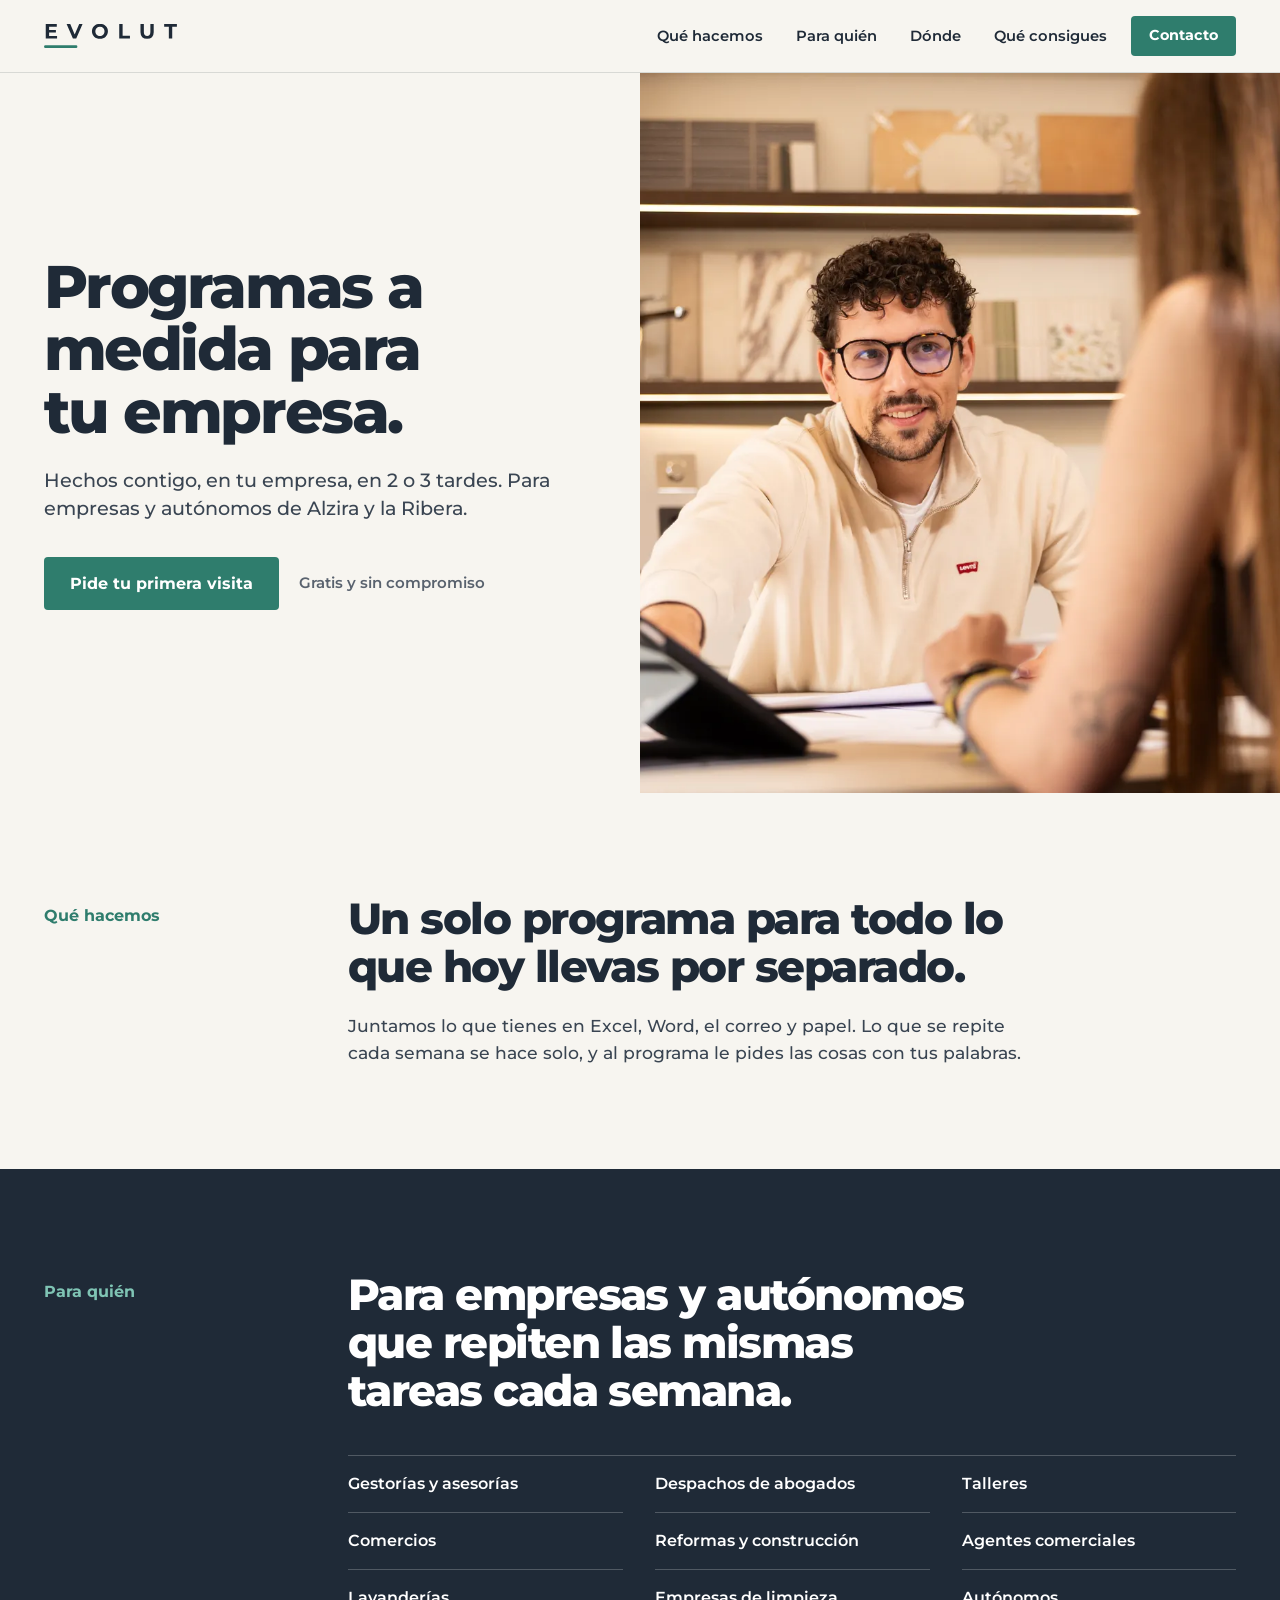
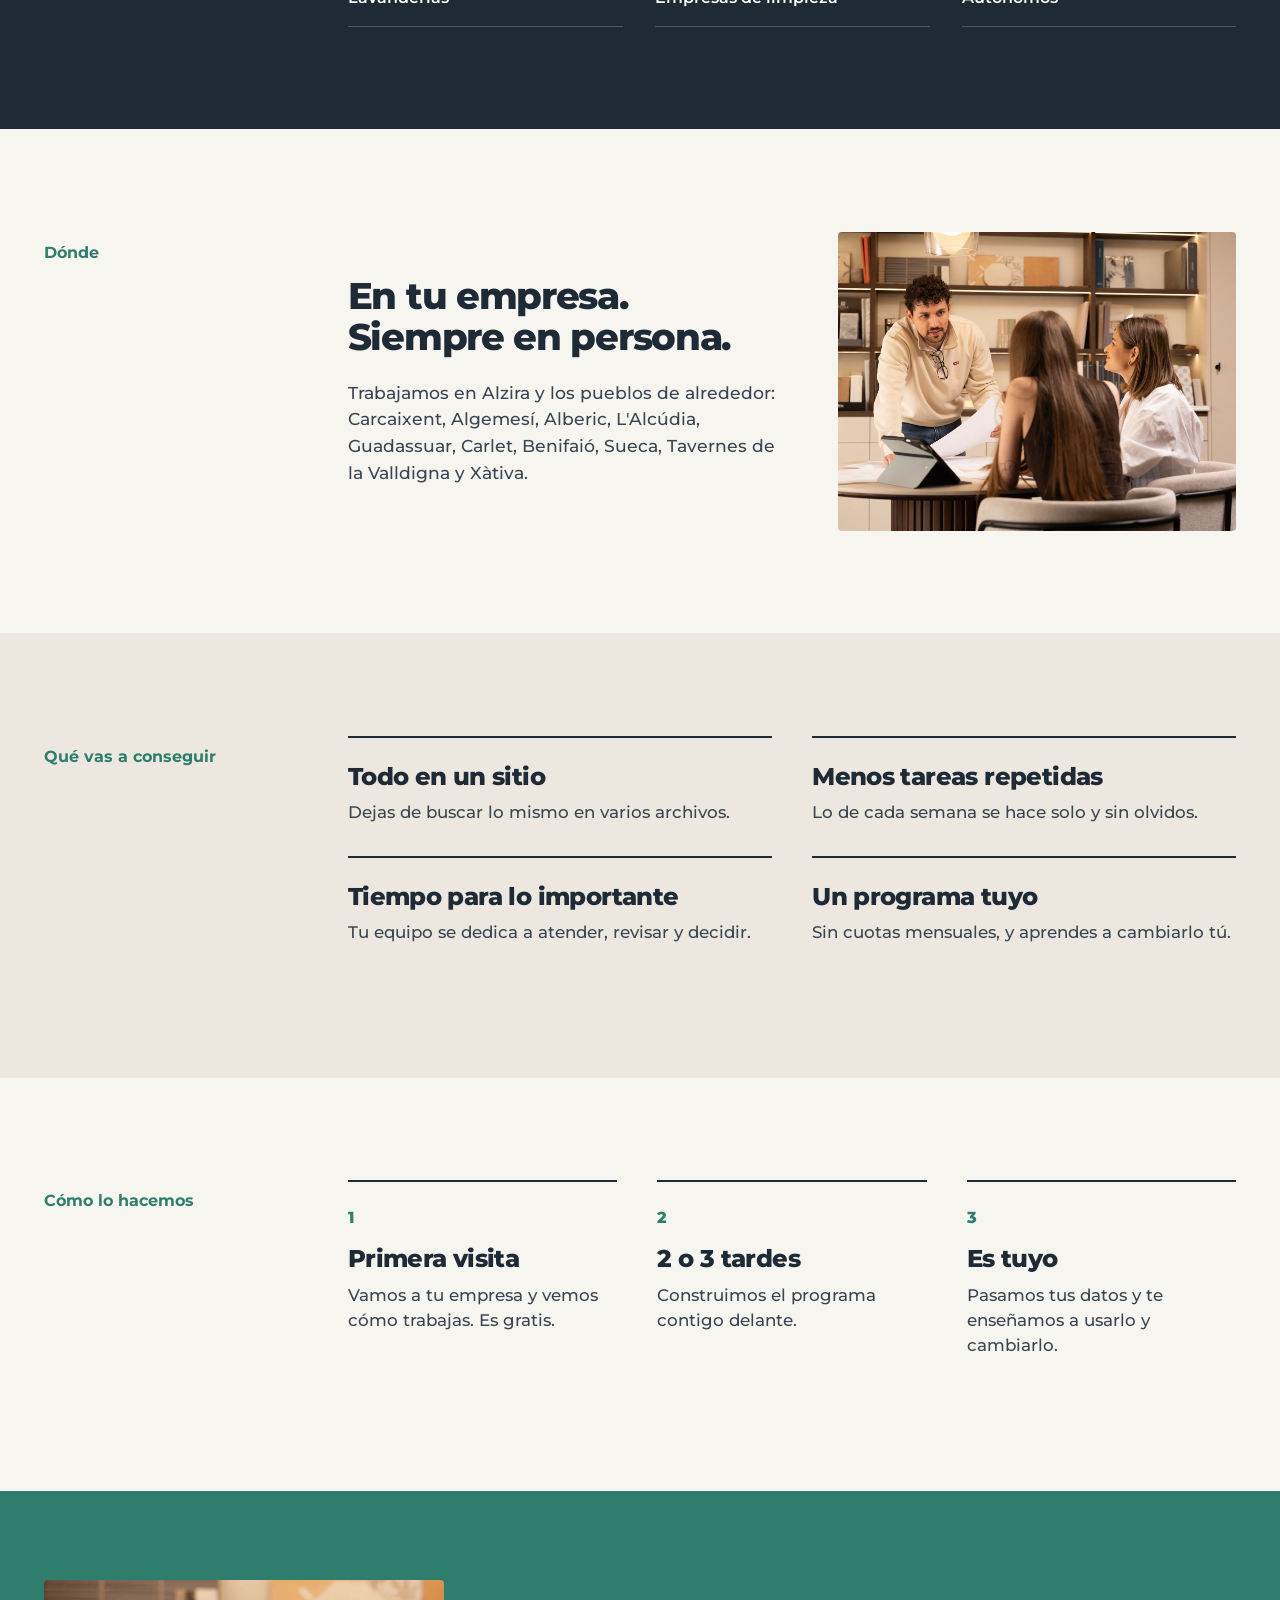
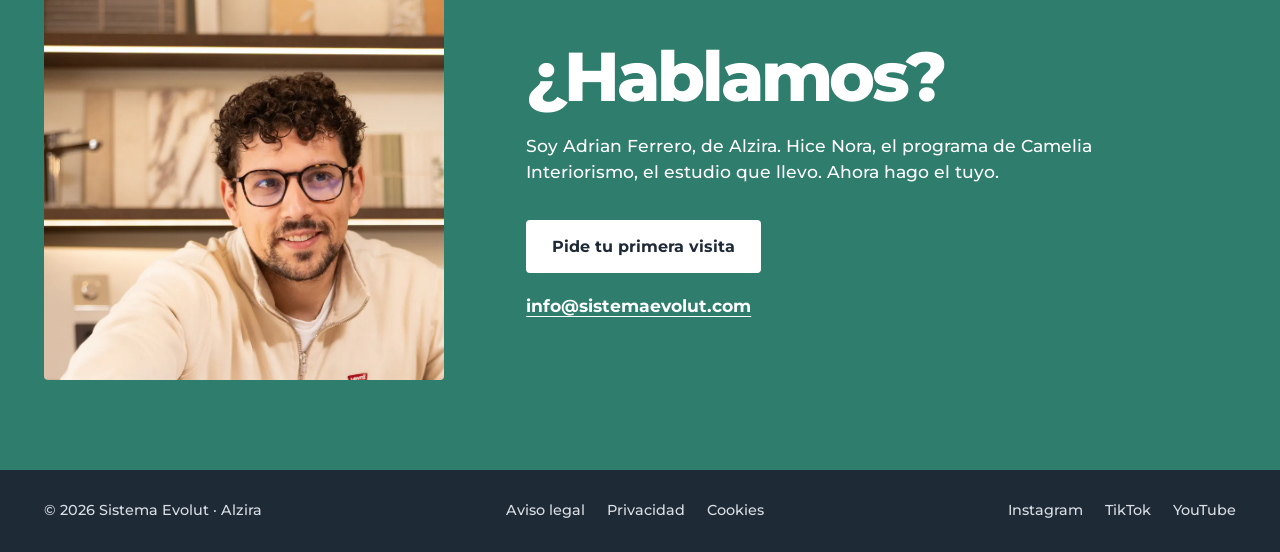
==== commit 7cfe56ae: "Web nueva: directa y concisa (qué hacemos, para quién, dónde y qué vas a conseguir) Co-Authored-By: " ====
--- a/index.html
+++ b/index.html
@@ -2,9 +2,9 @@
 <html lang="es">
 <head>
 <meta charset="utf-8">
-<meta name="viewport" content="width=device-width, initial-scale=1">
+<meta name="viewport" content="width=device-width, initial-scale=1, viewport-fit=cover">
 <title>Sistema Evolut · Programas a medida con IA en Alzira y la Ribera</title>
-<meta name="description" content="Programas a medida con IA para empresas y autónomos de Alzira y la Ribera. Hechos contigo, en tu empresa, en 2 o 3 tardes. Sin cuotas. Primera visita gratuita.">
+<meta name="description" content="Programas a medida con IA para empresas y autónomos de Alzira y la Ribera. Hechos contigo, en tu empresa, en 2 o 3 tardes. Sin cuotas. Primera visita gratis.">
 <link rel="canonical" href="https://sistemaevolut.com/">
 <meta name="theme-color" content="#1F2A37">
 
@@ -12,12 +12,12 @@
 <meta property="og:locale" content="es_ES">
 <meta property="og:site_name" content="Sistema Evolut">
 <meta property="og:url" content="https://sistemaevolut.com/">
-<meta property="og:title" content="Sistema Evolut · La pieza que le faltaba a tu empresa">
-<meta property="og:description" content="Programas a medida con IA, hechos contigo, en persona, en 2 o 3 tardes. Sin cuotas. Alzira y la Ribera.">
+<meta property="og:title" content="Sistema Evolut · Programas a medida para tu empresa">
+<meta property="og:description" content="Hechos contigo, en tu empresa, en 2 o 3 tardes. Sin cuotas. Alzira y la Ribera.">
 <meta property="og:image" content="https://sistemaevolut.com/img/compartir.png">
 <meta property="og:image:width" content="1200">
 <meta property="og:image:height" content="630">
-<meta property="og:image:alt" content="EVOLUT · La pieza que le faltaba a tu empresa">
+<meta property="og:image:alt" content="EVOLUT · Programas a medida para tu empresa">
 <meta name="twitter:card" content="summary_large_image">
 
 <link rel="icon" href="/favicon.ico" sizes="any">
@@ -27,6 +27,7 @@
 <link rel="preload" href="/fuentes/montserrat-800.woff2" as="font" type="font/woff2" crossorigin>
 <link rel="preload" href="/fuentes/montserrat-500.woff2" as="font" type="font/woff2" crossorigin>
 <link rel="stylesheet" href="/css/estilos.css">
+<link rel="stylesheet" href="/css/web.css">
 
 <script type="application/ld+json">
 {
@@ -35,7 +36,7 @@
   "name": "Sistema Evolut",
   "alternateName": "Evolut",
   "slogan": "La pieza que le faltaba a tu empresa",
-  "description": "Programas a medida con IA para empresas y autónomos de Alzira y la Ribera. Se construyen con el cliente delante, en su empresa, en 2 o 3 tardes, y el cliente aprende a cambiarlos él mismo. Sin cuotas de mantenimiento. Primera visita gratuita.",
+  "description": "Programas a medida con IA para empresas y autónomos de Alzira y la Ribera. Se construyen con el cliente delante, en su empresa, en 2 o 3 tardes. Sin cuotas. Primera visita gratuita.",
   "url": "https://sistemaevolut.com/",
   "email": "info@sistemaevolut.com",
   "logo": "https://sistemaevolut.com/img/icono-512.png",
@@ -63,661 +64,139 @@
 </script>
 </head>
 <body>
-<a class="saltar" href="#contenido">Saltar al contenido</a>
-
-<svg width="0" height="0" style="position:absolute" aria-hidden="true" focusable="false">
-  <defs>
-    <symbol id="i-check" viewBox="0 0 24 24"><g fill="none" stroke="currentColor" stroke-width="2.2" stroke-linecap="round" stroke-linejoin="round"><circle cx="12" cy="12" r="9"/><path d="M8 12.3l2.7 2.7L16.2 9.5"/></g></symbol>
-    <symbol id="i-punto" viewBox="0 0 24 24"><g fill="none" stroke="currentColor" stroke-width="2.2" stroke-linecap="round"><circle cx="12" cy="12" r="9"/><path d="M8.5 12h7"/></g></symbol>
-    <symbol id="i-flecha" viewBox="0 0 24 24"><g fill="none" stroke="currentColor" stroke-width="2.2" stroke-linecap="round" stroke-linejoin="round"><path d="M5 12h14M13 6l6 6-6 6"/></g></symbol>
-    <symbol id="i-sitio" viewBox="0 0 24 24"><g fill="none" stroke="currentColor" stroke-width="2" stroke-linecap="round" stroke-linejoin="round"><path d="M12 21s7-6.1 7-11.5A7 7 0 0 0 5 9.5C5 14.9 12 21 12 21z"/><circle cx="12" cy="9.5" r="2.5"/></g></symbol>
-    <symbol id="i-reloj" viewBox="0 0 24 24"><g fill="none" stroke="currentColor" stroke-width="2" stroke-linecap="round" stroke-linejoin="round"><circle cx="12" cy="12" r="9"/><path d="M12 7v5l3 2"/></g></symbol>
-    <symbol id="i-correo" viewBox="0 0 24 24"><g fill="none" stroke="currentColor" stroke-width="2" stroke-linecap="round" stroke-linejoin="round"><rect x="3" y="5" width="18" height="14" rx="2.5"/><path d="M3.5 7l8.5 6 8.5-6"/></g></symbol>
-    <symbol id="i-capas" viewBox="0 0 24 24"><g fill="none" stroke="currentColor" stroke-width="2" stroke-linecap="round" stroke-linejoin="round"><path d="M12 3l9 5-9 5-9-5 9-5z"/><path d="M3 12.5l9 5 9-5"/><path d="M3 17l9 5 9-5"/></g></symbol>
-    <symbol id="i-repetir" viewBox="0 0 24 24"><g fill="none" stroke="currentColor" stroke-width="2" stroke-linecap="round" stroke-linejoin="round"><path d="M17 2.5l3 3-3 3"/><path d="M4 11V9.5a4 4 0 0 1 4-4h12"/><path d="M7 21.5l-3-3 3-3"/><path d="M20 13v1.5a4 4 0 0 1-4 4H4"/></g></symbol>
-    <symbol id="i-hablar" viewBox="0 0 24 24"><g fill="none" stroke="currentColor" stroke-width="2" stroke-linecap="round" stroke-linejoin="round"><path d="M20 15a2 2 0 0 1-2 2H8l-4 4V5a2 2 0 0 1 2-2h12a2 2 0 0 1 2 2z"/><path d="M8 8.5h8M8 12h5"/></g></symbol>
-    <symbol id="i-crecer" viewBox="0 0 24 24"><g fill="none" stroke="currentColor" stroke-width="2" stroke-linecap="round" stroke-linejoin="round"><path d="M3 17l6-6 4 4 8-8"/><path d="M15 7h6v6"/></g></symbol>
-    <symbol id="i-llave" viewBox="0 0 24 24"><g fill="none" stroke="currentColor" stroke-width="2" stroke-linecap="round" stroke-linejoin="round"><path d="M14.7 6.3a4 4 0 0 0 5 5L21 13l-3 3-1.3-1.3-6.9 6.9a2.1 2.1 0 0 1-3-3l6.9-6.9L12.4 10l3-3z" transform="translate(-1.5 -1.5)"/></g></symbol>
-    <symbol id="i-mano" viewBox="0 0 24 24"><g fill="none" stroke="currentColor" stroke-width="2" stroke-linecap="round" stroke-linejoin="round"><path d="M12 20s-7-4.4-7-10a4 4 0 0 1 7-2.6A4 4 0 0 1 19 10c0 5.6-7 10-7 10z"/></g></symbol>
-    <symbol id="i-carpeta" viewBox="0 0 24 24"><g fill="none" stroke="currentColor" stroke-width="2" stroke-linecap="round" stroke-linejoin="round"><path d="M3 7a2 2 0 0 1 2-2h4l2 2.5h8a2 2 0 0 1 2 2V18a2 2 0 0 1-2 2H5a2 2 0 0 1-2-2z"/></g></symbol>
-    <symbol id="i-personas" viewBox="0 0 24 24"><g fill="none" stroke="currentColor" stroke-width="2" stroke-linecap="round" stroke-linejoin="round"><circle cx="9" cy="8" r="3.5"/><path d="M2.5 20a6.5 6.5 0 0 1 13 0"/><path d="M16 4.6a3.5 3.5 0 0 1 0 6.8M18 14a6.5 6.5 0 0 1 3.5 6"/></g></symbol>
-    <symbol id="i-revisar" viewBox="0 0 24 24"><g fill="none" stroke="currentColor" stroke-width="2" stroke-linecap="round" stroke-linejoin="round"><path d="M14 3H6a2 2 0 0 0-2 2v14a2 2 0 0 0 2 2h12a2 2 0 0 0 2-2V9z"/><path d="M14 3v6h6"/><path d="M8.5 15l2.3 2.3L15.5 12.5"/></g></symbol>
-    <symbol id="i-instagram" viewBox="0 0 24 24"><g fill="none" stroke="currentColor" stroke-width="2"><rect x="3" y="3" width="18" height="18" rx="5"/><circle cx="12" cy="12" r="4"/><circle cx="17.5" cy="6.5" r=".6" fill="currentColor"/></g></symbol>
-    <symbol id="i-volver" viewBox="0 0 24 24"><g fill="none" stroke="currentColor" stroke-width="2.2" stroke-linecap="round" stroke-linejoin="round"><path d="M19 12H5M11 6l-6 6 6 6"/></g></symbol>
-  </defs>
-</svg>
-
-<header class="cabecera" id="cabecera">
-  <div class="contenedor cabecera-dentro">
-    <a class="logo" href="/" aria-label="Sistema Evolut, inicio"><img src="/img/logo-claro.svg" alt="Sistema Evolut" width="144" height="26"></a>
-    <button class="boton-menu" type="button" aria-expanded="false" aria-controls="menu" aria-label="Abrir el menú">
-      <svg class="icono-abrir" viewBox="0 0 24 24" fill="none" stroke="currentColor" stroke-width="2.2" stroke-linecap="round" aria-hidden="true"><path d="M4 7h16M4 12h16M4 17h16"/></svg>
-      <svg class="icono-cerrar" viewBox="0 0 24 24" fill="none" stroke="currentColor" stroke-width="2.2" stroke-linecap="round" aria-hidden="true"><path d="M6 6l12 12M18 6L6 18"/></svg>
-    </button>
-    <nav class="menu" id="menu" aria-label="Principal">
+<a class="saltar" href="#que-hacemos">Saltar al contenido</a>
+
+<header class="barra">
+  <div class="ancho barra-dentro">
+    <a class="barra-logo" href="/" aria-label="Sistema Evolut, inicio"><img src="/img/logo-claro.svg" alt="Sistema Evolut" width="133" height="24"></a>
+    <nav class="barra-menu" aria-label="Apartados">
       <a href="#que-hacemos">Qué hacemos</a>
-      <a href="#como-trabajamos">Cómo trabajamos</a>
       <a href="#para-quien">Para quién</a>
-      <a href="#quien-soy">Quién soy</a>
-      <a href="#preguntas">Preguntas</a>
-      <a class="boton boton-principal" href="#contacto">Primera visita gratis</a>
+      <a href="#donde">Dónde</a>
+      <a href="#que-consigues">Qué consigues</a>
     </nav>
+    <a class="boton boton-peq" href="#contacto">Contacto</a>
   </div>
 </header>
 
-<main id="contenido">
+<main>
 
   <!-- Portada -->
-  <section class="portada fondo-oscuro" aria-labelledby="titulo-portada">
-    <svg class="anillos" viewBox="0 0 760 760" aria-hidden="true"><circle cx="380" cy="380" r="140"/><circle cx="380" cy="380" r="200"/><circle cx="380" cy="380" r="260"/><circle cx="380" cy="380" r="320"/><circle cx="380" cy="380" r="378"/></svg>
-    <div class="contenedor portada-rejilla">
+  <section class="portada">
+    <div class="portada-texto">
+      <h1>Programas a medida para tu empresa.</h1>
+      <p class="entrada">Hechos contigo, en tu empresa, en 2 o 3 tardes. Para empresas y autónomos de Alzira y la Ribera.</p>
+      <p class="acciones">
+        <a class="boton" href="mailto:info@sistemaevolut.com?subject=Primera%20visita">Pide tu primera visita</a>
+        <span class="acciones-nota">Gratis y sin compromiso</span>
+      </p>
+    </div>
+    <div class="portada-foto">
+      <img src="/img/equipo-1.webp" alt="Adrian Ferrero en una reunión de trabajo, sentado a una mesa con papeles y una tableta" width="1600" height="1046" fetchpriority="high">
+    </div>
+  </section>
+
+  <!-- Qué hacemos -->
+  <section class="bloque" id="que-hacemos">
+    <div class="ancho rejilla">
+      <h2 class="etiqueta">Qué hacemos</h2>
+      <div class="contenido">
+        <p class="frase">Un solo programa para todo lo que hoy llevas por separado.</p>
+        <p class="texto">Juntamos lo que tienes en Excel, Word, el correo y papel. Lo que se repite cada semana se hace solo, y al programa le pides las cosas con tus palabras.</p>
+      </div>
+    </div>
+  </section>
+
+  <!-- Para quién -->
+  <section class="bloque bloque-noche" id="para-quien">
+    <div class="ancho rejilla">
+      <h2 class="etiqueta">Para quién</h2>
+      <div class="contenido">
+        <p class="frase">Para empresas y autónomos que repiten las mismas tareas cada semana.</p>
+        <ul class="sectores">
+          <li>Gestorías y asesorías</li>
+          <li>Despachos de abogados</li>
+          <li>Talleres</li>
+          <li>Comercios</li>
+          <li>Reformas y construcción</li>
+          <li>Agentes comerciales</li>
+          <li>Lavanderías</li>
+          <li>Empresas de limpieza</li>
+          <li>Autónomos</li>
+        </ul>
+      </div>
+    </div>
+  </section>
+
+  <!-- Dónde -->
+  <section class="bloque" id="donde">
+    <div class="ancho rejilla">
+      <h2 class="etiqueta">Dónde</h2>
+      <div class="contenido contenido-foto">
+        <div>
+          <p class="frase">En tu empresa. Siempre en persona.</p>
+          <p class="texto">Trabajamos en Alzira y los pueblos de alrededor: Carcaixent, Algemesí, Alberic, L'Alcúdia, Guadassuar, Carlet, Benifaió, Sueca, Tavernes de la Valldigna y Xàtiva.</p>
+        </div>
+        <img src="/img/equipo-5.webp" alt="Adrian Ferrero, de pie junto a una mesa, hablando con dos personas sentadas" width="1600" height="1185" loading="lazy">
+      </div>
+    </div>
+  </section>
+
+  <!-- Qué vas a conseguir -->
+  <section class="bloque bloque-arena" id="que-consigues">
+    <div class="ancho rejilla">
+      <h2 class="etiqueta">Qué vas a conseguir</h2>
+      <ul class="logros contenido">
+        <li><b>Todo en un sitio</b>Dejas de buscar lo mismo en varios archivos.</li>
+        <li><b>Menos tareas repetidas</b>Lo de cada semana se hace solo y sin olvidos.</li>
+        <li><b>Tiempo para lo importante</b>Tu equipo se dedica a atender, revisar y decidir.</li>
+        <li><b>Un programa tuyo</b>Sin cuotas mensuales, y aprendes a cambiarlo tú.</li>
+      </ul>
+    </div>
+  </section>
+
+  <!-- Cómo trabajamos -->
+  <section class="bloque" id="como">
+    <div class="ancho rejilla">
+      <h2 class="etiqueta">Cómo lo hacemos</h2>
+      <ol class="pasos contenido">
+        <li><b>Primera visita</b>Vamos a tu empresa y vemos cómo trabajas. Es gratis.</li>
+        <li><b>2 o 3 tardes</b>Construimos el programa contigo delante.</li>
+        <li><b>Es tuyo</b>Pasamos tus datos y te enseñamos a usarlo y cambiarlo.</li>
+      </ol>
+    </div>
+  </section>
+
+  <!-- Contacto -->
+  <section class="contacto" id="contacto">
+    <div class="ancho contacto-dentro">
+      <img src="/img/adrian-900.webp" alt="Adrian Ferrero, fundador de Sistema Evolut" width="900" height="986" loading="lazy">
       <div>
-        <span class="antetitulo">Programas a medida con IA · Alzira y la Ribera</span>
-        <h1 id="titulo-portada">La pieza que le faltaba a tu empresa<span class="barra-titulo" aria-hidden="true"></span></h1>
-        <p class="entrada">Vamos a tu empresa y, en 2 o 3 tardes, construimos contigo el programa que te quita las tareas repetitivas. <strong>Se queda tuyo, sin cuotas, y aprendes a cambiarlo tú.</strong></p>
-        <div class="acciones">
-          <a class="boton boton-principal" href="#contacto">Pide tu primera visita gratuita <svg aria-hidden="true"><use href="#i-flecha"/></svg></a>
-          <a class="boton boton-secundario" href="#como-trabajamos">Cómo trabajamos</a>
-        </div>
-        <ul class="portada-datos">
-          <li><svg aria-hidden="true"><use href="#i-sitio"/></svg>En persona, en tu empresa</li>
-          <li><svg aria-hidden="true"><use href="#i-reloj"/></svg>2 o 3 tardes</li>
-          <li><svg aria-hidden="true"><use href="#i-check"/></svg>Sin cuotas de mantenimiento</li>
-        </ul>
-      </div>
-
-      <figure class="pantalla" aria-label="Ejemplo de la pantalla de inicio de un programa a medida, con datos inventados">
-        <div class="pantalla-barra" aria-hidden="true">
-          <div class="pantalla-puntos"><i></i><i></i><i></i></div>
-          <div class="pantalla-titulo">Tu programa <span>· Inicio</span></div>
-        </div>
-        <div class="pantalla-cuerpo">
-          <div class="pantalla-cifras">
-            <div class="cifra verde"><small>Por cobrar</small><b>3 clientes</b><em>el más antiguo, de hace 40 días</em></div>
-            <div class="cifra azul"><small>Esta semana</small><b>5 avisos</b><em>2 vencen el jueves</em></div>
-          </div>
-          <div class="pantalla-lista">
-            <h4>Hecho esta mañana, solo</h4>
-            <ul>
-              <li><svg aria-hidden="true"><use href="#i-check"/></svg><span>Documentos nuevos, nombrados y en su carpeta</span><time>7:30</time></li>
-              <li><svg aria-hidden="true"><use href="#i-check"/></svg><span>Informe del lunes, preparado</span><time>7:45</time></li>
-              <li><svg aria-hidden="true"><use href="#i-check"/></svg><span>Copia de seguridad</span><time>8:00</time></li>
-            </ul>
-          </div>
-          <div class="pantalla-ideas"><span>Automatizaciones pendientes</span><span>2 ideas</span></div>
-        </div>
-        <figcaption class="pantalla-nota">Ejemplo con datos inventados</figcaption>
-      </figure>
-    </div>
-  </section>
-
-  <!-- El problema -->
-  <section class="seccion fondo-crema" aria-labelledby="titulo-problema">
-    <div class="contenedor">
-      <div class="seccion-cabecera">
-        <span class="antetitulo">¿Te suena?</span>
-        <h2 id="titulo-problema">Las horas perdidas también se pagan</h2>
-        <p class="entrada">En casi todas las empresas hay trabajo que se repite cada semana y no aporta nada. Como nadie lo apunta, nadie sabe lo que cuesta.</p>
-      </div>
-      <div class="problema-rejilla">
-        <div>
-          <ul class="suena">
-            <li>Tres Excel que no se hablan<small>y el mismo dato apuntado en los tres.</small></li>
-            <li>«¿Dónde estaba ese archivo?»<small>Y solo lo sabe una persona.</small></li>
-            <li>El informe del lunes, hecho a mano<small>juntando datos de varios sitios.</small></li>
-            <li>«¿Cuánto me debe este cliente?»<small>Y nadie lo sabe al momento.</small></li>
-            <li>Los plazos, en la cabeza de alguien<small>o en una agenda de papel.</small></li>
-            <li>El papeleo, por la noche<small>o el domingo, cuando ya no queda nadie.</small></li>
-          </ul>
-          <p class="problema-cierre">Lo que es de personas, para las personas. Lo repetitivo, para la máquina.</p>
-        </div>
-
-        <div class="cuenta" id="cuenta">
-          <svg class="anillos" viewBox="0 0 300 300" aria-hidden="true"><circle cx="150" cy="150" r="60"/><circle cx="150" cy="150" r="90"/><circle cx="150" cy="150" r="120"/><circle cx="150" cy="150" r="148"/></svg>
-          <h3>¿Cuánto te cuesta lo que repites?</h3>
-          <p>Mueve los números y mira la cuenta de tu empresa.</p>
-          <div class="campo">
-            <label for="c-personas">Personas que lo hacen <output id="o-personas" for="c-personas">2</output></label>
-            <input id="c-personas" type="range" min="1" max="10" step="1" value="2">
-          </div>
-          <div class="campo">
-            <label for="c-horas">Horas a la semana, cada una <output id="o-horas" for="c-horas">4 h</output></label>
-            <input id="c-horas" type="range" min="1" max="20" step="1" value="4">
-          </div>
-          <div class="campo">
-            <label for="c-coste">Lo que cuesta una hora <output id="o-coste" for="c-coste">20 €</output></label>
-            <input id="c-coste" type="range" min="12" max="60" step="1" value="20">
-          </div>
-          <div class="cuenta-resultado" aria-live="polite">
-            <span class="grande"><span id="r-euros">7.680 €</span> al año</span>
-            <p><strong id="r-horas">384 horas</strong> al año, que son <strong id="r-semanas">casi 10 semanas de trabajo de una persona</strong>.</p>
-          </div>
-          <p class="cuenta-nota">Personas × horas × coste × 48 semanas. Es una cuenta de ejemplo: en la primera visita la hacemos con tus datos.</p>
-        </div>
-      </div>
-    </div>
-  </section>
-
-  <!-- Qué hacemos -->
-  <section class="seccion fondo-arena" id="que-hacemos" aria-labelledby="titulo-que">
-    <div class="contenedor">
-      <div class="seccion-cabecera">
-        <span class="antetitulo">Qué hacemos</span>
-        <h2 id="titulo-que">Un programa hecho para tu empresa, con tus palabras</h2>
-        <p class="entrada">No adaptamos tu empresa al programa: adaptamos el programa a tu empresa. Usa tus nombres (pedidos, expedientes, obras, servicios…) y reúne en un sitio lo que hoy está suelto en Excel, Word y papel.</p>
-      </div>
-      <div class="cuatro">
-        <article class="tarjeta">
-          <div class="icono-circulo"><svg aria-hidden="true"><use href="#i-capas"/></svg></div>
-          <h3>Todo en un sitio</h3>
-          <p>La información de tu empresa, junta y al día. Sin buscar en tres carpetas ni preguntar «¿cuál es el bueno?».</p>
-        </article>
-        <article class="tarjeta">
-          <div class="icono-circulo"><svg aria-hidden="true"><use href="#i-repetir"/></svg></div>
-          <h3>Lo repetitivo, solo</h3>
-          <p>Lo que se hace igual cada semana lo hace el programa, siempre igual y sin olvidos. Tú revisas y decides.</p>
-        </article>
-        <article class="tarjeta">
-          <div class="icono-circulo"><svg aria-hidden="true"><use href="#i-hablar"/></svg></div>
-          <h3>Le hablas normal</h3>
-          <p>Le pides lo que necesitas con tus palabras. No hace falta saber programar ni aprender nombres raros.</p>
-        </article>
-        <article class="tarjeta">
-          <div class="icono-circulo"><svg aria-hidden="true"><use href="#i-crecer"/></svg></div>
-          <h3>Crece contigo</h3>
-          <p>No es un programa cerrado: es un sistema que evoluciona con tu empresa. Empieza sencillo y se amplía sin techo.</p>
-        </article>
-      </div>
-
-      <div class="principio fondo-oscuro">
-        <div class="principio-rejilla">
-          <blockquote>La máquina trabaja para la empresa, no la empresa para la máquina.</blockquote>
-          <div>
-            <p><strong>Nadie viene a quitarle el trabajo a nadie.</strong> Tu equipo deja lo que se repite y se dedica a lo que sabe hacer: atender, revisar y decidir.</p>
-            <p>Es reconversión, no sustitución.</p>
-          </div>
-        </div>
-      </div>
-    </div>
-  </section>
-
-  <!-- Cómo trabajamos -->
-  <section class="seccion fondo-crema" id="como-trabajamos" aria-labelledby="titulo-como">
-    <div class="contenedor">
-      <div class="seccion-cabecera">
-        <span class="antetitulo">Cómo trabajamos</span>
-        <h2 id="titulo-como">Contigo delante, en tu empresa</h2>
-        <p class="entrada">Sin teoría y sin meses de espera. Un par de tardes y la mente abierta.</p>
-      </div>
-      <ol class="pasos">
-        <li class="paso">
-          <h3>Primera visita</h3>
-          <p>Vamos a tu negocio y nos cuentas cómo trabajas: qué programas usas, qué tareas se repiten y a qué información te cuesta llegar.</p>
-          <span class="etiqueta">Gratis y sin compromiso</span>
-        </li>
-        <li class="paso">
-          <h3>Lo preparamos</h3>
-          <p>Rellenas un cuestionario corto y preparamos el trabajo en casa, con datos de ejemplo. Nunca con los tuyos.</p>
-        </li>
-        <li class="paso">
-          <h3>2 o 3 tardes contigo</h3>
-          <p>Construimos el programa delante de ti. Lo pruebas, metes información y cambiamos en el momento lo que necesites.</p>
-        </li>
-        <li class="paso">
-          <h3>Lo ponemos en marcha</h3>
-          <p>Lo instalamos en tu empresa y pasamos tu información antigua, para que tengas todo el historial desde el primer día.</p>
-        </li>
-        <li class="paso">
-          <h3>Aprendes a cambiarlo</h3>
-          <p>Te acompañamos los primeros días y te enseñamos a mantenerlo y ampliarlo tú, a tu ritmo.</p>
-        </li>
-      </ol>
-
-      <div class="tuyo">
-        <div class="tuyo-texto">
-          <span class="antetitulo">Sin cuotas</span>
-          <h2>Es tuyo y crece contigo</h2>
-          <p>El programa se queda en tu empresa y es tuyo. No pagas cuota de mantenimiento: aprendes a cambiarlo tú. Te aconsejamos apuntar en un solo sitio todo lo que quieras automatizar después, y lo vas añadiendo.</p>
-          <p>El precio es cerrado y lo sabes antes de empezar. Se calcula por lo que te va a ahorrar, no por las horas que echamos.</p>
-        </div>
-        <div class="coche">
-          <h3>Como con un coche</h3>
-          <div class="coche-filas">
-            <div class="coche-fila">
-              <div class="icono-circulo"><svg aria-hidden="true"><use href="#i-mano"/></svg></div>
-              <div><b>Los accesorios los pones tú</b><span>Un campo nuevo, un informe, un aviso: lo cambias tú, que para eso te enseñamos.</span></div>
-            </div>
-            <div class="coche-fila azul">
-              <div class="icono-circulo"><svg aria-hidden="true"><use href="#i-llave"/></svg></div>
-              <div><b>El cambio de aceite, el mecánico</b><span>Para lo complejo (revisiones, servidores, urgencias) nos llamas. Se cobra aparte, por horas o con un bono, y solo cuando lo pides.</span></div>
-            </div>
-          </div>
-        </div>
-      </div>
-    </div>
-  </section>
-
-  <!-- Para quién -->
-  <section class="seccion fondo-arena" id="para-quien" aria-labelledby="titulo-quien-es">
-    <div class="contenedor">
-      <div class="seccion-cabecera">
-        <span class="antetitulo">Para quién</span>
-        <h2 id="titulo-quien-es">Para cualquier negocio que repite cosas cada semana</h2>
-        <p class="entrada">Despachos, talleres, tiendas, empresas de limpieza, constructoras, autónomos… Elige el tuyo y mira lo que suele pasar y lo que haría tu programa.</p>
-      </div>
-
-      <div class="series">
-        <div>
-          <p class="serie-titulo">Por sector</p>
-          <div class="selector verde" data-selector>
-            <button type="button" aria-pressed="true" aria-controls="f-abogados">Abogados</button>
-            <button type="button" aria-pressed="false" aria-controls="f-lavanderias">Lavanderías</button>
-            <button type="button" aria-pressed="false" aria-controls="f-industria">Talleres e industria</button>
-            <button type="button" aria-pressed="false" aria-controls="f-agentes">Agentes comerciales</button>
-            <button type="button" aria-pressed="false" aria-controls="f-limpieza">Limpieza</button>
-            <button type="button" aria-pressed="false" aria-controls="f-vending">Vending</button>
-            <button type="button" aria-pressed="false" aria-controls="f-reformas">Constructoras y reformas</button>
-            <button type="button" aria-pressed="false" aria-controls="f-asesorias">Asesorías y gestorías</button>
-            <button type="button" aria-pressed="false" aria-controls="f-comercio">Comercio</button>
-          </div>
-          <p class="serie-titulo azul">Por tipo de empresa</p>
-          <div class="selector azul" data-selector>
-            <button type="button" aria-pressed="false" aria-controls="f-autonomo">Trabajo solo</button>
-            <button type="button" aria-pressed="false" aria-controls="f-autonomo-equipo">Autónomo con 1-2 personas</button>
-            <button type="button" aria-pressed="false" aria-controls="f-pequena">Pequeña empresa</button>
-            <button type="button" aria-pressed="false" aria-controls="f-mediana">Mediana empresa</button>
-          </div>
-        </div>
-
-        <div class="fichas" id="fichas">
-
-          <article class="ficha" id="f-abogados">
-            <div class="ficha-cabeza"><svg class="anillos" viewBox="0 0 280 280" aria-hidden="true"><circle cx="140" cy="140" r="60"/><circle cx="140" cy="140" r="95"/><circle cx="140" cy="140" r="130"/></svg>
-              <small>Soluciones para</small><h3>Despachos de abogados</h3>
-              <p>El viernes por la tarde, repasando la agenda para ver qué vence la semana que viene.</p></div>
-            <div class="ficha-cuerpo">
-              <div class="ficha-col problemas"><h4>Lo que suele pasar</h4><ul>
-                <li><svg aria-hidden="true"><use href="#i-punto"/></svg>Los plazos, en una agenda de papel o en la cabeza.</li>
-                <li><svg aria-hidden="true"><use href="#i-punto"/></svg>Las justificaciones del turno de oficio que se pasan de fecha y luego no se cobran.</li>
-                <li><svg aria-hidden="true"><use href="#i-punto"/></svg>Expedientes repartidos entre papel, correo y carpetas del ordenador.</li></ul></div>
-              <div class="ficha-col solucion"><h4>Lo que haría tu programa</h4><ul>
-                <li><svg aria-hidden="true"><use href="#i-check"/></svg>Cada expediente con su número de siempre, sus plazos y sus papeles, en un sitio.</li>
-                <li><svg aria-hidden="true"><use href="#i-check"/></svg>Te avisa de las justificaciones antes de que venzan.</li>
-                <li><svg aria-hidden="true"><use href="#i-check"/></svg>Quién debe provisión o minuta, al momento.</li></ul></div>
-            </div>
-            <p class="ficha-cuenta"><b>Cuenta de ejemplo:</b> 3 horas a la semana buscando papeles y cuadrando Excel × 48 semanas = 144 horas al año.</p>
-          </article>
-
-          <article class="ficha" id="f-lavanderias">
-            <div class="ficha-cabeza"><svg class="anillos" viewBox="0 0 280 280" aria-hidden="true"><circle cx="140" cy="140" r="60"/><circle cx="140" cy="140" r="95"/><circle cx="140" cy="140" r="130"/></svg>
-              <small>Soluciones para</small><h3>Lavanderías</h3>
-              <p>El día 30, todos los albaranes del mes encima de la mesa para facturar a los hoteles.</p></div>
-            <div class="ficha-cuerpo">
-              <div class="ficha-col problemas"><h4>Lo que suele pasar</h4><ul>
-                <li><svg aria-hidden="true"><use href="#i-punto"/></svg>Recogidas y entregas apuntadas en una libreta o en el WhatsApp.</li>
-                <li><svg aria-hidden="true"><use href="#i-punto"/></svg>Las facturas de fin de mes a las empresas, contando albaranes uno a uno.</li>
-                <li><svg aria-hidden="true"><use href="#i-punto"/></svg>Prendas o lotes que se confunden, sin un papel que lo diga.</li></ul></div>
-              <div class="ficha-col solucion"><h4>Lo que haría tu programa</h4><ul>
-                <li><svg aria-hidden="true"><use href="#i-check"/></svg>Cada recogida se apunta una vez desde el móvil y el albarán sale solo.</li>
-                <li><svg aria-hidden="true"><use href="#i-check"/></svg>La factura de fin de mes se hace sola con lo entregado.</li>
-                <li><svg aria-hidden="true"><use href="#i-check"/></svg>Lo que falta por entregar, a la vista.</li></ul></div>
-            </div>
-            <p class="ficha-cuenta"><b>Cuenta de ejemplo:</b> 6 horas cada fin de mes facturando a mano × 12 meses = 72 horas al año.</p>
-          </article>
-
-          <article class="ficha" id="f-industria">
-            <div class="ficha-cabeza"><svg class="anillos" viewBox="0 0 280 280" aria-hidden="true"><circle cx="140" cy="140" r="60"/><circle cx="140" cy="140" r="95"/><circle cx="140" cy="140" r="130"/></svg>
-              <small>Soluciones para</small><h3>Talleres e industria</h3>
-              <p>El cliente llama para saber cómo va lo suyo y alguien tiene que bajar al taller a preguntar.</p></div>
-            <div class="ficha-cuerpo">
-              <div class="ficha-col problemas"><h4>Lo que suele pasar</h4><ul>
-                <li><svg aria-hidden="true"><use href="#i-punto"/></svg>Presupuestos que se hacen copiando el último Excel y cambiando números.</li>
-                <li><svg aria-hidden="true"><use href="#i-punto"/></svg>Órdenes de trabajo en papel: nadie sabe al momento cómo va un pedido.</li>
-                <li><svg aria-hidden="true"><use href="#i-punto"/></svg>Las horas reales de cada trabajo no se saben hasta el final.</li></ul></div>
-              <div class="ficha-col solucion"><h4>Lo que haría tu programa</h4><ul>
-                <li><svg aria-hidden="true"><use href="#i-check"/></svg>El pedido y su orden de trabajo, en un sitio.</li>
-                <li><svg aria-hidden="true"><use href="#i-check"/></svg>Cada operario apunta sus horas desde una tablet o el móvil.</li>
-                <li><svg aria-hidden="true"><use href="#i-check"/></svg>Al acabar, lo que ha costado de verdad frente a lo presupuestado.</li></ul></div>
-            </div>
-            <p class="ficha-cuenta"><b>Cuenta de ejemplo:</b> 2 personas × 4 horas a la semana preguntando y pasando partes × 48 semanas = 384 horas al año.</p>
-          </article>
-
-          <article class="ficha" id="f-agentes">
-            <div class="ficha-cabeza"><svg class="anillos" viewBox="0 0 280 280" aria-hidden="true"><circle cx="140" cy="140" r="60"/><circle cx="140" cy="140" r="95"/><circle cx="140" cy="140" r="130"/></svg>
-              <small>Soluciones para</small><h3>Agentes comerciales y de marcas</h3>
-              <p>El domingo por la noche, pasando los pedidos de la semana a la plataforma de cada marca.</p></div>
-            <div class="ficha-cuerpo">
-              <div class="ficha-col problemas"><h4>Lo que suele pasar</h4><ul>
-                <li><svg aria-hidden="true"><use href="#i-punto"/></svg>Pedidos que llegan por WhatsApp, por teléfono y en la visita.</li>
-                <li><svg aria-hidden="true"><use href="#i-punto"/></svg>Las comisiones de cada marca, comprobadas a mano.</li>
-                <li><svg aria-hidden="true"><use href="#i-punto"/></svg>Tarifas y catálogos de varias marcas, cada una a su manera.</li></ul></div>
-              <div class="ficha-col solucion"><h4>Lo que haría tu programa</h4><ul>
-                <li><svg aria-hidden="true"><use href="#i-check"/></svg>El pedido se apunta una vez y sale en el formato de cada marca.</li>
-                <li><svg aria-hidden="true"><use href="#i-check"/></svg>Las comisiones se cuadran solas con los pedidos.</li>
-                <li><svg aria-hidden="true"><use href="#i-check"/></svg>Qué clientes no han pedido este mes.</li></ul></div>
-            </div>
-            <p class="ficha-cuenta"><b>Cuenta de ejemplo:</b> 4 horas a la semana pasando pedidos × 48 semanas = 192 horas al año.</p>
-          </article>
-
-          <article class="ficha" id="f-limpieza">
-            <div class="ficha-cabeza"><svg class="anillos" viewBox="0 0 280 280" aria-hidden="true"><circle cx="140" cy="140" r="60"/><circle cx="140" cy="140" r="95"/><circle cx="140" cy="140" r="130"/></svg>
-              <small>Soluciones para</small><h3>Empresas de limpieza</h3>
-              <p>Las 7 de la mañana, una baja, y hay que rehacer el cuadrante de toda la semana por WhatsApp.</p></div>
-            <div class="ficha-cuerpo">
-              <div class="ficha-col problemas"><h4>Lo que suele pasar</h4><ul>
-                <li><svg aria-hidden="true"><use href="#i-punto"/></svg>El cuadrante de quién limpia dónde, que cambia cada semana con bajas y vacaciones.</li>
-                <li><svg aria-hidden="true"><use href="#i-punto"/></svg>Las horas de cada persona en cada centro, para la nómina y la factura.</li>
-                <li><svg aria-hidden="true"><use href="#i-punto"/></svg>Partes de trabajo en papel o por WhatsApp.</li></ul></div>
-              <div class="ficha-col solucion"><h4>Lo que haría tu programa</h4><ul>
-                <li><svg aria-hidden="true"><use href="#i-check"/></svg>El cuadrante en un sitio, y la sustitución avisa sola a quien le toca.</li>
-                <li><svg aria-hidden="true"><use href="#i-check"/></svg>Las horas por centro salen solas para la nómina y la factura.</li>
-                <li><svg aria-hidden="true"><use href="#i-check"/></svg>El parte se hace desde el móvil, con la hora.</li></ul></div>
-            </div>
-            <p class="ficha-cuenta"><b>Cuenta de ejemplo:</b> 5 horas a la semana con cuadrantes y partes × 48 semanas = 240 horas al año.</p>
-          </article>
-
-          <article class="ficha" id="f-vending">
-            <div class="ficha-cabeza"><svg class="anillos" viewBox="0 0 280 280" aria-hidden="true"><circle cx="140" cy="140" r="60"/><circle cx="140" cy="140" r="95"/><circle cx="140" cy="140" r="130"/></svg>
-              <small>Soluciones para</small><h3>Máquinas expendedoras</h3>
-              <p>Abres la máquina y falta justo lo que no llevas en la furgoneta.</p></div>
-            <div class="ficha-cuerpo">
-              <div class="ficha-col problemas"><h4>Lo que suele pasar</h4><ul>
-                <li><svg aria-hidden="true"><use href="#i-punto"/></svg>La ruta de reposición, sin saber qué necesita cada máquina hasta abrirla.</li>
-                <li><svg aria-hidden="true"><use href="#i-punto"/></svg>La recaudación de cada máquina, cuadrada a mano.</li>
-                <li><svg aria-hidden="true"><use href="#i-punto"/></svg>Caducidades, averías y la comisión de cada local.</li></ul></div>
-              <div class="ficha-col solucion"><h4>Lo que haría tu programa</h4><ul>
-                <li><svg aria-hidden="true"><use href="#i-check"/></svg>Lo repuesto y lo recaudado en cada máquina, apuntado desde el móvil.</li>
-                <li><svg aria-hidden="true"><use href="#i-check"/></svg>La carga de la furgoneta de mañana, preparada.</li>
-                <li><svg aria-hidden="true"><use href="#i-check"/></svg>Aviso de caducidades y la comisión de cada local, calculada sola.</li></ul></div>
-            </div>
-            <p class="ficha-cuenta"><b>Cuenta de ejemplo:</b> 3 horas a la semana cuadrando recaudaciones × 48 semanas = 144 horas al año.</p>
-          </article>
-
-          <article class="ficha" id="f-reformas">
-            <div class="ficha-cabeza"><svg class="anillos" viewBox="0 0 280 280" aria-hidden="true"><circle cx="140" cy="140" r="60"/><circle cx="140" cy="140" r="95"/><circle cx="140" cy="140" r="130"/></svg>
-              <small>Soluciones para</small><h3>Constructoras y reformas</h3>
-              <p>Final de obra: el cliente dice que ese extra no lo pidió, y nadie lo tiene por escrito.</p></div>
-            <div class="ficha-cuerpo">
-              <div class="ficha-col problemas"><h4>Lo que suele pasar</h4><ul>
-                <li><svg aria-hidden="true"><use href="#i-punto"/></svg>Los extras que se piden en obra y luego no se cobran.</li>
-                <li><svg aria-hidden="true"><use href="#i-punto"/></svg>Los partes: las horas de cada operario en cada obra.</li>
-                <li><svg aria-hidden="true"><use href="#i-punto"/></svg>«¿Cuánto llevamos gastado en esta obra?»</li></ul></div>
-              <div class="ficha-col solucion"><h4>Lo que haría tu programa</h4><ul>
-                <li><svg aria-hidden="true"><use href="#i-check"/></svg>Cada extra, apuntado y aceptado por el cliente desde el móvil.</li>
-                <li><svg aria-hidden="true"><use href="#i-check"/></svg>Horas y compras por obra, al momento.</li>
-                <li><svg aria-hidden="true"><use href="#i-check"/></svg>La certificación del mes, preparada.</li></ul></div>
-            </div>
-            <p class="ficha-cuenta"><b>Cuenta de ejemplo:</b> un extra de 600 € sin cobrar al mes = 7.200 € al año.</p>
-          </article>
-
-          <article class="ficha" id="f-asesorias">
-            <div class="ficha-cabeza"><svg class="anillos" viewBox="0 0 280 280" aria-hidden="true"><circle cx="140" cy="140" r="60"/><circle cx="140" cy="140" r="95"/><circle cx="140" cy="140" r="130"/></svg>
-              <small>Soluciones para</small><h3>Asesorías y gestorías</h3>
-              <p>Los primeros días del trimestre, con la mitad de los clientes sin mandar las facturas.</p></div>
-            <div class="ficha-cuerpo">
-              <div class="ficha-col problemas"><h4>Lo que suele pasar</h4><ul>
-                <li><svg aria-hidden="true"><use href="#i-punto"/></svg>Perseguir a los clientes cada trimestre para que manden sus papeles.</li>
-                <li><svg aria-hidden="true"><use href="#i-punto"/></svg>Documentos que llegan por WhatsApp, por correo y en mano, con nombres imposibles.</li>
-                <li><svg aria-hidden="true"><use href="#i-punto"/></svg>Saber qué le falta a cada cliente antes de cada plazo.</li></ul></div>
-              <div class="ficha-col solucion"><h4>Lo que haría tu programa</h4><ul>
-                <li><svg aria-hidden="true"><use href="#i-check"/></svg>Un sitio donde cada cliente deja sus papeles, que se ordenan y se nombran solos.</li>
-                <li><svg aria-hidden="true"><use href="#i-check"/></svg>Aviso a los clientes a los que les falta algo.</li>
-                <li><svg aria-hidden="true"><use href="#i-check"/></svg>La lista de lo que falta de cada cliente antes de cada plazo.</li></ul></div>
-            </div>
-            <p class="ficha-cuenta"><b>Cuenta de ejemplo:</b> 2 personas × 6 horas en cada cierre × 4 trimestres = 48 horas al año.</p>
-          </article>
-
-          <article class="ficha" id="f-comercio">
-            <div class="ficha-cabeza"><svg class="anillos" viewBox="0 0 280 280" aria-hidden="true"><circle cx="140" cy="140" r="60"/><circle cx="140" cy="140" r="95"/><circle cx="140" cy="140" r="130"/></svg>
-              <small>Soluciones para</small><h3>Tiendas y comercio</h3>
-              <p>El cliente vuelve a por su encargo y nadie le avisó de que había llegado.</p></div>
-            <div class="ficha-cuerpo">
-              <div class="ficha-col problemas"><h4>Lo que suele pasar</h4><ul>
-                <li><svg aria-hidden="true"><use href="#i-punto"/></svg>Los encargos de los clientes, apuntados en papel.</li>
-                <li><svg aria-hidden="true"><use href="#i-punto"/></svg>El stock, en la cabeza o en una libreta.</li>
-                <li><svg aria-hidden="true"><use href="#i-punto"/></svg>No saber qué sale y qué no hasta el final de la temporada.</li></ul></div>
-              <div class="ficha-col solucion"><h4>Lo que haría tu programa</h4><ul>
-                <li><svg aria-hidden="true"><use href="#i-check"/></svg>Encargos con aviso al cliente cuando llegan.</li>
-                <li><svg aria-hidden="true"><use href="#i-check"/></svg>Qué sale y qué no, al momento.</li>
-                <li><svg aria-hidden="true"><use href="#i-check"/></svg>El pedido al proveedor, preparado con lo que falta.</li></ul></div>
-            </div>
-            <p class="ficha-cuenta"><b>Cuenta de ejemplo:</b> 3 horas a la semana con encargos, pedidos y cuadres × 48 semanas = 144 horas al año.</p>
-          </article>
-
-          <article class="ficha azul" id="f-autonomo">
-            <div class="ficha-cabeza"><svg class="anillos" viewBox="0 0 280 280" aria-hidden="true"><circle cx="140" cy="140" r="60"/><circle cx="140" cy="140" r="95"/><circle cx="140" cy="140" r="130"/></svg>
-              <small>Soluciones para</small><h3>Si trabajas solo</h3>
-              <p>Domingo, 10 de la noche, haciendo presupuestos en el sofá.</p></div>
-            <div class="ficha-cuerpo">
-              <div class="ficha-col problemas"><h4>Lo que suele pasar</h4><ul>
-                <li><svg aria-hidden="true"><use href="#i-punto"/></svg>El papeleo, por la noche o el domingo.</li>
-                <li><svg aria-hidden="true"><use href="#i-punto"/></svg>Cada presupuesto, desde cero.</li>
-                <li><svg aria-hidden="true"><use href="#i-punto"/></svg>Todo está en tu cabeza y en el móvil: si un día no estás, no lo sabe nadie.</li></ul></div>
-              <div class="ficha-col solucion"><h4>Lo que haría tu programa</h4><ul>
-                <li><svg aria-hidden="true"><use href="#i-check"/></svg>Pequeño y para ti: el presupuesto en 2 minutos desde el móvil.</li>
-                <li><svg aria-hidden="true"><use href="#i-check"/></svg>Las facturas y quién te debe, a la vista.</li>
-                <li><svg aria-hidden="true"><use href="#i-check"/></svg>Los papeles del trimestre, ya ordenados para la gestoría.</li></ul></div>
-            </div>
-            <p class="ficha-cuenta"><b>Cuenta de ejemplo:</b> 5 horas a la semana de papeleo × 48 semanas = 240 horas al año: seis semanas de trabajo.</p>
-          </article>
-
-          <article class="ficha azul" id="f-autonomo-equipo">
-            <div class="ficha-cabeza"><svg class="anillos" viewBox="0 0 280 280" aria-hidden="true"><circle cx="140" cy="140" r="60"/><circle cx="140" cy="140" r="95"/><circle cx="140" cy="140" r="130"/></svg>
-              <small>Soluciones para</small><h3>Autónomos con 1-2 personas</h3>
-              <p>Son las 7 y ya has mandado 15 WhatsApp para decir a cada uno a dónde va.</p></div>
-            <div class="ficha-cuerpo">
-              <div class="ficha-col problemas"><h4>Lo que suele pasar</h4><ul>
-                <li><svg aria-hidden="true"><use href="#i-punto"/></svg>Decir a cada uno a dónde va y qué hace cada día.</li>
-                <li><svg aria-hidden="true"><use href="#i-punto"/></svg>Los partes y las horas, para poder facturar.</li>
-                <li><svg aria-hidden="true"><use href="#i-punto"/></svg>Te llaman para preguntar lo que solo está en tu cabeza.</li></ul></div>
-              <div class="ficha-col solucion"><h4>Lo que haría tu programa</h4><ul>
-                <li><svg aria-hidden="true"><use href="#i-check"/></svg>El día de cada uno, en su móvil.</li>
-                <li><svg aria-hidden="true"><use href="#i-check"/></svg>El parte se rellena allí, con fotos, y la factura sale de ahí.</li>
-                <li><svg aria-hidden="true"><use href="#i-check"/></svg>Lo que lleva cada furgoneta.</li></ul></div>
-            </div>
-            <p class="ficha-cuenta"><b>Cuenta de ejemplo:</b> 1 hora al día organizando y pasando partes × 5 días × 48 semanas = 240 horas al año.</p>
-          </article>
-
-          <article class="ficha azul" id="f-pequena">
-            <div class="ficha-cabeza"><svg class="anillos" viewBox="0 0 280 280" aria-hidden="true"><circle cx="140" cy="140" r="60"/><circle cx="140" cy="140" r="95"/><circle cx="140" cy="140" r="130"/></svg>
-              <small>Soluciones para</small><h3>Pequeñas empresas</h3>
-              <p>«¿Dónde está ese presupuesto?» Solo lo sabe una persona, y está de vacaciones.</p></div>
-            <div class="ficha-cuerpo">
-              <div class="ficha-col problemas"><h4>Lo que suele pasar</h4><ul>
-                <li><svg aria-hidden="true"><use href="#i-punto"/></svg>Todo depende de una o dos personas que saben dónde está cada cosa.</li>
-                <li><svg aria-hidden="true"><use href="#i-punto"/></svg>Excel compartidos con versiones: «final_v2_bueno».</li>
-                <li><svg aria-hidden="true"><use href="#i-punto"/></svg>El mismo dato, apuntado en tres sitios.</li></ul></div>
-              <div class="ficha-col solucion"><h4>Lo que haría tu programa</h4><ul>
-                <li><svg aria-hidden="true"><use href="#i-check"/></svg>Un solo sitio con la información de la empresa, que todos consultan.</li>
-                <li><svg aria-hidden="true"><use href="#i-check"/></svg>Las carpetas se ordenan y se nombran solas.</li>
-                <li><svg aria-hidden="true"><use href="#i-check"/></svg>Cómo va el mes, al momento.</li></ul></div>
-            </div>
-            <p class="ficha-cuenta"><b>Cuenta de ejemplo:</b> 2 personas × 4 horas a la semana × 20 € × 48 semanas = 7.680 € al año.</p>
-          </article>
-
-          <article class="ficha azul" id="f-mediana">
-            <div class="ficha-cabeza"><svg class="anillos" viewBox="0 0 280 280" aria-hidden="true"><circle cx="140" cy="140" r="60"/><circle cx="140" cy="140" r="95"/><circle cx="140" cy="140" r="130"/></svg>
-              <small>Soluciones para</small><h3>Medianas empresas</h3>
-              <p>Lunes, 8 de la mañana: alguien de administración juntando cinco Excel para el informe de dirección.</p></div>
-            <div class="ficha-cuerpo">
-              <div class="ficha-col problemas"><h4>Lo que suele pasar</h4><ul>
-                <li><svg aria-hidden="true"><use href="#i-punto"/></svg>Departamentos que no se hablan, cada uno con su Excel al lado del ERP.</li>
-                <li><svg aria-hidden="true"><use href="#i-punto"/></svg>El informe del lunes para dirección, hecho a mano.</li>
-                <li><svg aria-hidden="true"><use href="#i-punto"/></svg>El mismo pedido tecleado dos veces: en el correo y en el ERP.</li></ul></div>
-              <div class="ficha-col solucion"><h4>Lo que haría tu programa</h4><ul>
-                <li><svg aria-hidden="true"><use href="#i-check"/></svg>No cambia vuestro ERP: hace lo que el ERP no hace, con los datos que ya tenéis.</li>
-                <li><svg aria-hidden="true"><use href="#i-check"/></svg>El informe del lunes sale solo.</li>
-                <li><svg aria-hidden="true"><use href="#i-check"/></svg>Los pedidos de los correos pasan solos.</li></ul></div>
-            </div>
-            <p class="ficha-cuenta"><b>Cuenta de ejemplo:</b> 3 departamentos × 5 horas a la semana × 48 semanas = 720 horas al año.</p>
-          </article>
-
-          <p class="series-pie">Es lo que suele pasar en cada sector, no el caso de un cliente. ¿No está el tuyo? Vale para cualquier negocio: lo tuyo lo vemos en la primera visita.</p>
-        </div>
-      </div>
-    </div>
-  </section>
-
-  <!-- La prueba: Nora -->
-  <section class="seccion prueba fondo-oscuro" aria-labelledby="titulo-prueba">
-    <svg class="anillos" viewBox="0 0 700 700" aria-hidden="true"><circle cx="350" cy="350" r="130"/><circle cx="350" cy="350" r="185"/><circle cx="350" cy="350" r="240"/><circle cx="350" cy="350" r="295"/><circle cx="350" cy="350" r="348"/></svg>
-    <div class="contenedor prueba-rejilla">
-      <div>
-        <span class="antetitulo">La prueba</span>
-        <h2 id="titulo-prueba">No te contamos teoría: te enseñamos lo que nos funciona</h2>
-        <p class="entrada">Evolut nace de Nora, el programa que hicimos para Camelia Interiorismo, un estudio de interiorismo de Alzira. Lo que te proponemos es lo que usamos cada día.</p>
-        <p class="entrada">En la primera visita te la enseñamos funcionando, con datos de ejemplo.</p>
-      </div>
-      <ul class="nora">
-        <li><div class="icono-circulo"><svg aria-hidden="true"><use href="#i-personas"/></svg></div><div><b>Portal de clientes</b><span>Cada cliente ve en un solo sitio los documentos de su proyecto.</span></div></li>
-        <li><div class="icono-circulo"><svg aria-hidden="true"><use href="#i-carpeta"/></svg></div><div><b>Documentación por fases</b><span>Cada proyecto, con sus papeles en su carpeta y en su fase.</span></div></li>
-        <li><div class="icono-circulo"><svg aria-hidden="true"><use href="#i-revisar"/></svg></div><div><b>Revisión de carpetas</b><span>Repasa que todo esté bien nombrado y en su sitio, y avisa de lo que falta.</span></div></li>
-      </ul>
-    </div>
-  </section>
-
-  <!-- Quién soy -->
-  <section class="seccion fondo-crema" id="quien-soy" aria-labelledby="titulo-adrian">
-    <div class="contenedor quien">
-      <div class="quien-foto">
-        <img src="/img/adrian-900.webp" srcset="/img/adrian-480.webp 480w, /img/adrian-900.webp 900w" sizes="(max-width: 860px) 92vw, 420px" width="900" height="986" alt="Adrian Ferrero, sonriendo, sentado a una mesa de trabajo" loading="lazy" decoding="async">
-      </div>
-      <div class="quien-texto">
-        <span class="antetitulo">Quién soy</span>
-        <h2 id="titulo-adrian">Adrian Ferrero</h2>
-        <p class="quien-cargo">Fundador · Sistema Evolut</p>
-        <p>Soy de Alzira y trabajo en persona, con empresas de la Ribera.</p>
-        <p>Llevo la gestión de Camelia Interiorismo. Allí hice <strong>Nora</strong>, el programa del estudio: portal de clientes, documentación por fases y revisión de carpetas.</p>
-        <p>Ahora lo hago para tu empresa: <strong>un programa a medida, con tus palabras, en 2 o 3 tardes y sin cuotas.</strong> No vengo a explicarte teoría: vengo a escucharte y a construirlo contigo.</p>
-        <div class="firma">
-          <a class="boton boton-principal" href="#contacto">Hablemos <svg aria-hidden="true"><use href="#i-flecha"/></svg></a>
-        </div>
-      </div>
-    </div>
-  </section>
-
-  <!-- Preguntas -->
-  <section class="seccion fondo-arena" id="preguntas" aria-labelledby="titulo-preguntas">
-    <div class="contenedor">
-      <div class="seccion-cabecera">
-        <span class="antetitulo">Preguntas</span>
-        <h2 id="titulo-preguntas">Lo que nos suelen preguntar</h2>
-      </div>
-      <div class="preguntas">
-        <details>
-          <summary>¿Tengo que saber de informática?</summary>
-          <div><p>No. Le pides las cosas al programa con tus palabras, y te enseñamos a usarlo y a cambiarlo. Lo que sí hace falta es un par de tardes y ganas de ordenar las cosas.</p></div>
-        </details>
-        <details>
-          <summary>¿Tengo que cambiar mi forma de trabajar?</summary>
-          <div><p>No. Es el programa el que se adapta a tu empresa: usa tus nombres y sigue tu forma de hacer las cosas. Lo que hacemos juntos es ordenar lo que hoy está repartido.</p></div>
-        </details>
-        <details>
-          <summary>¿Y los programas que ya uso?</summary>
-          <div><p>Si te funcionan, se quedan. No venimos a cambiar tu programa de gestión ni tu ERP: hacemos lo que ellos no hacen y hoy se apaña con un Excel al lado.</p></div>
-        </details>
-        <details>
-          <summary>¿Cuánto cuesta?</summary>
-          <div><p>Un precio cerrado, que sabes antes de empezar. Se calcula por lo que te va a ahorrar, no por las horas que echamos.</p><p>La primera visita es gratuita y sin compromiso: en ella calculamos cuánto te cuesta hoy lo que repites.</p></div>
-        </details>
-        <details>
-          <summary>¿Hay que pagar una cuota cada mes?</summary>
-          <div><p>No. El programa es tuyo y se queda en tu empresa. Si algún día necesitas ayuda con algo complejo, una revisión o una urgencia, la asistencia se cobra aparte, por horas o con un bono, y solo cuando la pides.</p></div>
-        </details>
-        <details>
-          <summary>¿Viene a quitarle el trabajo a alguien?</summary>
-          <div><p>No. Lo repetitivo pasa a la máquina y las personas se dedican a atender, revisar y decidir, que es lo que de verdad aporta. Es reconversión, no sustitución.</p></div>
-        </details>
-        <details>
-          <summary>¿Qué pasa con mis datos?</summary>
-          <div><p>Preparamos el programa con datos de ejemplo, nunca con los tuyos. Dónde se guarda tu información y quién puede verla lo decidimos contigo en la visita, según cómo trabaja tu empresa.</p></div>
-        </details>
-        <details>
-          <summary>¿Cuánto se tarda?</summary>
-          <div><p>La construcción, 2 o 3 tardes en tu empresa. Antes, la primera visita y un cuestionario corto; después, la puesta en marcha con tu información antigua y unos días de acompañamiento.</p></div>
-        </details>
-        <details>
-          <summary>¿Y si después quiero añadir algo?</summary>
-          <div><p>Lo añades tú: te enseñamos cómo. Te aconsejamos apuntar en un solo sitio todo lo que quieras automatizar y hacerlo a tu ritmo. Si es algo complejo, nos llamas.</p></div>
-        </details>
-        <details>
-          <summary>¿Trabajáis a distancia?</summary>
-          <div><p>No: siempre en persona, en tu empresa. Estamos en Alzira y vamos a los pueblos de alrededor: Carcaixent, Algemesí, Alberic, L'Alcúdia, Guadassuar, Carlet, Benifaió, Sueca, Tavernes y Xàtiva.</p></div>
-        </details>
-      </div>
-    </div>
-  </section>
-
-  <!-- Contacto -->
-  <section class="seccion contacto fondo-verde" id="contacto" aria-labelledby="titulo-contacto">
-    <svg class="anillos" viewBox="0 0 720 720" aria-hidden="true"><circle cx="360" cy="360" r="130"/><circle cx="360" cy="360" r="190"/><circle cx="360" cy="360" r="250"/><circle cx="360" cy="360" r="305"/><circle cx="360" cy="360" r="358"/></svg>
-    <div class="contenedor contacto-rejilla">
-      <div>
-        <span class="antetitulo">Primera visita gratuita</span>
-        <h2 id="titulo-contacto">Te decimos cuánto te cuesta lo que repites</h2>
-        <p class="entrada">Vamos a tu negocio, te escuchamos y hacemos la cuenta con tus datos. Sin compromiso.</p>
-        <div class="acciones">
-          <a class="boton boton-blanco" id="boton-correo" href="mailto:info@sistemaevolut.com?subject=Primera%20visita">Escríbenos para pedirla <svg aria-hidden="true"><use href="#i-flecha"/></svg></a>
-        </div>
-        <ul class="contacto-datos">
-          <li><svg aria-hidden="true"><use href="#i-correo"/></svg><a href="mailto:info@sistemaevolut.com">info@sistemaevolut.com</a></li>
-          <li><svg aria-hidden="true"><use href="#i-instagram"/></svg><a href="https://www.instagram.com/sistema.evolut/" rel="noopener" target="_blank">@sistema.evolut</a></li>
-          <li><svg aria-hidden="true"><use href="#i-sitio"/></svg><span>Alzira y la Ribera, en tu empresa</span></li>
-        </ul>
-      </div>
-      <div class="piensa">
-        <h3>Para aprovecharla, piensa si tienes:</h3>
-        <ol>
-          <li>Alguna tarea rutinaria de ordenador que te gustaría quitarte de encima.</li>
-          <li>Alguna información que te gustaría tener y ahora no tienes.</li>
-          <li>Alguna cosa que te gustaría que hiciera tu programa de gestión.</li>
-        </ol>
-        <p class="zona">Con una de las tres ya hay de qué hablar.</p>
-      </div>
-    </div>
-  </section>
-
+        <h2>¿Hablamos?</h2>
+        <p class="texto">Soy Adrian Ferrero, de Alzira. Hice Nora, el programa de Camelia Interiorismo, el estudio que llevo. Ahora hago el tuyo.</p>
+        <p class="acciones">
+          <a class="boton boton-claro" href="mailto:info@sistemaevolut.com?subject=Primera%20visita">Pide tu primera visita</a>
+        </p>
+        <p class="contacto-correo"><a href="mailto:info@sistemaevolut.com">info@sistemaevolut.com</a></p>
+      </div>
+    </div>
+  </section>
 </main>
 
-<footer class="pie fondo-oscuro">
-  <div class="contenedor">
-    <div class="pie-rejilla">
-      <div>
-        <a class="logo" href="/" aria-label="Sistema Evolut, inicio"><img src="/img/logo-oscuro.svg" alt="Sistema Evolut" width="144" height="26" loading="lazy"></a>
-        <p class="pie-frase">La pieza que le faltaba a tu empresa</p>
-        <p>Programas a medida con IA, hechos contigo, en persona. Alzira y la Ribera.</p>
-      </div>
-      <div>
-        <h4>En esta web</h4>
-        <ul>
-          <li><a href="#que-hacemos">Qué hacemos</a></li>
-          <li><a href="#como-trabajamos">Cómo trabajamos</a></li>
-          <li><a href="#para-quien">Para quién</a></li>
-          <li><a href="#quien-soy">Quién soy</a></li>
-          <li><a href="#preguntas">Preguntas</a></li>
-        </ul>
-      </div>
-      <div>
-        <h4>Contacto</h4>
-        <ul>
-          <li><a href="mailto:info@sistemaevolut.com">info@sistemaevolut.com</a></li>
-          <li><a href="https://www.instagram.com/sistema.evolut/" rel="noopener" target="_blank">Instagram</a></li>
-          <li><a href="https://www.tiktok.com/@sistema.evolut" rel="noopener" target="_blank">TikTok</a></li>
-          <li><a href="https://www.youtube.com/@sistema.evolut" rel="noopener" target="_blank">YouTube</a></li>
-        </ul>
-      </div>
-    </div>
-    <div class="pie-legal">
-      <span>© <span id="anyo">2026</span> Sistema Evolut</span>
-      <ul>
-        <li><a href="/aviso-legal.html">Aviso legal</a></li>
-        <li><a href="/privacidad.html">Privacidad</a></li>
-        <li><a href="/cookies.html">Cookies</a></li>
-      </ul>
-    </div>
+<footer class="pie">
+  <div class="ancho pie-dentro">
+    <p>© 2026 Sistema Evolut · Alzira</p>
+    <ul>
+      <li><a href="/aviso-legal.html">Aviso legal</a></li>
+      <li><a href="/privacidad.html">Privacidad</a></li>
+      <li><a href="/cookies.html">Cookies</a></li>
+    </ul>
+    <ul>
+      <li><a href="https://www.instagram.com/sistema.evolut/" rel="noopener" target="_blank">Instagram</a></li>
+      <li><a href="https://www.tiktok.com/@sistema.evolut" rel="noopener" target="_blank">TikTok</a></li>
+      <li><a href="https://www.youtube.com/@sistema.evolut" rel="noopener" target="_blank">YouTube</a></li>
+    </ul>
   </div>
 </footer>
-
-<script src="/js/web.js" defer></script>
 </body>
 </html>
--- a/css/estilos.css
+++ b/css/estilos.css
@@ -1,6 +1,7 @@
 /* Sistema Evolut · sistemaevolut.com
-   Marca: Montserrat (ExtraBold en títulos, Medium en el texto), azul noche, verde, azul y menta sobre crema y arena.
-   Menta solo sobre fondo oscuro; sobre claro, los acentos en verde. */
+   Lo común a todas las páginas: las letras, los colores de la marca y las páginas de texto (aviso legal, privacidad, cookies, 404).
+   La página principal lleva además web.css.
+   Marca: Montserrat, azul noche, verde y menta; crema de fondo. */
 
 @font-face { font-family: "Montserrat"; font-weight: 500; font-style: normal; font-display: swap; src: url("../fuentes/montserrat-500.woff2") format("woff2"); }
 @font-face { font-family: "Montserrat"; font-weight: 600; font-style: normal; font-display: swap; src: url("../fuentes/montserrat-600.woff2") format("woff2"); }
@@ -9,440 +10,73 @@
 
 :root {
   --noche: #1F2A37;
-  --noche-2: #263343;
   --verde: #2F7D6D;
   --verde-oscuro: #256558;
   --azul: #2B5C8A;
-  --azul-oscuro: #234C73;
   --menta: #7FC4B4;
-  --arena: #ECE8DF;
+  --fondo: #F3F0E9;
   --crema: #F7F5F0;
-  --gris-claro: #D9DEE4;
-  --gris-texto: #4A5563;
+  --filete: rgba(31, 42, 55, .14);
+  --gris: #59626E;
   --blanco: #FFFFFF;
 
-  --ancho: 1160px;
-  --margen: clamp(16px, 4vw, 32px);
-  --radio: 14px;
-  --sombra: 0 1px 2px rgba(31, 42, 55, .06), 0 8px 24px rgba(31, 42, 55, .08);
+  --margen: clamp(20px, 3.4vw, 52px);
+  --suave: cubic-bezier(.2, .75, .2, 1);
 
   color-scheme: light;
 }
 
 *, *::before, *::after { box-sizing: border-box; }
-
-html { scroll-behavior: smooth; -webkit-text-size-adjust: 100%; }
-@media (prefers-reduced-motion: reduce) { html { scroll-behavior: auto; } }
-
 body {
   margin: 0;
   font-family: "Montserrat", "Segoe UI", system-ui, -apple-system, Arial, sans-serif;
   font-weight: 500;
-  font-size: 1.0625rem;
-  line-height: 1.65;
+  font-size: 1rem;
+  line-height: 1.5;
   color: var(--noche);
-  background: var(--crema);
-  overflow-x: hidden;
+  background: var(--fondo);
+  -webkit-font-smoothing: antialiased;
+}
+img { display: block; max-width: 100%; height: auto; }
+p { margin: 0; }
+h1, h2 { margin: 0; text-wrap: balance; }
+a { color: inherit; }
+button { font: inherit; color: inherit; }
+:focus-visible { outline: 2px solid var(--verde); outline-offset: 3px; border-radius: 4px; }
+::selection { background: var(--menta); color: var(--noche); }
+
+/* Sin movimiento */
+@media (prefers-reduced-motion: reduce) {
+  *, *::before, *::after { animation-duration: .01ms !important; animation-iteration-count: 1 !important; transition-duration: .01ms !important; }
 }
 
-img, svg { display: block; max-width: 100%; }
-a { color: var(--verde); text-underline-offset: .18em; }
-a:hover { color: var(--verde-oscuro); }
-p { margin: 0 0 1em; }
-strong { font-weight: 700; }
-
-h1, h2, h3 { font-weight: 800; line-height: 1.15; margin: 0 0 .5em; letter-spacing: -.01em; text-wrap: balance; }
-h1 { font-size: clamp(2.2rem, 5.2vw, 3.6rem); }
-h2 { font-size: clamp(1.75rem, 3.6vw, 2.6rem); }
-h3 { font-size: 1.2rem; font-weight: 700; }
-
-:focus-visible { outline: 3px solid var(--verde); outline-offset: 3px; border-radius: 4px; }
-.fondo-oscuro :focus-visible, .fondo-verde :focus-visible { outline-color: var(--menta); }
-
-.saltar { position: absolute; left: -9999px; top: 8px; z-index: 100; background: var(--noche); color: var(--blanco); padding: 10px 16px; border-radius: 8px; }
-.saltar:focus { left: 8px; }
-
-.contenedor { width: 100%; max-width: calc(var(--ancho) + 2 * var(--margen)); margin: 0 auto; padding: 0 var(--margen); }
-
-.antetitulo {
-  display: block;
-  font-size: .78rem;
-  font-weight: 700;
-  letter-spacing: .2em;
-  text-transform: uppercase;
-  color: var(--verde);
-  margin-bottom: 14px;
-}
-.fondo-oscuro .antetitulo, .fondo-verde .antetitulo { color: var(--menta); }
-.fondo-verde .antetitulo { color: #CDEBE3; }
-
-.entrada { font-size: 1.15rem; color: var(--gris-texto); max-width: 46rem; }
-.fondo-oscuro .entrada { color: #C9D2DC; }
-
-.seccion { padding: clamp(64px, 9vw, 112px) 0; position: relative; }
-.seccion-cabecera { max-width: 760px; margin-bottom: clamp(32px, 5vw, 56px); }
-section[id] { scroll-margin-top: 84px; }
-
-.fondo-crema { background: var(--crema); }
-.fondo-arena { background: var(--arena); }
-.fondo-blanco { background: var(--blanco); }
-.fondo-oscuro { background: var(--noche); color: var(--blanco); }
-.fondo-verde { background: var(--verde); color: var(--blanco); }
-
-/* ---------- Botones ---------- */
-.boton {
-  display: inline-flex; align-items: center; justify-content: center; gap: 10px;
-  min-height: 48px; padding: 12px 24px;
-  font: inherit; font-weight: 700; font-size: 1rem; line-height: 1.2;
-  border-radius: 999px; border: 2px solid transparent;
-  text-decoration: none; cursor: pointer;
-  transition: background-color .15s, color .15s, border-color .15s, transform .15s;
-}
-.boton:active { transform: translateY(1px); }
-.boton svg { width: 18px; height: 18px; flex: none; }
-.boton-principal { background: var(--verde); color: var(--blanco); }
-.boton-principal:hover { background: var(--verde-oscuro); color: var(--blanco); }
-.boton-secundario { background: transparent; color: var(--noche); border-color: var(--noche); }
-.boton-secundario:hover { background: var(--noche); color: var(--blanco); }
-.fondo-oscuro .boton-secundario { color: var(--blanco); border-color: rgba(255, 255, 255, .5); }
-.fondo-oscuro .boton-secundario:hover { background: var(--blanco); color: var(--noche); border-color: var(--blanco); }
-.boton-blanco { background: var(--blanco); color: var(--verde-oscuro); }
-.boton-blanco:hover { background: var(--crema); color: var(--noche); }
-
-/* ---------- Cabecera ---------- */
-.cabecera {
-  position: sticky; top: 0; z-index: 50;
-  background: rgba(247, 245, 240, .92);
-  -webkit-backdrop-filter: saturate(1.4) blur(10px);
-  backdrop-filter: saturate(1.4) blur(10px);
-  border-bottom: 1px solid transparent;
-  transition: border-color .2s, box-shadow .2s;
-}
-.cabecera.con-sombra { border-bottom-color: var(--gris-claro); box-shadow: 0 2px 12px rgba(31, 42, 55, .06); }
-.cabecera-dentro { display: flex; align-items: center; justify-content: space-between; gap: 24px; height: 72px; }
-.logo { display: inline-block; flex: none; line-height: 0; padding: 6px 0; }
-.logo img { height: 26px; width: auto; }
-
-.menu { display: flex; align-items: center; gap: 4px; }
-.menu a:not(.boton) {
-  color: var(--noche); text-decoration: none; font-weight: 600; font-size: .95rem;
-  padding: 8px 12px; border-radius: 8px; white-space: nowrap;
-}
-.menu a:not(.boton):hover { background: var(--arena); color: var(--noche); }
-.menu .boton { margin-left: 12px; min-height: 42px; padding: 9px 20px; font-size: .95rem; white-space: nowrap; }
-
-.boton-menu {
-  display: none;
-  align-items: center; justify-content: center;
-  width: 46px; height: 46px; border: 0; border-radius: 10px;
-  background: transparent; color: var(--noche); cursor: pointer;
-}
-.boton-menu:hover { background: var(--arena); }
-.boton-menu svg { width: 26px; height: 26px; }
-.boton-menu .icono-cerrar { display: none; }
-.cabecera.abierta .boton-menu .icono-abrir { display: none; }
-.cabecera.abierta .boton-menu .icono-cerrar { display: block; }
-
-@media (max-width: 1100px) {
-  .boton-menu { display: inline-flex; }
-  .menu {
-    display: none;
-    position: absolute; left: 0; right: 0; top: 72px;
-    flex-direction: column; align-items: stretch; gap: 2px;
-    padding: 12px var(--margen) 20px;
-    background: var(--crema);
-    border-bottom: 1px solid var(--gris-claro);
-    box-shadow: 0 12px 24px rgba(31, 42, 55, .08);
-  }
-  .cabecera.abierta .menu { display: flex; }
-  .menu a:not(.boton) { padding: 12px 8px; font-size: 1.05rem; }
-  .menu .boton { margin: 10px 0 0; }
-}
-
-/* ---------- Anillos (la marca: salen de una esquina y se cortan con el borde) ---------- */
-.anillos { position: absolute; pointer-events: none; color: var(--verde); }
-.anillos circle { fill: none; stroke: currentColor; stroke-width: 1.6; vector-effect: non-scaling-stroke; }
-
-/* ---------- Portada ---------- */
-.portada { position: relative; overflow: hidden; padding: clamp(56px, 8vw, 104px) 0 clamp(64px, 9vw, 112px); }
-.portada .anillos { width: 760px; height: 760px; right: -380px; bottom: -380px; opacity: .9; }
-.portada-rejilla { display: grid; grid-template-columns: minmax(0, 1.1fr) minmax(0, .9fr); gap: clamp(32px, 6vw, 72px); align-items: center; position: relative; }
-.portada h1 { color: var(--blanco); margin-bottom: 20px; }
-.portada h1 .barra-titulo { display: block; width: 72px; height: 8px; border-radius: 8px; background: var(--menta); margin-top: 24px; }
-.portada .entrada { font-size: clamp(1.08rem, 1.6vw, 1.22rem); margin-bottom: 32px; }
-.portada .entrada strong { color: var(--blanco); font-weight: 600; }
-.acciones { display: flex; flex-wrap: wrap; gap: 12px; }
-.portada-datos { display: flex; flex-wrap: wrap; gap: 10px 28px; margin: 36px 0 0; padding: 0; list-style: none; color: #C9D2DC; font-size: .95rem; }
-.portada-datos li { display: flex; align-items: center; gap: 8px; }
-.portada-datos svg { width: 18px; height: 18px; color: var(--menta); flex: none; }
-
-@media (max-width: 900px) {
-  .portada-rejilla { grid-template-columns: minmax(0, 1fr); }
-  .portada .anillos { width: 560px; height: 560px; right: -300px; bottom: -280px; }
-}
-
-/* La pantalla de ejemplo (lo que es un programa a medida, sin datos de nadie) */
-.pantalla {
-  position: relative;
-  margin: 0;
-  background: var(--crema);
-  color: var(--noche);
-  border-radius: 16px;
-  box-shadow: 0 30px 60px rgba(0, 0, 0, .35), 0 0 0 1px rgba(255, 255, 255, .06);
-  overflow: hidden;
-  font-size: .9rem;
-  line-height: 1.45;
-  max-width: 480px;
-  justify-self: end;
-  width: 100%;
-}
-@media (max-width: 900px) { .pantalla { justify-self: start; } }
-.pantalla-barra { display: flex; align-items: center; gap: 12px; padding: 12px 16px; background: var(--blanco); border-bottom: 1px solid var(--gris-claro); }
-.pantalla-puntos { display: flex; gap: 6px; }
-.pantalla-puntos i { width: 10px; height: 10px; border-radius: 50%; background: var(--gris-claro); }
-.pantalla-titulo { font-weight: 700; font-size: .85rem; }
-.pantalla-titulo span { color: var(--gris-texto); font-weight: 500; }
-.pantalla-cuerpo { padding: 18px; display: grid; gap: 12px; }
-.pantalla-cifras { display: grid; grid-template-columns: 1fr 1fr; gap: 12px; }
-.cifra { background: var(--blanco); border-radius: 12px; padding: 12px 14px; border: 1px solid var(--gris-claro); }
-.cifra small { display: block; font-size: .75rem; color: var(--gris-texto); font-weight: 600; text-transform: uppercase; letter-spacing: .06em; }
-.cifra b { display: block; font-size: 1.45rem; font-weight: 800; margin-top: 2px; }
-.cifra em { font-style: normal; font-size: .8rem; color: var(--gris-texto); }
-.cifra.verde b { color: var(--verde); }
-.cifra.azul b { color: var(--azul); }
-.pantalla-lista { background: var(--blanco); border-radius: 12px; padding: 12px 14px; border: 1px solid var(--gris-claro); }
-.pantalla-lista h4 { margin: 0 0 8px; font-size: .75rem; color: var(--gris-texto); font-weight: 600; text-transform: uppercase; letter-spacing: .06em; }
-.pantalla-lista ul { list-style: none; margin: 0; padding: 0; display: grid; gap: 7px; }
-.pantalla-lista li { display: flex; align-items: flex-start; gap: 9px; }
-.pantalla-lista li svg { width: 18px; height: 18px; color: var(--verde); flex: none; margin-top: 1px; }
-.pantalla-lista li span { flex: 1; }
-.pantalla-lista li time { color: var(--gris-texto); font-size: .8rem; white-space: nowrap; }
-.pantalla-ideas { display: flex; align-items: center; justify-content: space-between; gap: 10px; background: var(--arena); border-radius: 12px; padding: 10px 14px; font-weight: 600; font-size: .85rem; }
-.pantalla-ideas span:last-child { white-space: nowrap; background: var(--noche); color: var(--blanco); border-radius: 999px; padding: 2px 10px; font-size: .75rem; }
-.pantalla-nota { margin: 0; padding: 0 18px 14px; font-size: .72rem; color: var(--gris-texto); text-align: right; }
-
-/* ---------- El problema y la cuenta ---------- */
-.problema-rejilla { display: grid; grid-template-columns: minmax(0, 1fr) minmax(0, 440px); gap: clamp(32px, 5vw, 64px); align-items: start; }
-@media (max-width: 900px) { .problema-rejilla { grid-template-columns: 1fr; } }
-.suena { list-style: none; margin: 0; padding: 0; display: grid; grid-template-columns: repeat(2, minmax(0, 1fr)); gap: 14px; }
-@media (max-width: 560px) { .suena { grid-template-columns: 1fr; } }
-.suena li {
-  background: var(--blanco); border-radius: var(--radio); padding: 18px 20px;
-  border-left: 4px solid var(--verde);
-  font-weight: 600; line-height: 1.45;
-  box-shadow: 0 1px 2px rgba(31, 42, 55, .05);
-}
-.suena li small { display: block; font-weight: 500; color: var(--gris-texto); font-size: .9rem; margin-top: 4px; }
-.problema-cierre { margin-top: 28px; font-size: 1.15rem; font-weight: 600; max-width: 40rem; }
-
-.cuenta { background: var(--noche); color: var(--blanco); border-radius: 20px; padding: clamp(24px, 3.5vw, 36px); position: relative; overflow: hidden; }
-.cuenta .anillos { width: 190px; height: 190px; right: -95px; top: -95px; opacity: .8; }
-.cuenta h3 { font-size: 1.35rem; font-weight: 800; margin-bottom: 6px; position: relative; max-width: calc(100% - 64px); }
-.cuenta > p:first-of-type { max-width: calc(100% - 64px); }
-.cuenta > p { color: #C9D2DC; font-size: .95rem; position: relative; }
-.campo { margin: 22px 0 0; position: relative; }
-.campo label { display: flex; justify-content: space-between; align-items: baseline; gap: 12px; font-weight: 600; font-size: .95rem; margin-bottom: 8px; }
-.campo output { font-weight: 800; color: var(--menta); font-size: 1.1rem; white-space: nowrap; }
-.campo input[type="range"] { width: 100%; accent-color: var(--menta); height: 28px; margin: 0; cursor: pointer; }
-.cuenta-resultado { margin-top: 26px; padding-top: 22px; border-top: 1px solid rgba(255, 255, 255, .14); position: relative; }
-.cuenta-resultado .grande { display: block; font-size: clamp(2.2rem, 5vw, 2.8rem); font-weight: 800; line-height: 1.1; color: var(--blanco); }
-.cuenta-resultado .grande span { color: var(--menta); }
-.cuenta-resultado p { margin: 8px 0 0; color: #C9D2DC; font-size: .95rem; }
-.cuenta-nota { margin: 18px 0 0; font-size: .82rem; color: #9FB0C0; position: relative; }
-
-/* ---------- Qué hacemos ---------- */
-.cuatro { display: grid; grid-template-columns: repeat(4, minmax(0, 1fr)); gap: 20px; }
-@media (max-width: 1100px) { .cuatro { grid-template-columns: repeat(2, minmax(0, 1fr)); } }
-@media (max-width: 560px) { .cuatro { grid-template-columns: 1fr; } }
-.tarjeta { background: var(--blanco); border-radius: var(--radio); padding: 26px 24px; box-shadow: var(--sombra); }
-.tarjeta p:last-child { margin-bottom: 0; }
-.tarjeta p { color: var(--gris-texto); font-size: 1rem; }
-.icono-circulo { width: 48px; height: 48px; border-radius: 50%; background: var(--crema); color: var(--verde); display: grid; place-items: center; margin-bottom: 18px; }
-.fondo-crema .icono-circulo { background: var(--arena); }
-.icono-circulo svg { width: 24px; height: 24px; }
-
-.principio { margin-top: clamp(40px, 6vw, 64px); border-radius: 20px; overflow: hidden; position: relative; padding: clamp(32px, 5vw, 56px); }
-.principio-rejilla { position: relative; display: grid; grid-template-columns: minmax(0, 1.2fr) minmax(0, 1fr); gap: clamp(24px, 4vw, 56px); align-items: center; }
-@media (max-width: 860px) { .principio-rejilla { grid-template-columns: 1fr; } }
-.principio blockquote { margin: 0; font-size: clamp(1.4rem, 2.8vw, 2rem); font-weight: 800; line-height: 1.25; }
-.principio blockquote::before { content: ""; display: block; width: 56px; height: 7px; border-radius: 7px; background: var(--menta); margin-bottom: 22px; }
-.principio p { color: #C9D2DC; margin: 0; }
-.principio p + p { margin-top: 12px; }
-.principio p strong { color: var(--blanco); }
-
-/* ---------- Cómo trabajamos ---------- */
-.pasos { list-style: none; margin: 0; padding: 0; display: grid; grid-template-columns: repeat(5, minmax(0, 1fr)); gap: 16px; counter-reset: paso; }
-@media (max-width: 1080px) { .pasos { grid-template-columns: repeat(2, minmax(0, 1fr)); } }
-@media (max-width: 600px) { .pasos { grid-template-columns: 1fr; } }
-.paso { background: var(--blanco); border-radius: var(--radio); padding: 24px 22px; position: relative; counter-increment: paso; }
-.paso::before {
-  content: counter(paso);
-  display: grid; place-items: center;
-  width: 40px; height: 40px; border-radius: 50%;
-  background: var(--noche); color: var(--blanco);
-  font-weight: 800; font-size: 1.05rem;
-  margin-bottom: 16px;
-}
-.paso:first-child::before { background: var(--verde); }
-.paso h3 { font-size: 1.08rem; margin-bottom: 8px; }
-.paso p { color: var(--gris-texto); font-size: .97rem; margin: 0; }
-.paso .etiqueta { display: inline-block; margin-top: 12px; font-size: .78rem; font-weight: 700; color: var(--verde); background: #E3F1ED; border-radius: 999px; padding: 3px 10px; }
-
-.tuyo { margin-top: clamp(40px, 6vw, 64px); display: grid; grid-template-columns: minmax(0, 1fr) minmax(0, 1fr); gap: 20px; }
-@media (max-width: 860px) { .tuyo { grid-template-columns: 1fr; } }
-.tuyo-texto { padding: clamp(8px, 2vw, 16px) 0; }
-.tuyo-texto h2 { margin-bottom: 16px; }
-.tuyo-texto p { color: var(--gris-texto); }
-.coche { background: var(--blanco); border-radius: 20px; padding: clamp(24px, 3.5vw, 36px); box-shadow: var(--sombra); }
-.coche h3 { font-size: 1.1rem; margin-bottom: 18px; }
-.coche-filas { display: grid; gap: 14px; }
-.coche-fila { display: grid; grid-template-columns: 44px 1fr; gap: 14px; align-items: start; }
-.coche-fila .icono-circulo { width: 44px; height: 44px; margin: 0; }
-.coche-fila b { display: block; font-weight: 700; }
-.coche-fila span { color: var(--gris-texto); font-size: .97rem; }
-.coche-fila.azul .icono-circulo { color: var(--azul); }
-
-/* ---------- Para quién (las dos series) ---------- */
-.series { display: grid; grid-template-columns: minmax(0, 340px) minmax(0, 1fr); gap: clamp(24px, 4vw, 48px); align-items: start; }
-@media (max-width: 900px) { .series { grid-template-columns: 1fr; } }
-.serie-titulo { display: flex; align-items: center; gap: 10px; font-size: .78rem; font-weight: 700; letter-spacing: .14em; text-transform: uppercase; color: var(--gris-texto); margin: 0 0 12px; }
-.serie-titulo::before { content: ""; width: 12px; height: 12px; border-radius: 50%; background: var(--verde); }
-.serie-titulo.azul::before { background: var(--azul); }
-.selector { display: flex; flex-wrap: wrap; gap: 8px; margin-bottom: 24px; }
-.selector button {
-  font: inherit; font-size: .92rem; font-weight: 600;
-  padding: 8px 14px; min-height: 40px;
-  border-radius: 999px; border: 1.5px solid var(--gris-claro);
-  background: var(--blanco); color: var(--noche); cursor: pointer;
-  transition: background-color .15s, border-color .15s, color .15s;
-}
-.selector button:hover { border-color: var(--verde); }
-.selector button[aria-pressed="true"] { background: var(--verde); border-color: var(--verde); color: var(--blanco); }
-.selector.azul button:hover { border-color: var(--azul); }
-.selector.azul button[aria-pressed="true"] { background: var(--azul); border-color: var(--azul); }
-
-.ficha { background: var(--blanco); border-radius: 20px; overflow: hidden; box-shadow: var(--sombra); scroll-margin-top: 90px; }
-.ficha[hidden] { display: none; }
-.ficha-cabeza { background: var(--verde); color: var(--blanco); padding: clamp(22px, 3vw, 32px); position: relative; overflow: hidden; }
-.ficha-cabeza .anillos { color: rgba(255, 255, 255, .22); width: 200px; height: 200px; right: -100px; top: -100px; }
-.ficha-cabeza h3, .ficha-cabeza p { max-width: calc(100% - 96px); }
-@media (max-width: 680px) { .ficha-cabeza .anillos { display: none; } .ficha-cabeza h3, .ficha-cabeza p { max-width: none; } }
-.ficha.azul .ficha-cabeza { background: var(--azul); }
-.ficha-cabeza small { display: block; font-size: .78rem; font-weight: 600; letter-spacing: .14em; text-transform: uppercase; color: #CDEBE3; position: relative; }
-.ficha.azul .ficha-cabeza small { color: #CFE0F0; }
-.ficha-cabeza h3 { font-size: clamp(1.5rem, 3vw, 2rem); font-weight: 800; margin: 4px 0 12px; position: relative; }
-.ficha-cabeza p { margin: 0; font-size: 1.05rem; position: relative; max-width: 40rem; }
-.ficha-cuerpo { display: grid; grid-template-columns: 1fr 1fr; gap: 0; }
-@media (max-width: 680px) { .ficha-cuerpo { grid-template-columns: 1fr; } }
-.ficha-col { padding: clamp(20px, 3vw, 30px); }
-.ficha-col + .ficha-col { border-left: 1px solid var(--gris-claro); }
-@media (max-width: 680px) { .ficha-col + .ficha-col { border-left: 0; border-top: 1px solid var(--gris-claro); } }
-.ficha-col h4 { margin: 0 0 12px; font-size: .8rem; font-weight: 700; letter-spacing: .12em; text-transform: uppercase; color: var(--gris-texto); }
-.ficha-col ul { list-style: none; margin: 0; padding: 0; display: grid; gap: 10px; }
-.ficha-col li { display: grid; grid-template-columns: 20px 1fr; gap: 10px; font-size: .98rem; line-height: 1.5; }
-.ficha-col li svg { width: 20px; height: 20px; margin-top: 1px; }
-.ficha-col.problemas li svg { color: #9AA6B2; }
-.ficha-col.solucion li svg { color: var(--verde); }
-.ficha.azul .ficha-col.solucion li svg { color: var(--azul); }
-.ficha-cuenta { margin: 0; padding: 14px clamp(20px, 3vw, 30px); background: var(--crema); border-top: 1px solid var(--gris-claro); font-size: .92rem; color: var(--gris-texto); }
-.ficha-cuenta b { color: var(--noche); }
-.series-pie { margin: 20px 0 0; color: var(--gris-texto); font-size: .95rem; }
-
-/* ---------- La prueba: Nora ---------- */
-.prueba { overflow: hidden; }
-.prueba .anillos { width: 700px; height: 700px; right: -350px; bottom: -350px; }
-@media (max-width: 900px) { .prueba .anillos { width: 440px; height: 440px; right: -220px; bottom: -220px; } }
-.prueba-rejilla { display: grid; grid-template-columns: minmax(0, 1fr) minmax(0, 1fr); gap: clamp(32px, 6vw, 72px); align-items: center; position: relative; }
-@media (max-width: 900px) { .prueba-rejilla { grid-template-columns: 1fr; } }
-.nora { display: grid; gap: 14px; margin: 0; padding: 0; list-style: none; }
-.nora li { background: var(--noche-2); border: 1px solid rgba(255, 255, 255, .08); border-radius: var(--radio); padding: 18px 20px; display: grid; grid-template-columns: 40px 1fr; gap: 14px; align-items: start; }
-.nora li .icono-circulo { width: 40px; height: 40px; background: rgba(127, 196, 180, .14); color: var(--menta); margin: 0; }
-.nora li .icono-circulo svg { width: 20px; height: 20px; }
-.nora b { display: block; font-weight: 700; }
-.nora span { color: #C9D2DC; font-size: .97rem; }
-
-/* ---------- Quién soy ---------- */
-.quien { display: grid; grid-template-columns: minmax(0, 420px) minmax(0, 1fr); gap: clamp(32px, 6vw, 80px); align-items: center; }
-@media (max-width: 860px) { .quien { grid-template-columns: 1fr; } }
-.quien-foto { position: relative; }
-.quien-foto img { width: 100%; height: auto; border-radius: 20px; aspect-ratio: 900 / 986; object-fit: cover; background: var(--arena); }
-.quien-foto::after { content: ""; position: absolute; left: 24px; bottom: -10px; width: 96px; height: 10px; border-radius: 10px; background: var(--verde); }
-@media (max-width: 860px) { .quien-foto { max-width: 420px; } }
-.quien-texto h2 { margin-bottom: 6px; }
-.quien-cargo { color: var(--verde); font-weight: 700; margin-bottom: 24px; }
-.quien-texto p { color: var(--gris-texto); font-size: 1.08rem; }
-.quien-texto p strong { color: var(--noche); }
-.firma { margin-top: 24px; display: flex; align-items: center; gap: 14px; flex-wrap: wrap; }
-
-/* ---------- Preguntas ---------- */
-.preguntas { max-width: 860px; }
-.preguntas details { background: var(--blanco); border-radius: var(--radio); margin-bottom: 12px; box-shadow: 0 1px 2px rgba(31, 42, 55, .05); }
-.preguntas summary {
-  list-style: none; cursor: pointer;
-  display: flex; justify-content: space-between; align-items: center; gap: 16px;
-  padding: 20px 22px; font-weight: 700; font-size: 1.05rem; line-height: 1.4;
-}
-.preguntas summary::-webkit-details-marker { display: none; }
-.preguntas summary::after {
-  content: ""; flex: none; width: 28px; height: 28px; border-radius: 50%;
-  background: var(--crema) url("data:image/svg+xml,%3Csvg xmlns='http://www.w3.org/2000/svg' viewBox='0 0 24 24' fill='none' stroke='%232F7D6D' stroke-width='2.5' stroke-linecap='round'%3E%3Cpath d='M12 5v14M5 12h14'/%3E%3C/svg%3E") center / 16px no-repeat;
-  transition: transform .2s;
-}
-.preguntas details[open] summary::after { transform: rotate(45deg); }
-.preguntas details > div { padding: 0 22px 20px; color: var(--gris-texto); }
-.preguntas details > div p:last-child { margin-bottom: 0; }
-
-/* ---------- Contacto ---------- */
-.contacto { overflow: hidden; }
-.contacto .anillos { color: rgba(255, 255, 255, .2); width: 720px; height: 720px; right: -360px; bottom: -360px; }
-@media (max-width: 900px) { .contacto .anillos { width: 440px; height: 440px; right: -220px; bottom: -220px; } }
-.contacto-rejilla { display: grid; grid-template-columns: minmax(0, 1.1fr) minmax(0, .9fr); gap: clamp(32px, 6vw, 72px); align-items: start; position: relative; }
-@media (max-width: 900px) { .contacto-rejilla { grid-template-columns: 1fr; } }
-.contacto h2 { color: var(--blanco); }
-.contacto .entrada { color: #E4F2EE; }
-.piensa { background: #2B6A5F; border-radius: 20px; padding: clamp(22px, 3vw, 32px); position: relative; }
-.piensa h3 { font-size: 1.1rem; margin-bottom: 14px; }
-.piensa ol { margin: 0; padding: 0; list-style: none; display: grid; gap: 12px; counter-reset: piensa; }
-.piensa li { display: grid; grid-template-columns: 30px 1fr; gap: 12px; counter-increment: piensa; color: #E4F2EE; }
-.piensa li::before { content: counter(piensa); display: grid; place-items: center; width: 30px; height: 30px; border-radius: 50%; background: var(--blanco); color: var(--verde-oscuro); font-weight: 800; font-size: .9rem; }
-.contacto-datos { list-style: none; margin: 28px 0 0; padding: 0; display: grid; gap: 12px; }
-.contacto-datos li { display: flex; align-items: center; gap: 12px; }
-.contacto-datos svg { width: 22px; height: 22px; flex: none; color: #CDEBE3; }
-.contacto-datos a { color: var(--blanco); font-weight: 700; }
-.contacto-datos a:hover { color: #E4F2EE; }
-.contacto .acciones { margin-top: 28px; }
-.zona { margin: 20px 0 0; font-size: .92rem; color: #CDEBE3; }
-
-/* ---------- Pie ---------- */
-.pie { background: var(--noche); color: #C9D2DC; padding: 56px 0 32px; font-size: .95rem; }
-.pie-rejilla { display: grid; grid-template-columns: minmax(0, 1.3fr) repeat(2, minmax(0, 1fr)); gap: 32px; }
-@media (max-width: 760px) { .pie-rejilla { grid-template-columns: 1fr; } }
-.pie .logo img { height: 26px; }
-.pie-frase { margin: 18px 0 4px; color: var(--blanco); font-weight: 700; }
-.pie h4 { margin: 0 0 12px; font-size: .78rem; letter-spacing: .14em; text-transform: uppercase; color: var(--menta); font-weight: 700; }
-.pie ul { list-style: none; margin: 0; padding: 0; display: grid; gap: 8px; }
-.pie a { color: #E1E7ED; text-decoration: none; }
-.pie a:hover { color: var(--blanco); text-decoration: underline; }
-.pie-legal { margin-top: 40px; padding-top: 24px; border-top: 1px solid rgba(255, 255, 255, .1); display: flex; flex-wrap: wrap; justify-content: space-between; gap: 12px 24px; font-size: .85rem; color: #9FB0C0; }
-.pie-legal ul { display: flex; flex-wrap: wrap; gap: 8px 20px; }
-
-/* ---------- Páginas de texto (aviso legal, privacidad, cookies) ---------- */
-.texto-legal { max-width: calc(780px + 2 * var(--margen)); padding-top: clamp(48px, 7vw, 80px); padding-bottom: clamp(64px, 9vw, 100px); }
-.cabecera-dentro > .boton { white-space: nowrap; min-height: 42px; padding: 9px 18px; font-size: .92rem; }
-@media (max-width: 400px) { .cabecera-dentro > .boton { padding: 8px 14px; font-size: .85rem; } }
-.texto-legal h1 { font-size: clamp(2rem, 4vw, 2.6rem); }
-.texto-legal h2 { font-size: 1.3rem; margin-top: 2em; }
-.texto-legal p, .texto-legal li { color: var(--gris-texto); }
+/* ---------- Páginas de texto (aviso legal, privacidad, cookies, 404) ---------- */
+body.texto-largo { overflow: auto; background: var(--crema); }
+.cabecera { border-bottom: 1px solid var(--filete); }
+.cabecera-dentro { display: flex; align-items: center; justify-content: space-between; gap: 24px; min-height: 72px; }
+.contenedor { max-width: calc(1240px + 2 * var(--margen)); margin: 0 auto; padding: 0 var(--margen); }
+.enlace-cabecera { font-weight: 700; font-size: .94rem; color: var(--verde); }
+.boton-principal { background: var(--noche); color: var(--blanco); padding: 14px 22px; }
+.texto-legal { max-width: calc(760px + 2 * var(--margen)); padding-top: clamp(48px, 7vw, 88px); padding-bottom: clamp(72px, 9vw, 120px); }
+.texto-legal h1 { font-size: clamp(2.4rem, 5.4vw, 3.8rem); font-weight: 800; letter-spacing: -.045em; margin-bottom: 10px; }
+.texto-legal h2 { font-size: 1.25rem; font-weight: 800; margin: 2.2em 0 .6em; letter-spacing: -.02em; }
+.texto-legal p, .texto-legal li { color: #3A4552; line-height: 1.62; margin: 0 0 1em; }
 .texto-legal ul { padding-left: 1.2em; }
 .texto-legal li { margin-bottom: .4em; }
-.texto-legal .actualizado { font-size: .9rem; color: var(--gris-texto); }
-.texto-legal dl { display: grid; grid-template-columns: max-content 1fr; gap: 8px 20px; background: var(--blanco); border-radius: var(--radio); padding: 20px 24px; }
+.texto-legal a { color: var(--verde); }
+.actualizado { font-size: .9rem; color: var(--gris); }
+.texto-legal dl { display: grid; grid-template-columns: max-content 1fr; gap: 0 28px; margin: 0 0 1em; border-top: 1px solid var(--filete); }
+.texto-legal dt, .texto-legal dd { padding: 10px 0; border-bottom: 1px solid var(--filete); margin: 0; }
 .texto-legal dt { font-weight: 700; }
-.texto-legal dd { margin: 0; color: var(--gris-texto); }
-@media (max-width: 560px) { .texto-legal dl { grid-template-columns: 1fr; gap: 2px; } .texto-legal dd { margin-bottom: 10px; } }
-.pendiente { background: #FFF3C4; color: #6B5300; border-radius: 4px; padding: 0 4px; font-weight: 600; }
-.volver { display: inline-flex; align-items: center; gap: 8px; font-weight: 700; text-decoration: none; margin-bottom: 24px; }
-.volver svg { width: 18px; height: 18px; }
-
-.no-encontrada { min-height: 60vh; display: grid; place-items: center; text-align: center; padding: 80px 0; }
-.no-encontrada p { color: var(--gris-texto); }
+@media (max-width: 560px) { .texto-legal dl { grid-template-columns: 1fr; } .texto-legal dt { border-bottom: 0; padding-bottom: 0; } }
+.volver { display: inline-block; font-weight: 700; font-size: .94rem; text-decoration: none; margin-bottom: 28px; color: var(--verde); }
+.volver::before { content: "← "; }
+.pie-simple { border-top: 1px solid var(--filete); padding: 24px 0 40px; font-size: .88rem; color: var(--gris); }
+.pie-simple .contenedor { display: flex; flex-wrap: wrap; justify-content: space-between; gap: 10px 24px; }
+.pie-simple ul { list-style: none; margin: 0; padding: 0; display: flex; gap: 8px 22px; flex-wrap: wrap; }
+.pie-simple a { text-decoration: none; }
+.pie-simple a:hover { text-decoration: underline; color: var(--verde); }
+.no-encontrada { min-height: 62vh; padding: clamp(64px, 10vw, 140px) 0; }
+.no-encontrada h1 { font-size: clamp(2.8rem, 8vw, 6rem); font-weight: 800; letter-spacing: -.055em; line-height: .95; margin: 10px 0 20px; }
+.no-encontrada p { color: var(--gris); max-width: 40ch; margin-bottom: 1em; }
+.no-encontrada .antetitulo { font-size: .9rem; font-weight: 700; color: var(--verde); }
--- a/css/web.css
+++ b/css/web.css
@@ -0,0 +1,127 @@
+/* Sistema Evolut · la página principal.
+   Una sola página, directa: qué hacemos, para quién, dónde y qué vas a conseguir.
+   Las letras y los colores vienen de estilos.css. */
+
+html { scroll-behavior: smooth; scroll-padding-top: 88px; }
+@media (prefers-reduced-motion: reduce) { html { scroll-behavior: auto; } }
+
+body { background: var(--crema); overflow-x: hidden; }
+
+.ancho { width: 100%; max-width: calc(1240px + 2 * var(--margen)); margin: 0 auto; padding: 0 var(--margen); }
+
+.saltar { position: absolute; left: -999px; top: 8px; background: var(--noche); color: var(--blanco); padding: 10px 16px; z-index: 30; }
+.saltar:focus { left: 8px; }
+
+/* ---------- Botones ---------- */
+.boton {
+  display: inline-block;
+  background: var(--verde);
+  color: var(--blanco);
+  font-weight: 700;
+  font-size: 1rem;
+  line-height: 1.2;
+  text-decoration: none;
+  padding: 17px 26px;
+  border-radius: 4px;
+  transition: background-color .2s var(--suave);
+}
+.boton:hover { background: var(--verde-oscuro); }
+.boton-peq { font-size: .9rem; padding: 11px 18px; }
+.boton-claro { background: var(--blanco); color: var(--noche); }
+.boton-claro:hover { background: var(--menta); }
+
+/* ---------- Barra ---------- */
+.barra { position: sticky; top: 0; z-index: 20; background: var(--crema); border-bottom: 1px solid var(--filete); }
+.barra-dentro { display: flex; align-items: center; justify-content: space-between; gap: 24px; min-height: 72px; }
+.barra-logo { flex: none; }
+.barra-menu { display: flex; gap: clamp(18px, 2.6vw, 36px); margin-left: auto; }
+.barra-menu a { font-size: .92rem; font-weight: 600; text-decoration: none; }
+.barra-menu a:hover { color: var(--verde); }
+
+/* ---------- Portada ---------- */
+.portada { display: grid; grid-template-columns: minmax(0, 1fr) minmax(0, 1fr); min-height: min(720px, calc(100vh - 73px)); }
+.portada-texto {
+  display: flex; flex-direction: column; justify-content: center;
+  padding: clamp(44px, 6vw, 88px) clamp(28px, 5vw, 80px) clamp(44px, 6vw, 88px) max(var(--margen), calc((100vw - 1240px) / 2));
+}
+.portada h1 { font-size: clamp(2.5rem, 4.7vw, 4.4rem); font-weight: 800; line-height: 1.04; letter-spacing: -.04em; }
+.entrada { font-size: clamp(1.1rem, 1.5vw, 1.32rem); line-height: 1.45; color: #3A4552; margin-top: 24px; max-width: 32em; }
+.acciones { display: flex; flex-wrap: wrap; align-items: center; gap: 14px 20px; margin-top: 34px; }
+.acciones-nota { font-size: .94rem; font-weight: 600; color: var(--gris); }
+.portada-foto { position: relative; min-height: 340px; }
+.portada-foto img { position: absolute; inset: 0; width: 100%; height: 100%; object-fit: cover; object-position: 32% 40%; }
+
+/* ---------- Apartados ---------- */
+.bloque { padding: clamp(64px, 8vw, 112px) 0; }
+.bloque-noche { background: var(--noche); color: var(--blanco); }
+.bloque-arena { background: #ECE8DF; }
+.rejilla { display: grid; grid-template-columns: repeat(12, minmax(0, 1fr)); gap: 24px; }
+.etiqueta { grid-column: 1 / span 3; font-size: 1rem; font-weight: 700; color: var(--verde); padding-top: .55em; }
+.bloque-noche .etiqueta { color: var(--menta); }
+.contenido { grid-column: 4 / -1; }
+.frase { font-size: clamp(1.9rem, 3.4vw, 3.1rem); font-weight: 800; line-height: 1.1; letter-spacing: -.035em; text-wrap: balance; max-width: 19em; }
+.texto { font-size: clamp(1.05rem, 1.35vw, 1.2rem); line-height: 1.55; color: #3A4552; margin-top: 22px; max-width: 40em; }
+
+/* Para quién */
+.sectores { list-style: none; margin: 40px 0 0; padding: 0; display: grid; grid-template-columns: repeat(3, minmax(0, 1fr)); column-gap: 32px; border-top: 1px solid rgba(255, 255, 255, .22); }
+.sectores li { padding: 16px 0; border-bottom: 1px solid rgba(255, 255, 255, .22); font-weight: 600; }
+
+/* Dónde */
+.contenido-foto { display: grid; grid-template-columns: minmax(0, 1.1fr) minmax(0, 1fr); gap: clamp(28px, 4vw, 56px); align-items: center; }
+.contenido-foto .frase { font-size: clamp(1.9rem, 2.9vw, 2.7rem); }
+.contenido-foto img { width: 100%; aspect-ratio: 4 / 3; object-fit: cover; object-position: 30% 40%; border-radius: 4px; }
+
+/* Qué vas a conseguir y cómo */
+.logros, .pasos { list-style: none; margin: 0; padding: 0; display: grid; gap: 0 40px; }
+.logros { grid-template-columns: repeat(2, minmax(0, 1fr)); }
+.pasos { grid-template-columns: repeat(3, minmax(0, 1fr)); counter-reset: paso; }
+.logros li, .pasos li { padding: 24px 0 30px; border-top: 2px solid var(--noche); color: #3A4552; font-size: 1.05rem; line-height: 1.5; }
+.logros b, .pasos b { display: block; color: var(--noche); font-size: clamp(1.3rem, 1.9vw, 1.65rem); font-weight: 800; line-height: 1.18; letter-spacing: -.025em; margin-bottom: 10px; }
+.pasos li { counter-increment: paso; }
+.pasos li::before { content: counter(paso); display: block; color: var(--verde); font-weight: 800; font-size: 1rem; margin-bottom: 14px; }
+
+/* Contacto */
+.contacto { background: var(--verde); color: var(--blanco); padding: clamp(56px, 7vw, 96px) 0; }
+.contacto-dentro { display: grid; grid-template-columns: minmax(0, 4fr) minmax(0, 7fr); gap: clamp(32px, 6vw, 88px); align-items: center; }
+.contacto img { width: 100%; max-width: 400px; aspect-ratio: 1 / 1; object-fit: cover; object-position: 50% 30%; border-radius: 4px; }
+.contacto h2 { font-size: clamp(2.6rem, 5.4vw, 4.8rem); font-weight: 800; line-height: 1; letter-spacing: -.045em; }
+.contacto .texto { color: var(--blanco); max-width: 34em; }
+.contacto-correo { margin-top: 20px; font-weight: 700; font-size: 1.08rem; }
+.contacto-correo a { text-underline-offset: 4px; }
+.contacto :focus-visible { outline-color: var(--blanco); }
+
+/* Pie */
+.pie { background: var(--noche); color: #D9DEE4; padding: 30px 0; font-size: .9rem; }
+.pie-dentro { display: flex; flex-wrap: wrap; justify-content: space-between; gap: 12px 32px; }
+.pie ul { list-style: none; margin: 0; padding: 0; display: flex; flex-wrap: wrap; gap: 6px 22px; }
+.pie a { text-decoration: none; }
+.pie a:hover { color: var(--menta); text-decoration: underline; }
+.pie :focus-visible { outline-color: var(--menta); }
+
+/* ---------- Tableta ---------- */
+@media (max-width: 960px) {
+  .barra-menu { display: none; }
+  .portada { grid-template-columns: 1fr; min-height: 0; }
+  .portada-texto { padding: 48px var(--margen) 44px; }
+  .portada-foto { aspect-ratio: 16 / 10; min-height: 0; }
+  .etiqueta, .contenido { grid-column: 1 / -1; }
+  .etiqueta { padding-top: 0; }
+  .rejilla { gap: 14px; }
+}
+
+/* ---------- Móvil ---------- */
+@media (max-width: 680px) {
+  html { scroll-padding-top: 76px; }
+  .barra-dentro { min-height: 64px; }
+  .boton { display: block; text-align: center; width: 100%; }
+  .boton-peq { display: inline-block; width: auto; }
+  .acciones { display: block; }
+  .acciones-nota { display: block; text-align: center; margin-top: 12px; }
+  .sectores { grid-template-columns: repeat(2, minmax(0, 1fr)); column-gap: 18px; margin-top: 30px; }
+  .sectores li { font-size: .95rem; }
+  .contenido-foto { grid-template-columns: 1fr; }
+  .logros, .pasos { grid-template-columns: 1fr; }
+  .contacto-dentro { grid-template-columns: 1fr; }
+  .contacto img { max-width: 220px; }
+  .pie-dentro { flex-direction: column; }
+}
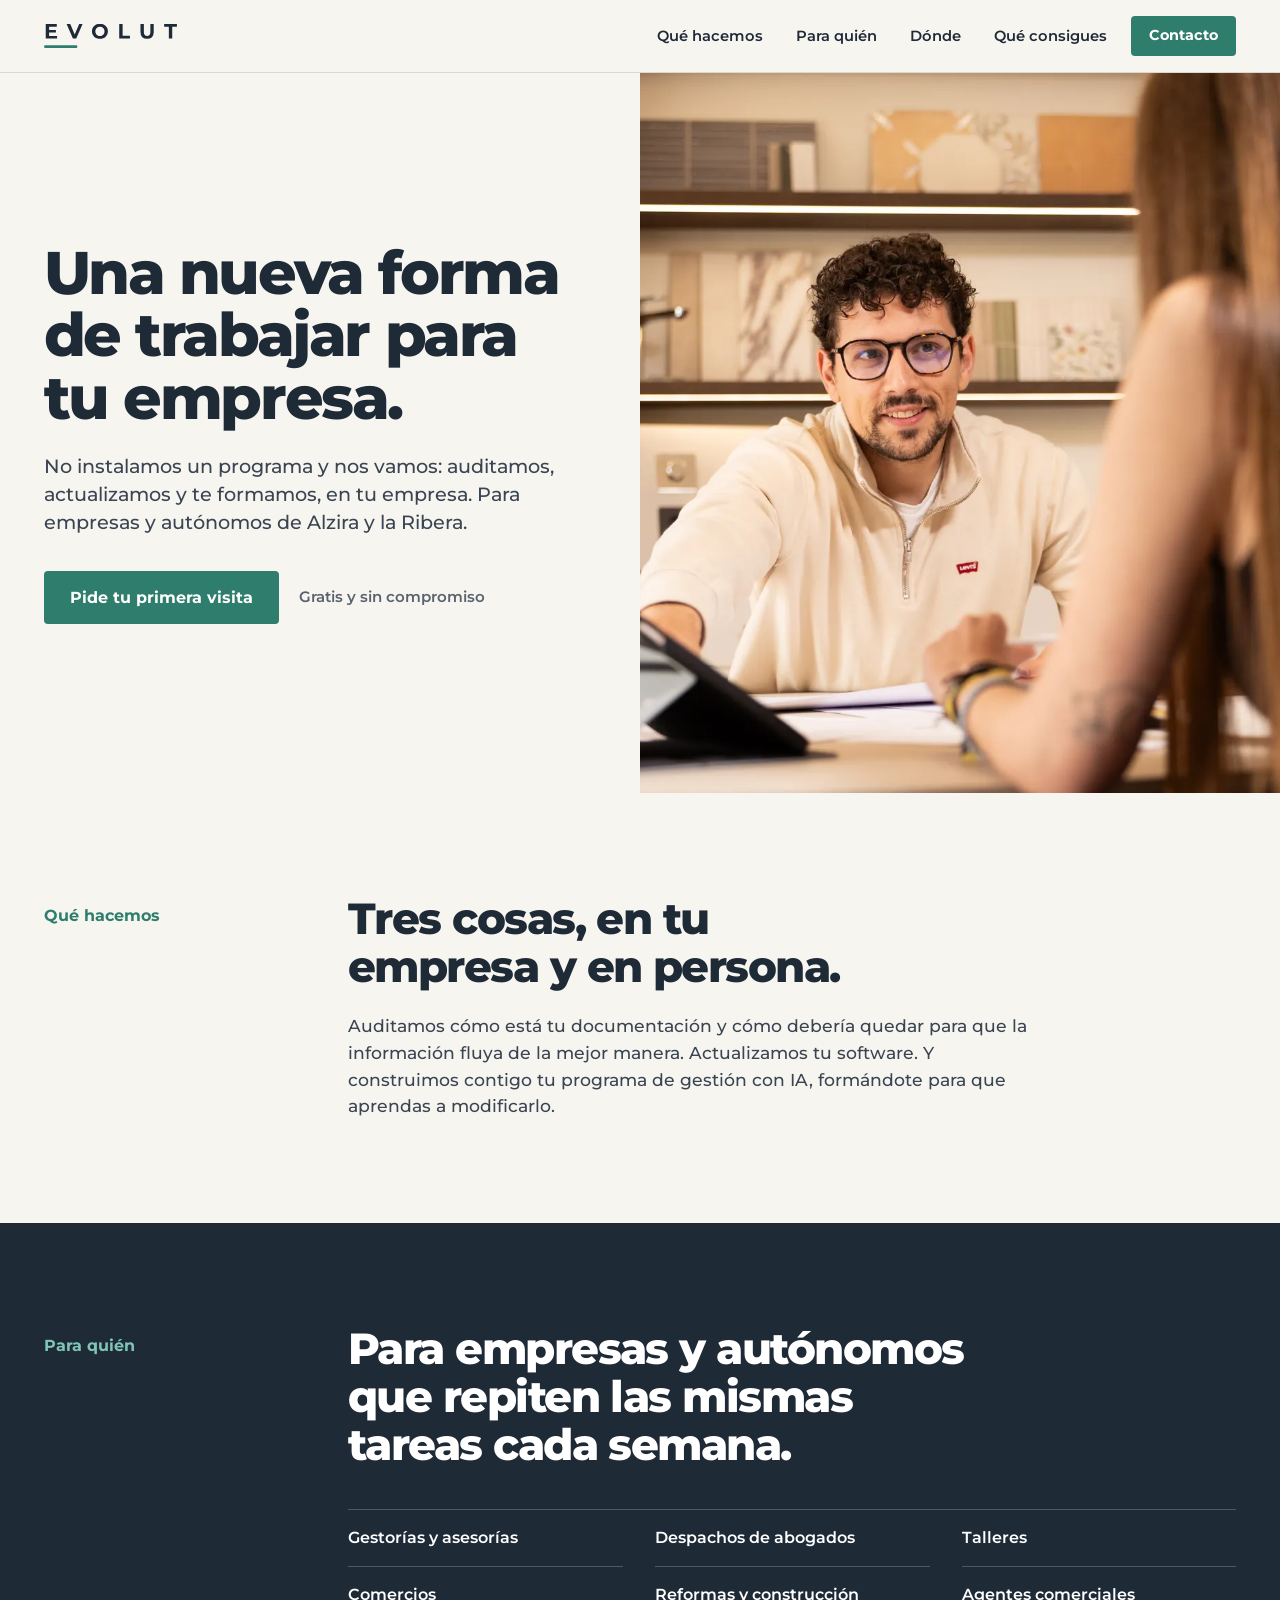
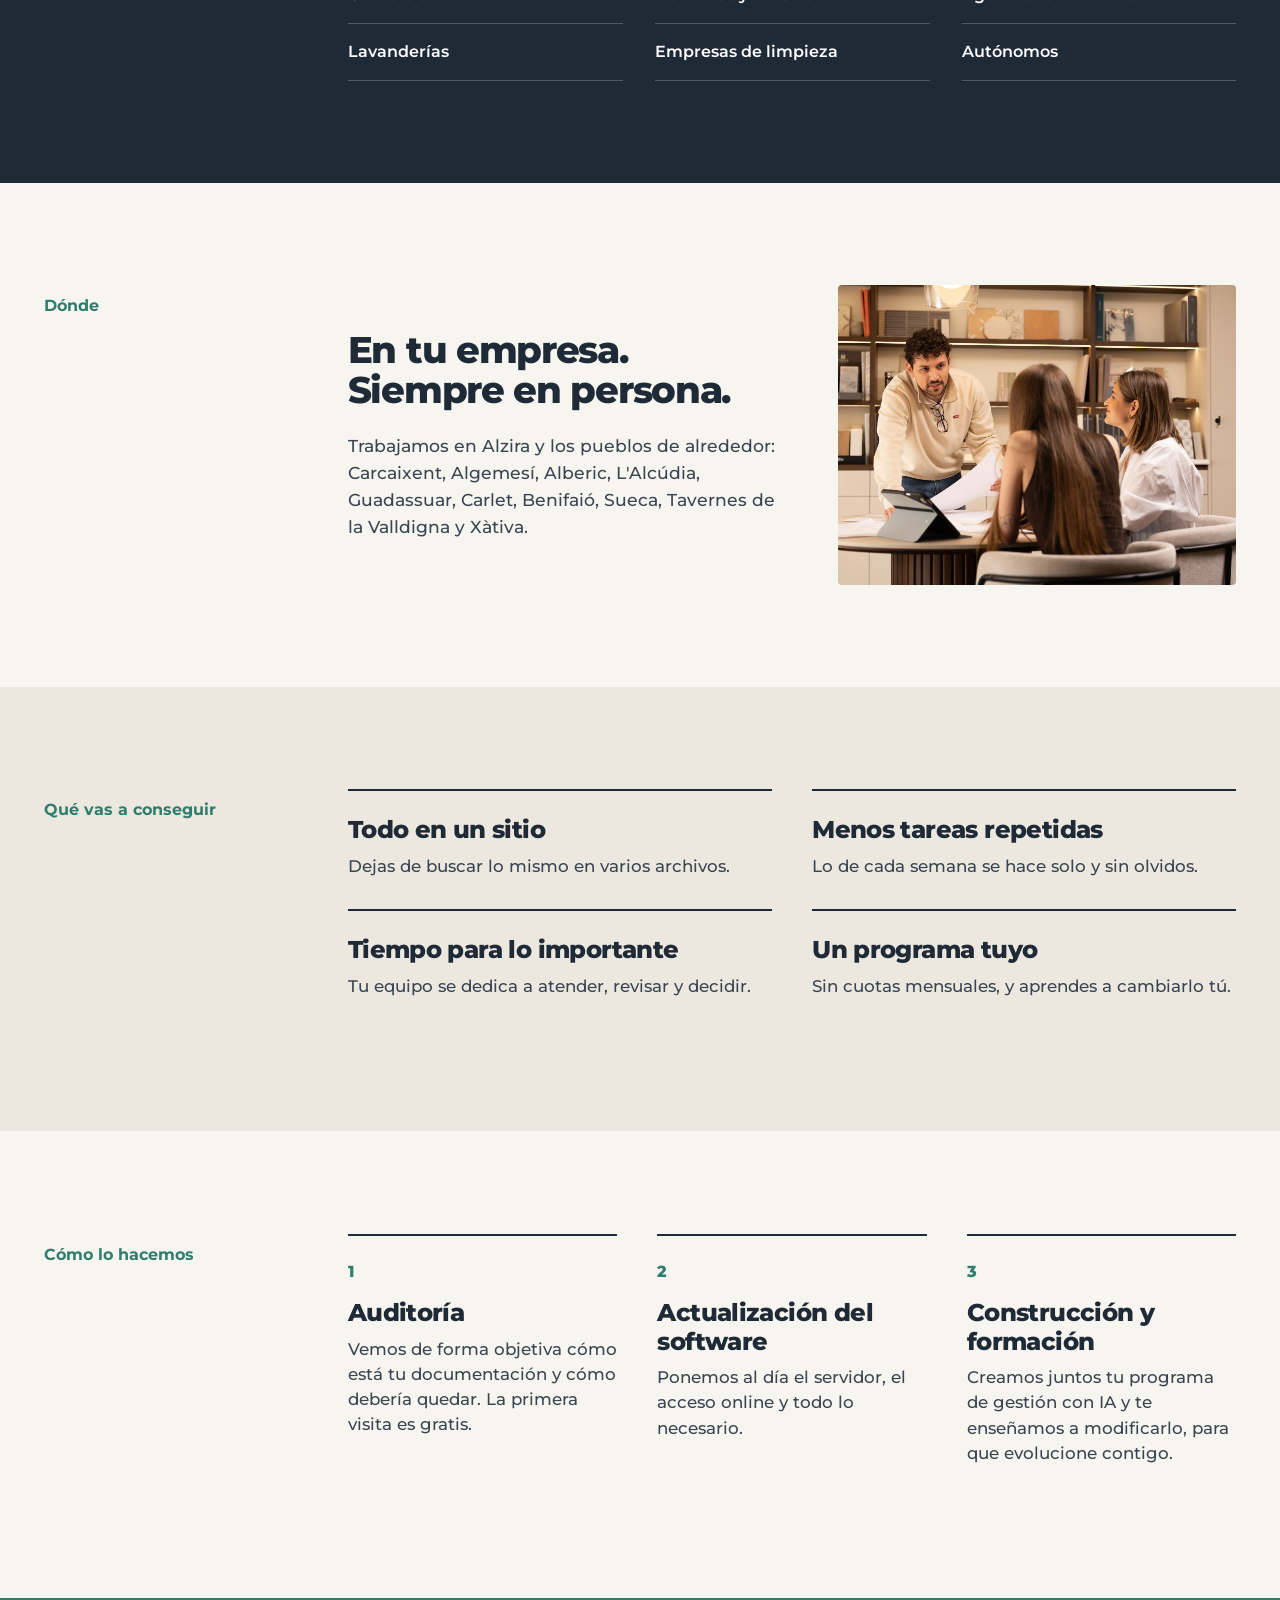
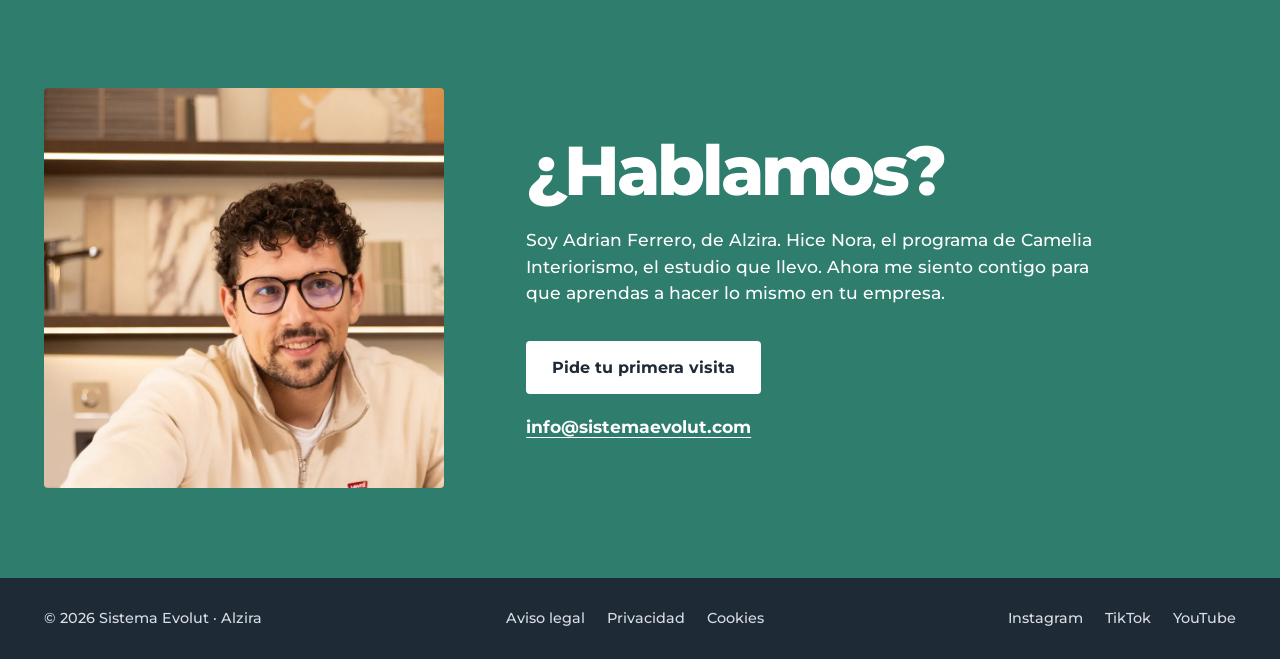
==== commit d1eb8533: "Web: Sistema Evolut como una nueva forma de trabajar (auditoría, actualización y formación) Co-Autho" ====
--- a/index.html
+++ b/index.html
@@ -3,8 +3,8 @@
 <head>
 <meta charset="utf-8">
 <meta name="viewport" content="width=device-width, initial-scale=1, viewport-fit=cover">
-<title>Sistema Evolut · Programas a medida con IA en Alzira y la Ribera</title>
-<meta name="description" content="Programas a medida con IA para empresas y autónomos de Alzira y la Ribera. Hechos contigo, en tu empresa, en 2 o 3 tardes. Sin cuotas. Primera visita gratis.">
+<title>Sistema Evolut · Una nueva forma de trabajar para tu empresa, en Alzira y la Ribera</title>
+<meta name="description" content="Auditoría de tu documentación, actualización del software y formación en tu programa de gestión con IA. Para empresas y autónomos de Alzira y la Ribera. Sin cuotas. Primera visita gratis.">
 <link rel="canonical" href="https://sistemaevolut.com/">
 <meta name="theme-color" content="#1F2A37">
 
@@ -12,12 +12,12 @@
 <meta property="og:locale" content="es_ES">
 <meta property="og:site_name" content="Sistema Evolut">
 <meta property="og:url" content="https://sistemaevolut.com/">
-<meta property="og:title" content="Sistema Evolut · Programas a medida para tu empresa">
-<meta property="og:description" content="Hechos contigo, en tu empresa, en 2 o 3 tardes. Sin cuotas. Alzira y la Ribera.">
+<meta property="og:title" content="Sistema Evolut · Una nueva forma de trabajar para tu empresa">
+<meta property="og:description" content="Auditoría, actualización del software y formación en tu programa de gestión con IA. Alzira y la Ribera.">
 <meta property="og:image" content="https://sistemaevolut.com/img/compartir.png">
 <meta property="og:image:width" content="1200">
 <meta property="og:image:height" content="630">
-<meta property="og:image:alt" content="EVOLUT · Programas a medida para tu empresa">
+<meta property="og:image:alt" content="EVOLUT · Una nueva forma de trabajar para tu empresa">
 <meta name="twitter:card" content="summary_large_image">
 
 <link rel="icon" href="/favicon.ico" sizes="any">
@@ -36,7 +36,7 @@
   "name": "Sistema Evolut",
   "alternateName": "Evolut",
   "slogan": "La pieza que le faltaba a tu empresa",
-  "description": "Programas a medida con IA para empresas y autónomos de Alzira y la Ribera. Se construyen con el cliente delante, en su empresa, en 2 o 3 tardes. Sin cuotas. Primera visita gratuita.",
+  "description": "Implantamos una forma de trabajar en empresas y autónomos de Alzira y la Ribera: auditoría de la documentación, actualización del software y construcción y formación en su programa de gestión con IA. Sin cuotas. Primera visita gratuita.",
   "url": "https://sistemaevolut.com/",
   "email": "info@sistemaevolut.com",
   "logo": "https://sistemaevolut.com/img/icono-512.png",
@@ -84,8 +84,8 @@
   <!-- Portada -->
   <section class="portada">
     <div class="portada-texto">
-      <h1>Programas a medida para tu empresa.</h1>
-      <p class="entrada">Hechos contigo, en tu empresa, en 2 o 3 tardes. Para empresas y autónomos de Alzira y la Ribera.</p>
+      <h1>Una nueva forma de trabajar para tu empresa.</h1>
+      <p class="entrada">No instalamos un programa y nos vamos: auditamos, actualizamos y te formamos, en tu empresa. Para empresas y autónomos de Alzira y la Ribera.</p>
       <p class="acciones">
         <a class="boton" href="mailto:info@sistemaevolut.com?subject=Primera%20visita">Pide tu primera visita</a>
         <span class="acciones-nota">Gratis y sin compromiso</span>
@@ -101,8 +101,8 @@
     <div class="ancho rejilla">
       <h2 class="etiqueta">Qué hacemos</h2>
       <div class="contenido">
-        <p class="frase">Un solo programa para todo lo que hoy llevas por separado.</p>
-        <p class="texto">Juntamos lo que tienes en Excel, Word, el correo y papel. Lo que se repite cada semana se hace solo, y al programa le pides las cosas con tus palabras.</p>
+        <p class="frase">Tres cosas, en tu empresa y en persona.</p>
+        <p class="texto">Auditamos cómo está tu documentación y cómo debería quedar para que la información fluya de la mejor manera. Actualizamos tu software. Y construimos contigo tu programa de gestión con IA, formándote para que aprendas a modificarlo.</p>
       </div>
     </div>
   </section>
@@ -160,9 +160,9 @@
     <div class="ancho rejilla">
       <h2 class="etiqueta">Cómo lo hacemos</h2>
       <ol class="pasos contenido">
-        <li><b>Primera visita</b>Vamos a tu empresa y vemos cómo trabajas. Es gratis.</li>
-        <li><b>2 o 3 tardes</b>Construimos el programa contigo delante.</li>
-        <li><b>Es tuyo</b>Pasamos tus datos y te enseñamos a usarlo y cambiarlo.</li>
+        <li><b>Auditoría</b>Vemos de forma objetiva cómo está tu documentación y cómo debería quedar. La primera visita es gratis.</li>
+        <li><b>Actualización del software</b>Ponemos al día el servidor, el acceso online y todo lo necesario.</li>
+        <li><b>Construcción y formación</b>Creamos juntos tu programa de gestión con IA y te enseñamos a modificarlo, para que evolucione contigo.</li>
       </ol>
     </div>
   </section>
@@ -173,7 +173,7 @@
       <img src="/img/adrian-900.webp" alt="Adrian Ferrero, fundador de Sistema Evolut" width="900" height="986" loading="lazy">
       <div>
         <h2>¿Hablamos?</h2>
-        <p class="texto">Soy Adrian Ferrero, de Alzira. Hice Nora, el programa de Camelia Interiorismo, el estudio que llevo. Ahora hago el tuyo.</p>
+        <p class="texto">Soy Adrian Ferrero, de Alzira. Hice Nora, el programa de Camelia Interiorismo, el estudio que llevo. Ahora me siento contigo para que aprendas a hacer lo mismo en tu empresa.</p>
         <p class="acciones">
           <a class="boton boton-claro" href="mailto:info@sistemaevolut.com?subject=Primera%20visita">Pide tu primera visita</a>
         </p>
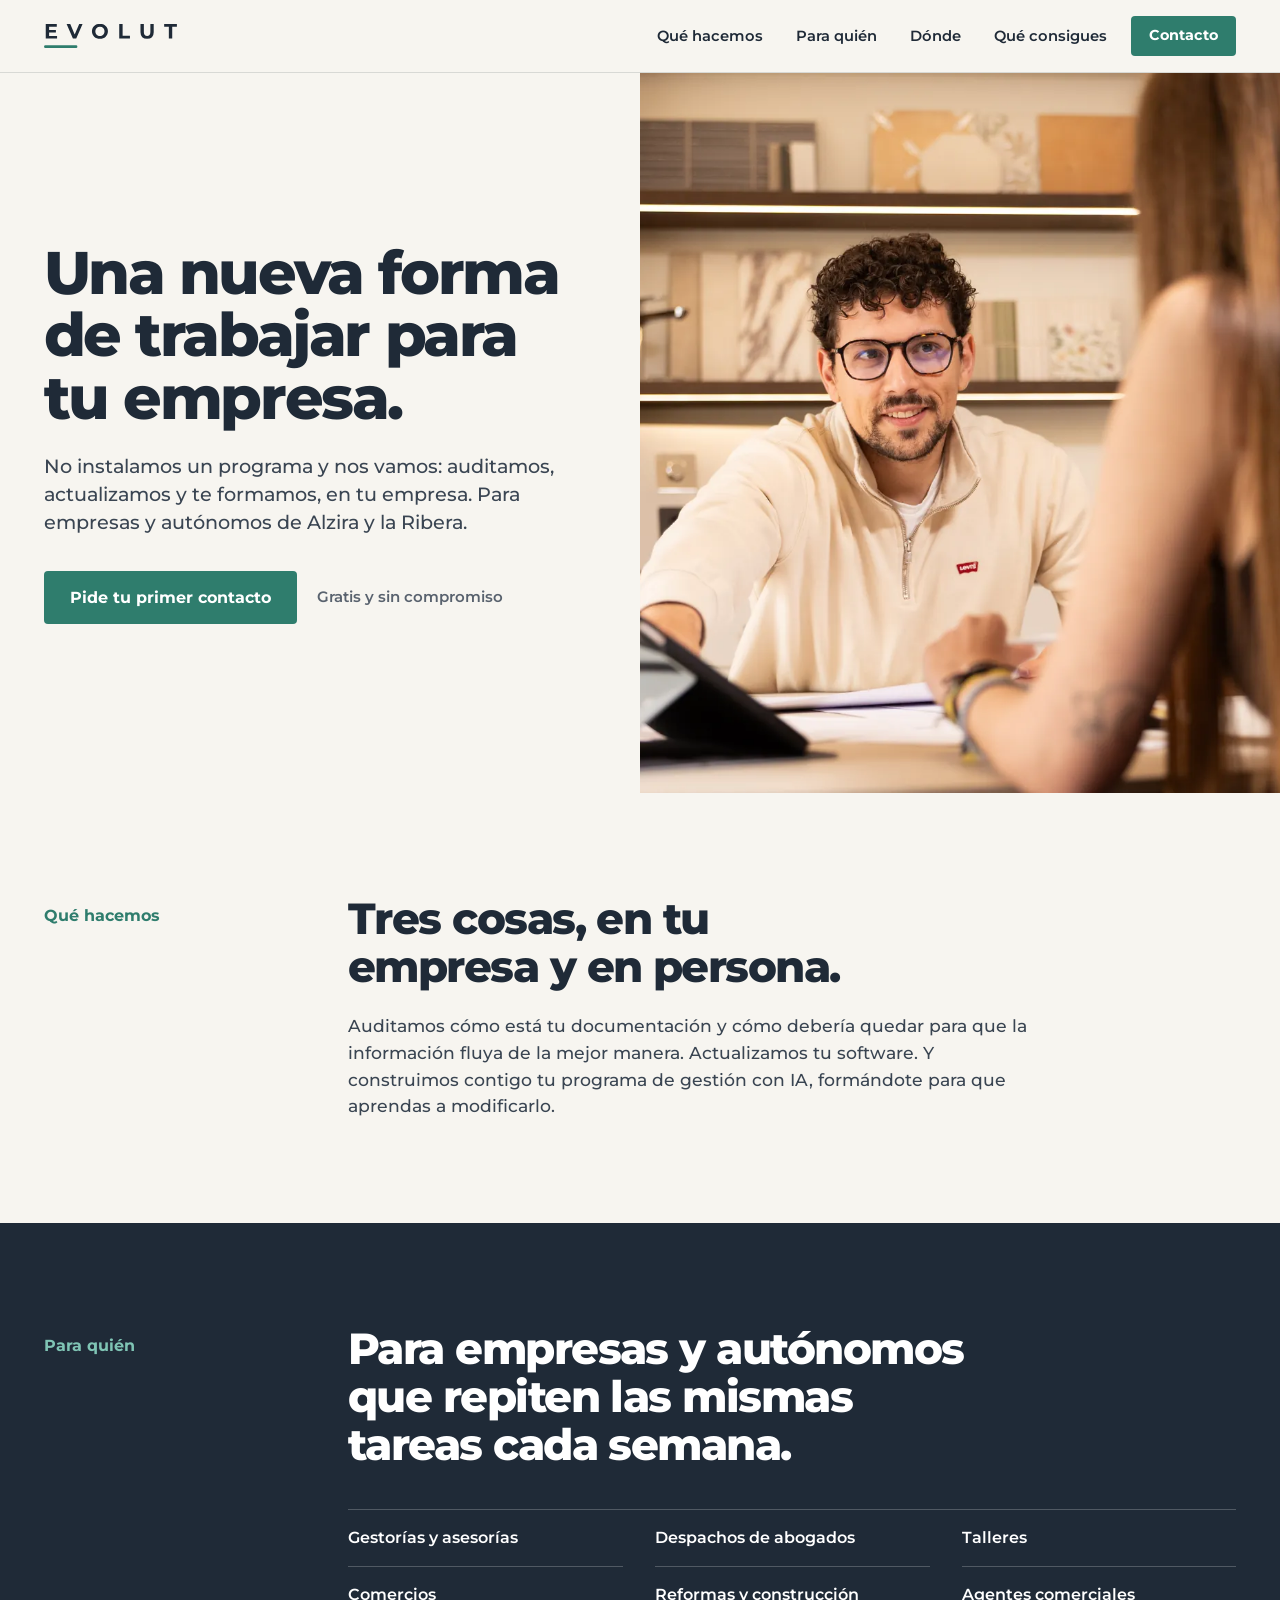
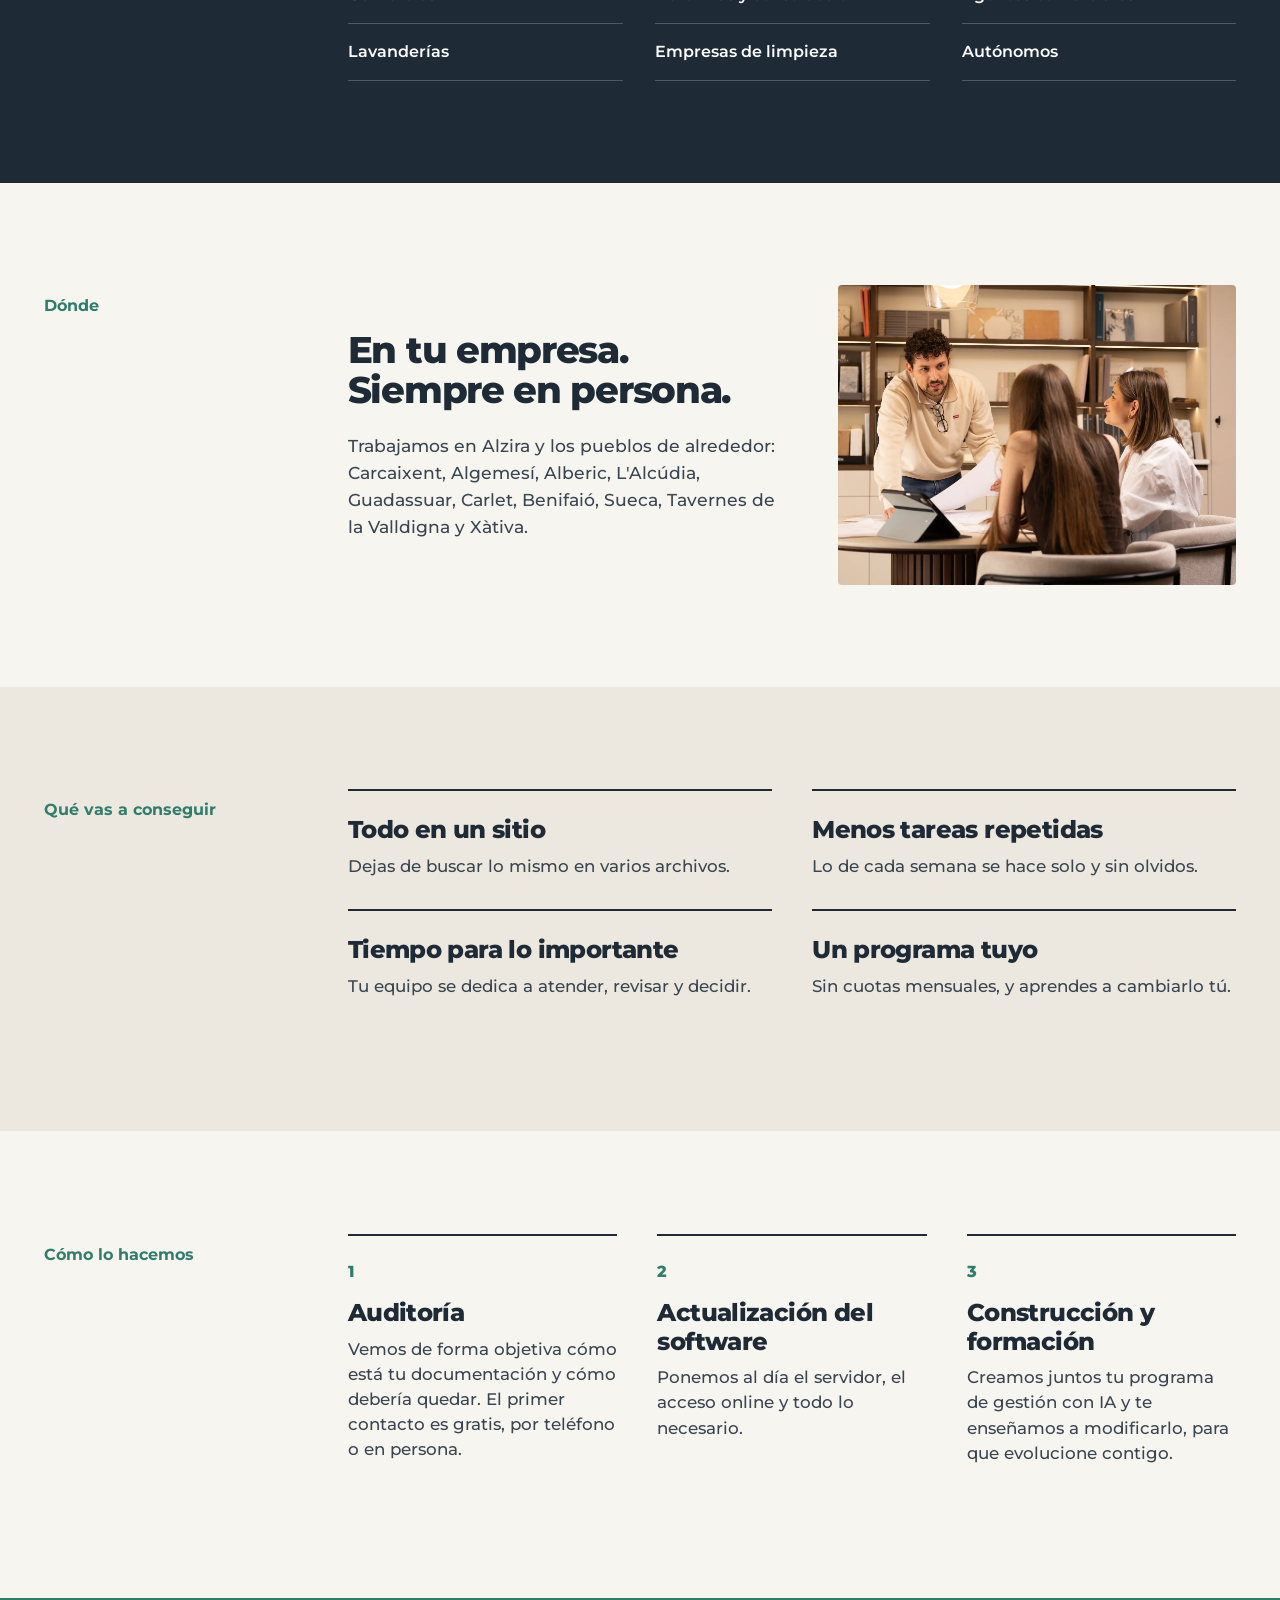
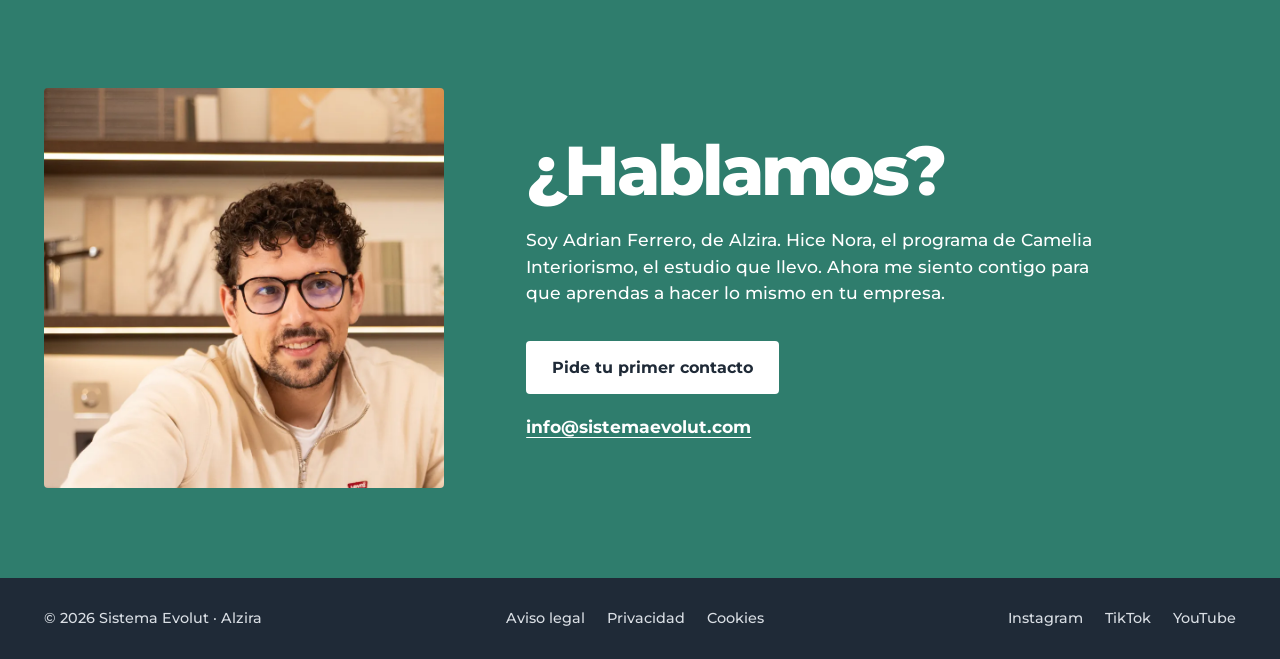
==== commit 1600eed1: "Web: «primer contacto gratuito» en lugar de «primera visita» Co-Authored-By: Claude Opus 5.5 <norepl" ====
--- a/index.html
+++ b/index.html
@@ -4,7 +4,7 @@
 <meta charset="utf-8">
 <meta name="viewport" content="width=device-width, initial-scale=1, viewport-fit=cover">
 <title>Sistema Evolut · Una nueva forma de trabajar para tu empresa, en Alzira y la Ribera</title>
-<meta name="description" content="Auditoría de tu documentación, actualización del software y formación en tu programa de gestión con IA. Para empresas y autónomos de Alzira y la Ribera. Sin cuotas. Primera visita gratis.">
+<meta name="description" content="Auditoría de tu documentación, actualización del software y formación en tu programa de gestión con IA. Para empresas y autónomos de Alzira y la Ribera. Sin cuotas. Primer contacto gratis.">
 <link rel="canonical" href="https://sistemaevolut.com/">
 <meta name="theme-color" content="#1F2A37">
 
@@ -36,7 +36,7 @@
   "name": "Sistema Evolut",
   "alternateName": "Evolut",
   "slogan": "La pieza que le faltaba a tu empresa",
-  "description": "Implantamos una forma de trabajar en empresas y autónomos de Alzira y la Ribera: auditoría de la documentación, actualización del software y construcción y formación en su programa de gestión con IA. Sin cuotas. Primera visita gratuita.",
+  "description": "Implantamos una forma de trabajar en empresas y autónomos de Alzira y la Ribera: auditoría de la documentación, actualización del software y construcción y formación en su programa de gestión con IA. Sin cuotas. Primer contacto gratuito.",
   "url": "https://sistemaevolut.com/",
   "email": "info@sistemaevolut.com",
   "logo": "https://sistemaevolut.com/img/icono-512.png",
@@ -87,7 +87,7 @@
       <h1>Una nueva forma de trabajar para tu empresa.</h1>
       <p class="entrada">No instalamos un programa y nos vamos: auditamos, actualizamos y te formamos, en tu empresa. Para empresas y autónomos de Alzira y la Ribera.</p>
       <p class="acciones">
-        <a class="boton" href="mailto:info@sistemaevolut.com?subject=Primera%20visita">Pide tu primera visita</a>
+        <a class="boton" href="mailto:info@sistemaevolut.com?subject=Primer%20contacto">Pide tu primer contacto</a>
         <span class="acciones-nota">Gratis y sin compromiso</span>
       </p>
     </div>
@@ -160,7 +160,7 @@
     <div class="ancho rejilla">
       <h2 class="etiqueta">Cómo lo hacemos</h2>
       <ol class="pasos contenido">
-        <li><b>Auditoría</b>Vemos de forma objetiva cómo está tu documentación y cómo debería quedar. La primera visita es gratis.</li>
+        <li><b>Auditoría</b>Vemos de forma objetiva cómo está tu documentación y cómo debería quedar. El primer contacto es gratis, por teléfono o en persona.</li>
         <li><b>Actualización del software</b>Ponemos al día el servidor, el acceso online y todo lo necesario.</li>
         <li><b>Construcción y formación</b>Creamos juntos tu programa de gestión con IA y te enseñamos a modificarlo, para que evolucione contigo.</li>
       </ol>
@@ -175,7 +175,7 @@
         <h2>¿Hablamos?</h2>
         <p class="texto">Soy Adrian Ferrero, de Alzira. Hice Nora, el programa de Camelia Interiorismo, el estudio que llevo. Ahora me siento contigo para que aprendas a hacer lo mismo en tu empresa.</p>
         <p class="acciones">
-          <a class="boton boton-claro" href="mailto:info@sistemaevolut.com?subject=Primera%20visita">Pide tu primera visita</a>
+          <a class="boton boton-claro" href="mailto:info@sistemaevolut.com?subject=Primer%20contacto">Pide tu primer contacto</a>
         </p>
         <p class="contacto-correo"><a href="mailto:info@sistemaevolut.com">info@sistemaevolut.com</a></p>
       </div>
